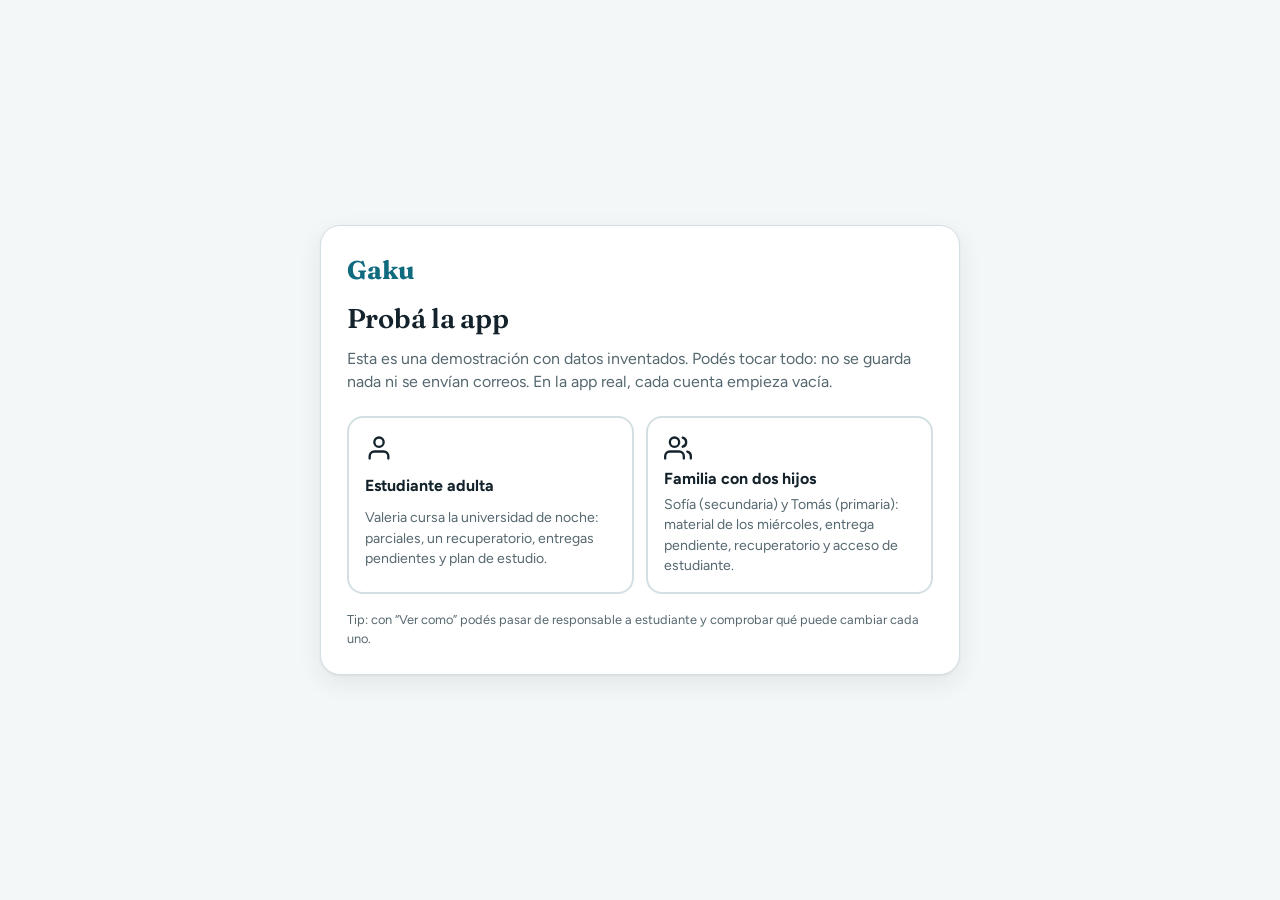
==== demo.html @ 67f635cc "Feat: sube app completa sin credenciales - Toda la app (PHP, JS, CSS, assets) - Backend con Mercado " ====
<!doctype html><html lang="es"><head><meta charset="utf-8"><meta name="viewport" content="width=device-width, initial-scale=1, viewport-fit=cover"><title>Gaku — demo</title><style>@font-face{font-family:Fraunces;font-style:normal;font-weight:100 900;font-display:swap;src:url([data-uri]) format('woff2')}@font-face{font-family:Figtree;font-style:normal;font-weight:300 900;font-display:swap;src:url([data-uri]) format('woff2')}
:root {
  --bg: #f4f7f8; --surface: #fff; --surface2: #eaf0f2; --ink: #14232b; --muted: #55676f; --line: #d3dfe3;
  --accent: #0f6b7d; --accent-ink: #fff; --accent-soft: #d8edf1; --accent2: #3f8f6b;
  --ok: #276f4d; --warn: #8f5500; --bad: #b0372b; --info: #28589f;
  --s0: #0f6b7d; --s1: #3f8f6b; --s2: #b9740f; --s3: #a04a8f; --s4: #4a6fc4; --s5: #c0503f; --s6: #6b8e23; --s7: #7a5c3e;
  --shadow: 0 1px 2px rgba(20, 35, 43, .06), 0 8px 24px rgba(20, 35, 43, .08);
  --r: 14px; --fs: 16px; color-scheme: light;
}
:root[data-pal=plum] { --bg: #faf6f9; --surface2: #f3eaf1; --ink: #2a1830; --muted: #6a5470; --line: #e5d6e2; --accent: #7b3f8f; --accent-soft: #eddcf2; --accent2: #c46f8d; }
:root[data-mode=dark] { --bg: #0e171c; --surface: #15232a; --surface2: #1c2d36; --ink: #e8f1f4; --muted: #9db1ba; --line: #29414c; --accent: #5cc0d2; --accent-ink: #06222a; --accent-soft: #17353d; --accent2: #6cc79a; --ok: #7fd3a8; --warn: #f2b55e; --bad: #ff9486; --info: #92b8f6; --s0: #4fbfd4; --s1: #6cc79a; --s2: #e3a23f; --s3: #d98ac8; --s4: #86a5ee; --s5: #ec8575; --s6: #a7c95a; --s7: #c4a07a; --shadow: 0 1px 2px rgba(0, 0, 0, .3), 0 8px 24px rgba(0, 0, 0, .3); color-scheme: dark; }
:root[data-mode=dark][data-pal=plum] { --bg: #1a1020; --surface: #251831; --surface2: #2f2040; --ink: #f4e9f7; --muted: #bba5c3; --line: #43305a; --accent: #d7a1ee; --accent-ink: #2a1033; --accent-soft: #3a2550; --accent2: #f0a3bd; }
:root[data-ts=s] { --fs: 14.5px; } :root[data-ts=l] { --fs: 18px; } :root[data-ts=xl] { --fs: 20px; }
@media (prefers-reduced-motion: reduce) { *, *::before, *::after { animation-duration: .001ms !important; transition-duration: .001ms !important; scroll-behavior: auto !important; } }

*, *::before, *::after { box-sizing: border-box; }
html { font-size: var(--fs); -webkit-text-size-adjust: 100%; }
body { margin: 0; background: var(--bg); color: var(--ink); font-family: Figtree, system-ui, -apple-system, 'Segoe UI', Roboto, sans-serif; line-height: 1.45; min-height: 100vh; }
body.noscroll { overflow: hidden; }
h1, h2, h3, h4 { font-family: Fraunces, Georgia, serif; font-weight: 600; margin: 0; line-height: 1.2; text-wrap: balance; letter-spacing: -.01em; }
h1 { font-size: 1.7rem; } h2 { font-size: 1.15rem; } h3 { font-size: 1.1rem; } h4 { font-size: .95rem; margin: .8rem 0 .3rem; }
p { margin: 0 0 .6rem; } a { color: var(--accent); }
button, input, select, textarea { font: inherit; color: inherit; }
button { cursor: pointer; }
:focus-visible { outline: 3px solid var(--accent); outline-offset: 2px; border-radius: 6px; }
.muted { color: var(--muted); } .small { font-size: .85rem; } .sp { flex: 1; } .center { justify-content: center; }
.skip { position: absolute; left: -999px; top: 0; background: var(--accent); color: var(--accent-ink); padding: .5rem 1rem; z-index: 100; } .skip:focus { left: 8px; top: 8px; }
code { background: var(--surface2); padding: .1em .4em; border-radius: 6px; }

/* botones */
.btn { display: inline-flex; align-items: center; justify-content: center; gap: .4rem; min-height: 40px; padding: .45rem .9rem; border-radius: 10px; border: 1px solid var(--line); background: var(--surface); text-decoration: none; color: var(--ink); font-weight: 600; font-size: .92rem; transition: background .15s, border-color .15s; }
.btn:hover { border-color: var(--accent); }
.btn.primary { background: var(--accent); color: var(--accent-ink); border-color: var(--accent); }
.btn.primary:hover { filter: brightness(1.08); }
.btn.danger { background: var(--bad); color: #fff; border-color: var(--bad); }
.btn.danger-o { color: var(--bad); border-color: color-mix(in srgb, var(--bad) 50%, var(--line)); }
.btn.ghost { border-color: transparent; background: transparent; color: var(--accent); }
.btn.block { width: 100%; } .btn.sm { min-height: 34px; padding: .25rem .65rem; font-size: .85rem; } .btn.lg { min-height: 52px; padding: .6rem 1.6rem; font-size: 1.05rem; }
.btn[disabled] { opacity: .5; cursor: not-allowed; }
.ib { display: inline-grid; place-items: center; width: 40px; height: 40px; border-radius: 10px; border: 0; background: transparent; color: var(--ink); } .ib:hover { background: var(--surface2); }
.ib.sm { width: 32px; height: 32px; } .ib.xs { width: 22px; height: 22px; border-radius: 6px; } .ib.on { color: var(--accent); background: var(--accent-soft); }
.btnrow { display: flex; gap: .5rem; align-items: center; margin-top: .8rem; flex-wrap: wrap; } .btnrow.wrap { flex-wrap: wrap; }
.chips { display: flex; flex-wrap: wrap; gap: .4rem; }
.chip { display: inline-flex; align-items: center; gap: .3rem; min-height: 34px; padding: .2rem .75rem; border-radius: 999px; border: 1px solid var(--line); background: var(--surface); font-size: .88rem; text-decoration: none; color: var(--ink); }
.chip.on { background: var(--accent-soft); border-color: var(--accent); color: var(--ink); font-weight: 600; }
.pill { display: inline-flex; align-items: center; gap: .25rem; padding: .08rem .55rem; border-radius: 999px; font-size: .76rem; font-weight: 600; background: var(--surface2); color: var(--ink); white-space: nowrap; }
.pill.ok { background: color-mix(in srgb, var(--ok) 15%, var(--surface)); color: var(--ok); } .pill.warn { background: color-mix(in srgb, var(--warn) 16%, var(--surface)); color: var(--warn); }
.pill.bad { background: color-mix(in srgb, var(--bad) 14%, var(--surface)); color: var(--bad); } .pill.info { background: color-mix(in srgb, var(--info) 14%, var(--surface)); color: var(--info); }
.stag { display: inline-flex; align-items: center; gap: .35rem; font-size: .8rem; color: var(--muted); } .stag i { width: 9px; height: 9px; border-radius: 3px; display: inline-block; }
.tag { font-size: .78rem; color: var(--muted); display: inline-flex; align-items: center; gap: .15rem; }
.warnbox { display: flex; gap: .4rem; align-items: flex-start; padding: .6rem .8rem; border-radius: 10px; background: color-mix(in srgb, var(--warn) 13%, var(--surface)); color: var(--ink); border: 1px solid color-mix(in srgb, var(--warn) 40%, var(--line)); font-size: .9rem; margin: .5rem 0; }
.okmsg { color: var(--ok); font-weight: 600; display: flex; gap: .3rem; align-items: center; } .err { color: var(--bad); font-weight: 600; }
.hint { font-size: .8rem; color: var(--muted); margin: .25rem 0 0; }

/* layout */
.app { min-height: 100vh; display: grid; grid-template-columns: 1fr; }
.col { min-width: 0; display: flex; flex-direction: column; }
.rail { display: none; }
.top { position: sticky; top: 0; z-index: 20; display: flex; align-items: center; gap: .4rem; padding: .5rem max(14px, env(safe-area-inset-right)) .5rem max(14px, env(safe-area-inset-left)); background: color-mix(in srgb, var(--bg) 92%, transparent); backdrop-filter: blur(8px); border-bottom: 1px solid var(--line); }
.brand { display: flex; align-items: center; gap: .55rem; font-family: Fraunces, serif; font-weight: 700; font-size: 1.05rem; }
.logo { display: none; }
.who { min-width: 0; } .whoname { font-weight: 600; color: var(--muted); }
.stu { display: flex; gap: .3rem; overflow-x: auto; } .stub { display: inline-flex; align-items: center; gap: .4rem; border: 1px solid var(--line); background: var(--surface); border-radius: 999px; padding: .15rem .7rem .15rem .2rem; min-height: 36px; } .stub.on { background: var(--accent-soft); border-color: var(--accent); font-weight: 700; }
.ini { display: inline-grid; place-items: center; width: 28px; height: 28px; border-radius: 50%; background: var(--accent); color: var(--accent-ink); font-size: .72rem; font-weight: 700; }
.avatar { width: 38px; height: 38px; border-radius: 50%; border: 0; background: var(--accent-soft); color: var(--accent); font-weight: 700; }
.savest { font-size: .78rem; color: var(--muted); white-space: nowrap; } .savest.ok::before { content: '✓ '; } .savest.bad { color: var(--bad); font-weight: 700; }
.view { flex: 1; padding: 1rem max(16px, env(safe-area-inset-right)) 120px max(16px, env(safe-area-inset-left)); width: 100%; max-width: 1180px; margin: 0 auto; outline: none; }
.bottom { position: fixed; left: 0; right: 0; bottom: 0; z-index: 30; display: grid; grid-template-columns: repeat(5, 1fr); background: var(--surface); border-top: 1px solid var(--line); padding-bottom: env(safe-area-inset-bottom, 0); }
.nl { display: flex; flex-direction: column; align-items: center; gap: 2px; padding: .5rem .2rem; text-decoration: none; color: var(--muted); font-size: .72rem; font-weight: 600; min-height: 56px; justify-content: center; }
.nl.on { color: var(--accent); } .nl.on svg { stroke-width: 2.6; }
.fab { position: fixed; right: max(16px, env(safe-area-inset-right)); bottom: calc(72px + env(safe-area-inset-bottom, 0)); z-index: 31; width: 56px; height: 56px; border-radius: 18px; border: 0; background: var(--accent); color: var(--accent-ink); box-shadow: var(--shadow); display: grid; place-items: center; }
.m-only { display: flex; }
@media (min-width: 760px) {
  .app { grid-template-columns: 220px 1fr; }
  .rail { display: flex; flex-direction: column; gap: 1rem; position: sticky; top: 0; height: 100vh; padding: 1rem .8rem; border-right: 1px solid var(--line); background: var(--surface); overflow-y: auto; }
  .rail nav { display: flex; flex-direction: column; gap: 2px; } .rail hr { border: 0; border-top: 1px solid var(--line); margin: .5rem 0; width: 100%; }
  .rail .nl { flex-direction: row; gap: .7rem; padding: .55rem .7rem; border-radius: 10px; font-size: .92rem; min-height: 42px; justify-content: flex-start; } .rail .nl.on { background: var(--accent-soft); }
  .rail-foot { margin-top: auto; }
  .bottom, .fab, .m-only { display: none; }
  .view { padding-bottom: 60px; }
}
.demo .rail { top: 38px; height: calc(100vh - 38px); }
.demobar { display: flex; align-items: center; gap: .6rem; flex-wrap: wrap; padding: .35rem 1rem; background: var(--warn); color: #fff; font-size: .82rem; position: sticky; top: 0; z-index: 40; grid-column: 1 / -1; }
:root[data-mode=dark] .demobar { color: #1a1200; }
.demobar .btn { min-height: 28px; padding: .1rem .6rem; color: var(--ink); } .demobar select { border-radius: 8px; padding: .1rem .3rem; background: var(--surface); color: var(--ink); border: 1px solid var(--line); }
@media (max-width: 520px) { .dtxt { display: none; } }
.demo .top { top: 38px; } @media (max-width: 520px) { .demo .top { top: 0; } .demobar { position: static; } }

/* páginas */
.page-h { display: flex; align-items: center; justify-content: space-between; gap: .6rem; margin-bottom: .8rem; flex-wrap: wrap; }
.kicker { font-size: .85rem; color: var(--muted); font-weight: 600; margin: 0 0 2px; }
.sec { margin: 1.4rem 0; } .sec-h { display: flex; align-items: center; justify-content: space-between; gap: .5rem; margin-bottom: .4rem; padding-bottom: .35rem; border-bottom: 1px solid var(--line); flex-wrap: wrap; }
.lnk { font-size: .85rem; font-weight: 600; }
.banner { display: flex; align-items: center; gap: .6rem; padding: .7rem .9rem; border-radius: 12px; background: var(--accent-soft); margin: .6rem 0; } .banner.help { background: color-mix(in srgb, var(--warn) 14%, var(--surface)); } .banner .btn { margin-left: auto; }
.empty { display: grid; justify-items: center; gap: .5rem; text-align: center; color: var(--muted); padding: 1.4rem 1rem; } .empty.big { padding: 4rem 1rem; }
.empty svg { opacity: .6; }
.next { display: flex; align-items: center; gap: .9rem; width: 100%; text-align: left; border: 1px solid var(--line); border-left: 6px solid var(--accent); background: var(--surface); padding: .9rem 1rem; border-radius: 14px; margin: .5rem 0 1rem; }
.next.bad { border-left-color: var(--bad); } .next.warn { border-left-color: var(--warn); } .next.ok, .next.calm { border-left-color: var(--ok); }
.ni { display: grid; place-items: center; width: 42px; height: 42px; border-radius: 12px; background: var(--surface2); flex: none; }
.nb { display: grid; gap: 1px; flex: 1; min-width: 0; } .nb small { color: var(--muted); font-weight: 600; font-size: .75rem; text-transform: uppercase; letter-spacing: .05em; } .nb strong { font-family: Fraunces, serif; font-size: 1.15rem; } .nb span { color: var(--muted); font-size: .9rem; }
.grp { margin: .3rem 0 .8rem; } .grp > small { display: block; font-size: .75rem; font-weight: 700; text-transform: uppercase; letter-spacing: .05em; color: var(--muted); margin: .4rem 0 .2rem; } .bad-t { color: var(--bad) !important; }

/* filas */
.row { display: flex; align-items: center; gap: .6rem; width: 100%; padding: .65rem .2rem; border: 0; border-bottom: 1px solid var(--line); background: transparent; text-align: left; text-decoration: none; color: var(--ink); min-height: 52px; }
button.row:hover, a.row:hover, .row:hover { background: color-mix(in srgb, var(--accent) 5%, transparent); }
.row.on { background: var(--accent-soft); }
.row-main { flex: 1; min-width: 0; display: grid; gap: 2px; background: none; border: 0; text-align: left; padding: 0; color: inherit; } button.row-main { cursor: pointer; } .row-main.link .rt { color: var(--accent); }
.rt { font-weight: 600; overflow-wrap: anywhere; } .row.done .rt { text-decoration: line-through; color: var(--muted); } .row.done .rt { text-decoration-thickness: 1px; }
.meta { display: flex; flex-wrap: wrap; align-items: center; gap: .2rem .6rem; font-size: .8rem; color: var(--muted); } .when { display: inline-flex; align-items: center; gap: .2rem; }
.snip { color: var(--muted); font-size: .85rem; overflow: hidden; text-overflow: ellipsis; white-space: nowrap; }
.tick { flex: none; width: 28px; height: 28px; border-radius: 50%; border: 2px solid var(--muted); background: transparent; display: grid; place-items: center; color: var(--accent-ink); } .tick.on { background: var(--ok); border-color: var(--ok); }
.ico { flex: none; width: 34px; height: 34px; border-radius: 10px; background: var(--surface2); display: grid; place-items: center; } .ico.ex { background: color-mix(in srgb, var(--warn) 18%, var(--surface)); color: var(--warn); }
.row.cls { padding-left: 0; } .row.cls.past { opacity: .6; } .row.cls.canc .rt { text-decoration: line-through; color: var(--muted); } .row.cls.now { background: color-mix(in srgb, var(--ok) 9%, var(--surface)); border-radius: 12px; }
.ctime { width: 4.3rem; flex: none; display: grid; text-align: right; line-height: 1.15; } .ctime b { font-variant-numeric: tabular-nums; } .ctime small { color: var(--muted); }
.cbar { width: 5px; align-self: stretch; border-radius: 4px; background: var(--c, var(--accent)); flex: none; min-height: 28px; } .cbar.big { height: 40px; width: 6px; }
.timeline { display: grid; } .allday { margin-bottom: .6rem; padding-bottom: .4rem; border-bottom: 1px dashed var(--line); } .allday > small { font-size: .75rem; font-weight: 700; text-transform: uppercase; color: var(--muted); letter-spacing: .05em; }
.nowline { display: flex; align-items: center; gap: .5rem; color: var(--bad); font-size: .78rem; font-weight: 700; margin: 2px 0; } .nowline::after { content: ''; flex: 1; height: 2px; background: var(--bad); border-radius: 2px; }
.chipline { display: flex; flex-wrap: wrap; gap: .3rem .9rem; }
.qn input, .filters input, .searchbar input { width: 100%; min-height: 44px; padding: .5rem .8rem; border-radius: 12px; border: 1px solid var(--line); background: var(--surface); }
.searchbar { display: flex; align-items: center; gap: .5rem; padding: 0 .8rem; border: 1px solid var(--line); border-radius: 12px; background: var(--surface); margin-bottom: 1rem; } .searchbar input { border: 0; background: transparent; }
.stack { display: grid; gap: .6rem; } .stack.sm { gap: .2rem; }

/* agenda */
.seg { display: inline-flex; border: 1px solid var(--line); border-radius: 10px; overflow: hidden; background: var(--surface); } .seg button { border: 0; background: transparent; padding: .4rem .8rem; min-height: 38px; font-weight: 600; font-size: .88rem; } .seg button.on { background: var(--accent); color: var(--accent-ink); }
.ag-nav { display: flex; align-items: center; gap: .3rem; margin-bottom: .8rem; } .ag-title { flex: 1; text-align: center; font-family: Fraunces, serif; font-size: 1.1rem; }
.weekgrid { display: grid; grid-template-columns: 1fr; gap: .8rem; } .daybox { border: 1px solid var(--line); border-radius: 14px; padding: .5rem .7rem .7rem; background: var(--surface); min-width: 0; } .daybox.today { border-color: var(--accent); box-shadow: 0 0 0 1px var(--accent); }
.dayh { display: flex; align-items: center; gap: .5rem; background: none; border: 0; padding: .2rem 0 .4rem; font-weight: 700; width: 100%; text-align: left; } .dayh span { font-family: Fraunces, serif; font-size: 1.2rem; }
.daybox .row { padding: .4rem 0; min-height: 44px; }
@media (min-width: 1000px) { .weekgrid { grid-template-columns: repeat(7, minmax(0, 1fr)); gap: .5rem; } .weekgrid .daybox { padding: .4rem; } .weekgrid .ctime { width: 2.6rem; font-size: .78rem; } .weekgrid .ctime small { display: none; } .weekgrid .meta .pill { display: none; } .weekgrid .tick { width: 22px; height: 22px; } .weekgrid .btn.sm, .weekgrid .row .btn { display: none; } .weekgrid .row { flex-wrap: wrap; } }
.mgrid { display: grid; grid-template-columns: repeat(7, 1fr); gap: 3px; } .mh { text-align: center; font-size: .75rem; font-weight: 700; color: var(--muted); padding: .2rem 0; }
.mc { aspect-ratio: 1 / .85; min-height: 46px; display: flex; flex-direction: column; align-items: center; justify-content: flex-start; gap: 3px; padding: 4px 2px; border-radius: 10px; border: 1px solid var(--line); background: var(--surface); } .mc.out { opacity: .45; } .mc.today { border-color: var(--accent); font-weight: 800; } .mc.sel { background: var(--accent-soft); box-shadow: 0 0 0 2px var(--accent); } .mc.off { background: repeating-linear-gradient(45deg, var(--surface), var(--surface) 6px, var(--surface2) 6px, var(--surface2) 12px); }
.dots { display: flex; gap: 3px; } .dots i, .legend i { min-width: 8px; height: 8px; border-radius: 50%; display: inline-grid; place-items: center; font-size: .55rem; font-style: normal; color: #fff; } .dots .t, .legend .t { background: var(--info); min-width: 12px; height: 12px; border-radius: 4px; } .dots .c, .legend .c { background: var(--accent); } .dots .e, .legend .e { background: var(--warn); min-width: 12px; height: 12px; border-radius: 4px; font-weight: 800; }
.legend { color: var(--muted); font-size: .78rem; display: flex; gap: .4rem; align-items: center; flex-wrap: wrap; margin-top: .5rem; }
.split { display: grid; gap: 1rem; } @media (min-width: 900px) { .split { grid-template-columns: minmax(320px, 1fr) minmax(300px, 1fr); align-items: start; } }

/* master / detalle */
.md { display: grid; gap: 1.2rem; } .md .detail { min-width: 0; } .md .master { min-width: 0; }
.has-detail .md .master { display: none; } .md .detail:empty { display: none; }
.v-materias:not(.has-detail) .md .detail, .v-apuntes:not(.has-detail) .md .detail { display: none; }
@media (min-width: 900px) { .md { grid-template-columns: 330px 1fr; align-items: start; } .has-detail .md .master, .v-materias:not(.has-detail) .md .detail, .v-apuntes:not(.has-detail) .md .detail { display: block; } .md .master { position: sticky; top: 70px; max-height: calc(100vh - 90px); overflow-y: auto; padding-right: .3rem; } .back { display: none !important; } }
.scard { display: flex; align-items: center; gap: .7rem; padding: .7rem .8rem; border: 1px solid var(--line); border-radius: 14px; margin-bottom: .5rem; text-decoration: none; color: var(--ink); background: var(--surface); } .scard.on { border-color: var(--accent); background: var(--accent-soft); }
.sc-b { display: grid; flex: 1; min-width: 0; } .sc-b small { color: var(--muted); }
.sd-h { display: flex; align-items: center; gap: .5rem; margin-bottom: .6rem; flex-wrap: wrap; }
.tabs { display: flex; gap: .2rem; overflow-x: auto; border-bottom: 1px solid var(--line); margin-bottom: 1rem; } .tabs a { padding: .55rem .8rem; text-decoration: none; color: var(--muted); font-weight: 600; border-bottom: 3px solid transparent; white-space: nowrap; } .tabs a.on { color: var(--accent); border-bottom-color: var(--accent); }
.facts { display: grid; grid-template-columns: repeat(auto-fit, minmax(160px, 1fr)); gap: .6rem; margin-bottom: 1rem; } .fact { padding: .6rem .8rem; border-radius: 12px; background: var(--surface); border: 1px solid var(--line); display: grid; } .fact small { color: var(--muted); font-size: .75rem; text-transform: uppercase; letter-spacing: .05em; font-weight: 700; } .fact strong { font-size: 1rem; }
.avg { display: flex; align-items: center; gap: .8rem; } .avg-n { font-family: Fraunces, serif; font-size: 2.4rem; font-weight: 700; }
.gbar { position: relative; height: 10px; border-radius: 6px; background: var(--surface2); margin: .5rem 0; } .gbar i { position: absolute; inset: 0 auto 0 0; border-radius: 6px; background: var(--ok); } .gbar i.bad { background: var(--bad); } .gbar b { position: absolute; top: -4px; bottom: -4px; width: 2px; background: var(--ink); }
.glist { list-style: none; padding: 0; margin: .4rem 0; } .glist li { display: flex; justify-content: space-between; gap: .8rem; padding: .35rem 0; border-bottom: 1px dashed var(--line); font-size: .9rem; } .glist small { color: var(--muted); }
.filters { display: grid; gap: .5rem; margin-bottom: .8rem; } .filters select { min-height: 42px; border-radius: 10px; border: 1px solid var(--line); background: var(--surface); padding: 0 .6rem; }

/* editor de apuntes */
.ne { display: grid; gap: .7rem; }
.title-in { flex: 1; min-width: 160px; font-family: Fraunces, serif; font-size: 1.4rem; font-weight: 600; border: 0; background: transparent; border-bottom: 2px solid transparent; padding: .2rem 0; } .title-in:focus { outline: 0; border-bottom-color: var(--accent); }
.privnote { font-size: .8rem; color: var(--muted); display: flex; align-items: center; gap: .3rem; margin: 0; }
.nmeta { display: grid; grid-template-columns: repeat(auto-fit, minmax(150px, 1fr)); gap: .5rem; } .nmeta label { font-size: .75rem; font-weight: 700; color: var(--muted); display: grid; gap: 2px; text-transform: uppercase; letter-spacing: .04em; } .nmeta select, .nmeta input { min-height: 38px; border: 1px solid var(--line); border-radius: 8px; background: var(--surface); padding: 0 .5rem; font-weight: 400; text-transform: none; letter-spacing: 0; }
.toolbar { display: flex; gap: .2rem; flex-wrap: wrap; padding: .3rem; border: 1px solid var(--line); border-radius: 10px; background: var(--surface); } .tbtn { min-width: 36px; height: 36px; border-radius: 8px; border: 0; background: transparent; font-weight: 700; } .tbtn:hover { background: var(--surface2); }
.editor { min-height: 280px; padding: 1rem; border: 1px solid var(--line); border-radius: 12px; background: var(--surface); line-height: 1.6; outline: none; } .editor:focus { border-color: var(--accent); box-shadow: 0 0 0 2px var(--accent-soft); } .editor h3 { margin: .6rem 0 .2rem; } .editor ul, .editor ol { padding-left: 1.4rem; margin: .3rem 0; }
.ck { position: relative; padding: .15rem 0 .15rem 2rem; min-height: 1.6rem; } .ck::before { content: ''; position: absolute; left: 0; top: .3rem; width: 1.15rem; height: 1.15rem; border: 2px solid var(--muted); border-radius: 5px; cursor: pointer; } .ck.done { color: var(--muted); text-decoration: line-through; } .ck.done::before { background: var(--ok); border-color: var(--ok); } .ck.done::after { content: '✓'; position: absolute; left: .18rem; top: .1rem; color: #fff; font-size: .85rem; font-weight: 800; }
.nacts { display: flex; gap: .4rem; flex-wrap: wrap; align-items: center; } .nacts small { font-weight: 700; color: var(--muted); }
.made { display: flex; gap: .4rem; flex-wrap: wrap; align-items: center; } .made small { font-weight: 700; color: var(--muted); }
.nfoot { display: grid; gap: .5rem; } .tags { display: flex; gap: .4rem; flex-wrap: wrap; align-items: center; } .tags input { border: 1px dashed var(--line); border-radius: 8px; padding: .2rem .5rem; background: transparent; width: 9rem; } .nl2 { display: flex; gap: .5rem; flex-wrap: wrap; align-items: center; } .nlinks { display: flex; gap: .4rem; flex-wrap: wrap; }

/* formularios */
.form { display: flex; flex-wrap: wrap; gap: .8rem; } .field { flex: 1 1 100%; min-width: 0; display: grid; gap: .25rem; align-content: start; } .field.half { flex: 1 1 calc(50% - .4rem); min-width: 140px; }
.field > label { font-weight: 600; font-size: .85rem; } .req { color: var(--bad); }
input[type=text], input[type=email], input[type=password], input[type=url], input[type=number], input[type=date], input[type=time], input[type=search], select, textarea { width: 100%; min-height: 42px; padding: .45rem .65rem; border: 1px solid var(--line); border-radius: 10px; background: var(--surface); } textarea { resize: vertical; min-height: 80px; }
input:focus, select:focus, textarea:focus { border-color: var(--accent); }
.dt { display: grid; grid-template-columns: 1.4fr 1fr; gap: .5rem; } .chk { display: flex; gap: .6rem; align-items: center; min-height: 40px; } .chk input { width: 20px; height: 20px; accent-color: var(--accent); } .chk.big { font-weight: 600; margin: .4rem 0; }
.le { display: grid; gap: .4rem; } .le-row { display: flex; gap: .4rem; align-items: center; } .le-row input[type=text], .le-row input[type=url] { flex: 1; min-width: 0; } .le-row input[type=checkbox] { width: 20px; height: 20px; accent-color: var(--accent); } .le-row select { width: auto; min-height: 36px; }
.swatches { display: flex; gap: .5rem; flex-wrap: wrap; } .sw { width: 36px; height: 36px; border-radius: 50%; border: 3px solid transparent; display: grid; place-items: center; color: #fff; } .sw.on { border-color: var(--ink); }
.inline { display: flex; gap: .5rem; }
.cfg { display: grid; gap: .8rem; } .row-inputs { display: grid; grid-template-columns: repeat(auto-fit, minmax(110px, 1fr)); gap: .6rem; } .lbl { display: grid; gap: 2px; font-size: .8rem; font-weight: 600; }

/* hoja / diálogo */
.overlay { position: fixed; inset: 0; z-index: 60; background: rgba(8, 16, 20, .55); display: flex; align-items: flex-end; justify-content: center; }
.sheet { width: 100%; max-width: 560px; max-height: 92vh; display: flex; flex-direction: column; background: var(--surface); border-radius: 20px 20px 0 0; box-shadow: var(--shadow); animation: up .2s ease-out; padding-bottom: env(safe-area-inset-bottom, 0); } .sheet.wide { max-width: 720px; }
@keyframes up { from { transform: translateY(24px); opacity: 0; } to { transform: none; opacity: 1; } }
.sheet-head { display: flex; align-items: center; justify-content: space-between; padding: .8rem 1rem .4rem 1.2rem; } .sheet-body { overflow-y: auto; padding: .4rem 1.2rem 1.2rem; display: grid; gap: .8rem; align-content: start; }
@media (min-width: 760px) { .overlay { align-items: center; } .sheet { border-radius: 20px; } }
.cf-msg { font-weight: 600; font-size: 1.05rem; }
.qa { display: grid; grid-template-columns: repeat(auto-fit, minmax(130px, 1fr)); gap: .6rem; } .qa-b { display: grid; justify-items: center; gap: .4rem; padding: 1rem .5rem; border: 1px solid var(--line); border-radius: 14px; background: var(--surface); font-weight: 600; } .qa-b:hover { border-color: var(--accent); background: var(--accent-soft); }
#toasts { position: fixed; z-index: 90; left: 50%; transform: translateX(-50%); bottom: calc(80px + env(safe-area-inset-bottom, 0)); display: grid; gap: .4rem; width: min(92vw, 420px); }
.toast { background: var(--ink); color: var(--bg); padding: .7rem 1rem; border-radius: 12px; font-weight: 600; box-shadow: var(--shadow); animation: up .2s; } .toast.bad { background: var(--bad); color: #fff; } .toast.out { opacity: 0; transition: opacity .4s; }
@media (min-width: 760px) { #toasts { bottom: 24px; } }

/* acceso y onboarding */
.auth { min-height: 100vh; display: grid; place-items: center; padding: 1.2rem; } .auth-card { width: 100%; max-width: 420px; background: var(--surface); border: 1px solid var(--line); border-radius: 20px; padding: 1.6rem; box-shadow: var(--shadow); display: grid; gap: .8rem; } .auth-card.wide { max-width: 640px; }
.brand-lg { display: flex; align-items: center; gap: .6rem; font-family: Fraunces, serif; font-weight: 700; font-size: 1.15rem; }
.links { display: flex; justify-content: space-between; gap: 1rem; flex-wrap: wrap; font-size: .9rem; margin: 0; }
.onb { min-height: 100vh; padding: 1rem; display: grid; place-items: start center; } .onb-card { width: 100%; max-width: 720px; background: var(--surface); border: 1px solid var(--line); border-radius: 20px; padding: 1.4rem; display: grid; gap: 1rem; box-shadow: var(--shadow); margin-top: 1rem; }
.onb-top { display: flex; justify-content: space-between; align-items: center; flex-wrap: wrap; gap: .4rem; } .onb-top p { margin: 0; }
.prog { display: grid; grid-template-columns: repeat(5, 1fr); gap: 6px; } .prog i { height: 6px; border-radius: 4px; background: var(--surface2); } .prog i.on { background: var(--accent); }
.onb-body { display: grid; gap: .9rem; }
.choice { display: grid; grid-template-columns: repeat(auto-fit, minmax(220px, 1fr)); gap: .8rem; } .ch { display: grid; gap: .3rem; justify-items: start; text-align: left; padding: 1rem; border-radius: 16px; border: 2px solid var(--line); background: var(--surface); } .ch span { color: var(--muted); font-size: .88rem; } .ch.on, .ch:hover { border-color: var(--accent); background: var(--accent-soft); }
.swatchrow { display: flex; gap: 4px; } .swatchrow i { width: 26px; height: 26px; border-radius: 8px; display: block; }
.pal-ocean .swatchrow i:nth-child(1) { background: #0f6b7d; } .pal-ocean .swatchrow i:nth-child(2) { background: #2a4f6e; } .pal-ocean .swatchrow i:nth-child(3) { background: #9fd1b5; }
.pal-plum .swatchrow i:nth-child(1) { background: #7b3f8f; } .pal-plum .swatchrow i:nth-child(2) { background: #b9a4e0; } .pal-plum .swatchrow i:nth-child(3) { background: #d98aa5; }
.card { border: 1px solid var(--line); border-radius: 14px; padding: .9rem; background: var(--surface); } .card.row { display: flex; justify-content: space-between; align-items: center; } .card-h { display: flex; justify-content: space-between; align-items: center; margin-bottom: .6rem; }
.menu { display: grid; gap: .5rem; } .mrow { display: flex; align-items: center; gap: .8rem; padding: .8rem; border: 1px solid var(--line); border-radius: 14px; text-decoration: none; color: var(--ink); background: var(--surface); } .mrow span:nth-child(2) { display: grid; flex: 1; } .mrow small { color: var(--muted); }
.bigcode { font-family: ui-monospace, monospace; font-size: 1.8rem; letter-spacing: .15em; text-align: center; font-weight: 700; margin: .5rem 0; }
.mailstat { margin-top: .8rem; } details summary { cursor: pointer; font-weight: 600; margin: .4rem 0; }

/* estudio */
.ex-prog { display: grid; gap: .3rem; padding: .6rem 0; border-bottom: 1px solid var(--line); } .pbar { height: 8px; background: var(--surface2); border-radius: 6px; overflow: hidden; } .pbar i { display: block; height: 100%; background: var(--accent); border-radius: 6px; transition: width .3s; }
.srow { display: flex; align-items: center; } .srow .row { flex: 1; }
.tips { margin: 0; padding-left: 1.2rem; display: grid; gap: .3rem; }
.big-clock { font-family: Fraunces, serif; font-size: 4.5rem; text-align: center; font-variant-numeric: tabular-nums; font-weight: 600; margin: .4rem 0; }
.quiz { display: grid; gap: .8rem; } .qtext { font-family: Fraunces, serif; font-size: 1.3rem; margin: 0; } .qans { padding: .8rem; background: var(--accent-soft); border-radius: 12px; }
.sheet .grp { margin: 0; }
@media print { .rail, .bottom, .fab, .top, .demobar { display: none !important; } }

.demobar label { display: inline-flex; align-items: center; gap: .4rem; margin: 0; }
@media (max-width: 520px) { .demobar { padding: .3rem .7rem; gap: .4rem; } .demobar label { font-size: 0; } .demobar label select { font-size: .8rem; max-width: 150px; } .top .brand span:last-child { display: none; } .stub .nm { max-width: 6.5rem; overflow: hidden; text-overflow: ellipsis; white-space: nowrap; } .stub:not(.on) .nm { display: none; } .stub:not(.on) { padding-right: .2rem; } }
.ne .sd-h .sp { display: none; } .title-in { flex: 3 1 240px; min-width: 0; width: auto; } .ne .sd-h { gap: .3rem; }
.ne .sd-h .savest { margin-left: auto; }
.banner svg, .next svg, .warnbox svg { flex: none; }


/* ===== marca: solo el nombre ===== */
.brand, .brand-lg { font-family: Fraunces, serif; font-weight: 700; letter-spacing: .01em; }
.brand-lg { font-size: 1.6rem; color: var(--accent); }
.brand { font-size: 1.25rem; color: var(--accent); }
.gk-banner { display: flex; align-items: center; gap: .6rem; flex-wrap: wrap; padding: .55rem .9rem; margin: 0 0 .9rem; border-radius: 12px; background: var(--accent-soft); border: 1px solid color-mix(in srgb, var(--accent) 35%, var(--line)); font-size: .92rem; }
.gk-banner.bad { background: color-mix(in srgb, var(--bad) 12%, var(--surface)); border-color: color-mix(in srgb, var(--bad) 45%, var(--line)); }
.gk-banner .sp { flex: 1; }
.lockcard .k { font: 700 1.1rem ui-monospace, Menlo, Consolas, monospace; letter-spacing: .05em; }
.lockcard .fine { font-size: .82rem; color: var(--muted); }
.embed .demobar { display: none; } .embed .demo .top { top: 0; }
</style></head><body><div id="root"></div><script>window.MRE_DEMO=true;
'use strict';
/* ===== Núcleo: utilidades, DOM, iconos, fechas, estado, API ===== */
const BRAND = window.MRE_BRAND || (() => { try { return JSON.parse(document.querySelector('meta[name=mre-brand]').content); } catch (e) { return { name: 'Gaku', short: 'Gaku' }; } })();
const DEMO = !!window.MRE_DEMO;
const LOCAL = !!window.GAKU_LOCAL;   // versión de un solo archivo (pago único)
const NOSRV = DEMO || LOCAL;        // sin servidor propio: sin correo, sin adjuntos, sin cuentas
const $ = (s, r = document) => r.querySelector(s);
/* append tolerante: aplana listas e ignora null/false */
(() => { const o = Element.prototype.append; Element.prototype.append = function (...a) { return o.apply(this, a.flat(Infinity).filter((x) => x != null && x !== false)); }; })();

function h(tag, a, ...kids) {
  const el = document.createElement(tag);
  if (a) for (const k in a) {
    const v = a[k];
    if (v == null || v === false) continue;
    if (k === 'class') el.className = v;
    else if (k.startsWith('on')) el.addEventListener(k.slice(2), v);
    else if (k === 'html') el.innerHTML = v;
    else if (k === 'value' || k === 'checked' || k === 'disabled' || k === 'selected') el[k] = v;
    else if (k === 'style' && typeof v === 'object') { for (const sk in v) sk.startsWith('--') ? el.style.setProperty(sk, v[sk]) : (el.style[sk] = v[sk]); }
    else if (v === true) el.setAttribute(k, '');
    else el.setAttribute(k, v);
  }
  add(el, kids);
  return el;
}
function add(el, kids) { for (const c of kids.flat(Infinity)) { if (c == null || c === false) continue; el.append(c.nodeType ? c : document.createTextNode(String(c))); } return el; }
const clear = (el) => { while (el.firstChild) el.removeChild(el.firstChild); return el; };
const esc = (s) => String(s ?? '').replace(/[&<>"']/g, (c) => ({ '&': '&amp;', '<': '&lt;', '>': '&gt;', '"': '&quot;', "'": '&#39;' }[c]));
const uid = () => { const a = 'abcdefghijklmnopqrstuvwxyz0123456789'; let s = ''; const r = crypto.getRandomValues(new Uint8Array(12)); for (const b of r) s += a[b % 36]; return s; };
const debounce = (fn, ms) => { let t; const f = (...a) => { clearTimeout(t); t = setTimeout(() => fn(...a), ms); }; f.flush = (...a) => { clearTimeout(t); fn(...a); }; f.cancel = () => clearTimeout(t); return f; };
const by = (f, dir = 1) => (a, b) => { const x = f(a), y = f(b); return x < y ? -dir : x > y ? dir : 0; };
const plural = (n, a, b) => n === 1 ? `${n} ${a}` : `${n} ${b}`;
const norm = (s) => String(s ?? '').normalize('NFD').replace(/[̀-ͯ]/g, '').toLowerCase();

/* ---------- iconos ---------- */
const IC = {
  home: 'M3 9l9-7 9 7v11a2 2 0 0 1-2 2H5a2 2 0 0 1-2-2z M9 22V12h6v10',
  calendar: 'M5 4h14a2 2 0 0 1 2 2v14a2 2 0 0 1-2 2H5a2 2 0 0 1-2-2V6a2 2 0 0 1 2-2z M16 2v4 M8 2v4 M3 10h18',
  book: 'M4 19.5A2.5 2.5 0 0 1 6.5 17H20 M6.5 2H20v20H6.5A2.5 2.5 0 0 1 4 19.5v-15A2.5 2.5 0 0 1 6.5 2z',
  note: 'M14 2H6a2 2 0 0 0-2 2v16a2 2 0 0 0 2 2h12a2 2 0 0 0 2-2V8z M14 2v6h6 M16 13H8 M16 17H8 M10 9H8',
  more: 'M3 6h18 M3 12h18 M3 18h18',
  plus: 'M12 5v14 M5 12h14',
  search: 'M11 19a8 8 0 1 0 0-16 8 8 0 0 0 0 16z M21 21l-4.35-4.35',
  check: 'M20 6L9 17l-5-5',
  x: 'M18 6L6 18 M6 6l12 12',
  clock: 'M12 22a10 10 0 1 0 0-20 10 10 0 0 0 0 20z M12 6v6l4 2',
  bag: 'M4 7h16a2 2 0 0 1 2 2v10a2 2 0 0 1-2 2H4a2 2 0 0 1-2-2V9a2 2 0 0 1 2-2z M16 21V5a2 2 0 0 0-2-2h-4a2 2 0 0 0-2 2v16',
  user: 'M20 21v-2a4 4 0 0 0-4-4H8a4 4 0 0 0-4 4v2 M12 11a4 4 0 1 0 0-8 4 4 0 0 0 0 8z',
  users: 'M17 21v-2a4 4 0 0 0-4-4H5a4 4 0 0 0-4 4v2 M9 11a4 4 0 1 0 0-8 4 4 0 0 0 0 8z M23 21v-2a4 4 0 0 0-3-3.87 M16 3.13a4 4 0 0 1 0 7.75',
  bell: 'M18 8A6 6 0 0 0 6 8c0 7-3 9-3 9h18s-3-2-3-9 M13.73 21a2 2 0 0 1-3.46 0',
  trash: 'M3 6h18 M19 6l-1 14a2 2 0 0 1-2 2H8a2 2 0 0 1-2-2L5 6 M10 11v6 M14 11v6 M9 6V4a1 1 0 0 1 1-1h4a1 1 0 0 1 1 1v2',
  edit: 'M12 20h9 M16.5 3.5a2.12 2.12 0 0 1 3 3L7 19l-4 1 1-4z',
  chevL: 'M15 18l-6-6 6-6', chevR: 'M9 18l6-6-6-6', chevD: 'M6 9l6 6 6-6',
  star: 'M12 2l3.09 6.26L22 9.27l-5 4.87 1.18 6.88L12 17.77l-6.18 3.25L7 14.14 2 9.27l6.91-1.01z',
  link: 'M10 13a5 5 0 0 0 7.54.54l3-3a5 5 0 0 0-7.07-7.07l-1.72 1.71 M14 11a5 5 0 0 0-7.54-.54l-3 3a5 5 0 0 0 7.07 7.07l1.71-1.71',
  clip: 'M21.44 11.05l-9.19 9.19a6 6 0 0 1-8.49-8.49l9.19-9.19a4 4 0 0 1 5.66 5.66l-9.2 9.19a2 2 0 0 1-2.83-2.83l8.49-8.48',
  alert: 'M10.29 3.86L1.82 18a2 2 0 0 0 1.71 3h16.94a2 2 0 0 0 1.71-3L13.71 3.86a2 2 0 0 0-3.42 0z M12 9v4 M12 17h.01',
  flag: 'M4 15s1-1 4-1 5 2 8 2 4-1 4-1V3s-1 1-4 1-5-2-8-2-4 1-4 1z M4 22v-7',
  play: 'M5 3l14 9-14 9z', pause: 'M6 4h4v16H6z M14 4h4v16h-4z',
  sun: 'M12 17a5 5 0 1 0 0-10 5 5 0 0 0 0 10z M12 1v2 M12 21v2 M4.22 4.22l1.42 1.42 M18.36 18.36l1.42 1.42 M1 12h2 M21 12h2 M4.22 19.78l1.42-1.42 M18.36 5.64l1.42-1.42',
  moon: 'M21 12.79A9 9 0 1 1 11.21 3 7 7 0 0 0 21 12.79z',
  sliders: 'M4 21v-7 M4 10V3 M12 21v-9 M12 8V3 M20 21v-5 M20 12V3 M1 14h6 M9 8h6 M17 16h6',
  download: 'M21 15v4a2 2 0 0 1-2 2H5a2 2 0 0 1-2-2v-4 M7 10l5 5 5-5 M12 15V3',
  upload: 'M21 15v4a2 2 0 0 1-2 2H5a2 2 0 0 1-2-2v-4 M17 8l-5-5-5 5 M12 3v12',
  help: 'M12 22a10 10 0 1 0 0-20 10 10 0 0 0 0 20z M9.09 9a3 3 0 0 1 5.83 1c0 2-3 3-3 3 M12 17h.01',
  mail: 'M4 4h16a2 2 0 0 1 2 2v12a2 2 0 0 1-2 2H4a2 2 0 0 1-2-2V6a2 2 0 0 1 2-2z M22 6l-10 7L2 6',
  list: 'M8 6h13 M8 12h13 M8 18h13 M3 6h.01 M3 12h.01 M3 18h.01',
  cap: 'M22 10L12 5 2 10l10 5 10-5z M6 12v5c3 3 9 3 12 0v-5',
  target: 'M12 22a10 10 0 1 0 0-20 10 10 0 0 0 0 20z M12 18a6 6 0 1 0 0-12 6 6 0 0 0 0 12z M12 14a2 2 0 1 0 0-4 2 2 0 0 0 0 4z',
  lock: 'M5 11h14a2 2 0 0 1 2 2v7a2 2 0 0 1-2 2H5a2 2 0 0 1-2-2v-7a2 2 0 0 1 2-2z M7 11V7a5 5 0 0 1 10 0v4',
  logout: 'M9 21H5a2 2 0 0 1-2-2V5a2 2 0 0 1 2-2h4 M16 17l5-5-5-5 M21 12H9',
  copy: 'M20 9h-9a2 2 0 0 0-2 2v9a2 2 0 0 0 2 2h9a2 2 0 0 0 2-2v-9a2 2 0 0 0-2-2z M5 15H4a2 2 0 0 1-2-2V4a2 2 0 0 1 2-2h9a2 2 0 0 1 2 2v1',
  repeat: 'M17 1l4 4-4 4 M3 11V9a4 4 0 0 1 4-4h14 M7 23l-4-4 4-4 M21 13v2a4 4 0 0 1-4 4H3',
  bold: 'M6 4h8a4 4 0 0 1 0 8H6z M6 12h9a4 4 0 0 1 0 8H6z',
  italic: 'M19 4h-9 M14 20H5 M15 4L9 20',
  box: 'M5 3h14a2 2 0 0 1 2 2v14a2 2 0 0 1-2 2H5a2 2 0 0 1-2-2V5a2 2 0 0 1 2-2z',
};
/* sin logo: la marca es solo el nombre */
function logoMark() { return null; }
function icon(name, size = 20, cls = '') {
  const s = document.createElementNS('http://www.w3.org/2000/svg', 'svg');
  s.setAttribute('viewBox', '0 0 24 24'); s.setAttribute('width', size); s.setAttribute('height', size);
  s.setAttribute('fill', 'none'); s.setAttribute('stroke', 'currentColor'); s.setAttribute('stroke-width', '2');
  s.setAttribute('stroke-linecap', 'round'); s.setAttribute('stroke-linejoin', 'round'); s.setAttribute('aria-hidden', 'true');
  if (cls) s.setAttribute('class', cls);
  for (const d of (IC[name] || '').split(' M')) { const p = document.createElementNS('http://www.w3.org/2000/svg', 'path'); p.setAttribute('d', (d.startsWith('M') ? '' : 'M') + d); s.append(p); }
  return s;
}

/* ---------- fechas (cadenas locales YYYY-MM-DD / HH:mm) ---------- */
const DOWN = ['domingo', 'lunes', 'martes', 'miércoles', 'jueves', 'viernes', 'sábado'];
const DOWS = ['Dom', 'Lun', 'Mar', 'Mié', 'Jue', 'Vie', 'Sáb'];
const DOWL = ['D', 'L', 'M', 'M', 'J', 'V', 'S'];
const MON = ['enero', 'febrero', 'marzo', 'abril', 'mayo', 'junio', 'julio', 'agosto', 'septiembre', 'octubre', 'noviembre', 'diciembre'];
const p2 = (n) => String(n).padStart(2, '0');
const D = {
  parse: (s) => { const [y, m, d] = s.slice(0, 10).split('-').map(Number); return new Date(y, m - 1, d, 12); },
  str: (d) => `${d.getFullYear()}-${p2(d.getMonth() + 1)}-${p2(d.getDate())}`,
  add: (s, n) => { const d = D.parse(s); d.setDate(d.getDate() + n); return D.str(d); },
  dow: (s) => D.parse(s).getDay(),
  diff: (a, b) => Math.round((D.parse(b) - D.parse(a)) / 864e5),
  weekStart: (s, ws) => D.add(s, -((D.dow(s) - ws + 7) % 7)),
  monthStart: (s) => s.slice(0, 8) + '01',
  addMonths: (s, n) => { const d = D.parse(s); d.setDate(1); d.setMonth(d.getMonth() + n); return D.str(d); },
  daysIn: (s) => { const d = D.parse(s); return new Date(d.getFullYear(), d.getMonth() + 1, 0).getDate(); },
  long: (s) => { const d = D.parse(s); return `${DOWN[d.getDay()]} ${d.getDate()} de ${MON[d.getMonth()]}`; },
  short: (s) => { const d = D.parse(s); return `${DOWS[d.getDay()]} ${d.getDate()}/${d.getMonth() + 1}`; },
  month: (s) => { const d = D.parse(s); return `${MON[d.getMonth()]} ${d.getFullYear()}`; },
  rel: (s, today) => { const n = D.diff(today, s); return n === 0 ? 'hoy' : n === 1 ? 'mañana' : n === -1 ? 'ayer' : n > 1 && n < 7 ? 'el ' + DOWN[D.dow(s)] : D.short(s); },
};
const cap1 = (s) => s.charAt(0).toUpperCase() + s.slice(1);
const mins = (t) => { const [a, b] = String(t || '0:0').split(':').map(Number); return a * 60 + (b || 0); };
const hm = (m) => `${p2(Math.floor(m / 60) % 24)}:${p2(m % 60)}`;
function fmtTime(t) {
  if (!t) return '';
  if (!S.me?.settings?.hour12) return t;
  const [a, b] = t.split(':').map(Number);
  return `${a % 12 || 12}:${p2(b)} ${a < 12 ? 'a. m.' : 'p. m.'}`;
}
function nowIn(tz) {
  try {
    const f = new Intl.DateTimeFormat('en-CA', { timeZone: tz, year: 'numeric', month: '2-digit', day: '2-digit', hour: '2-digit', minute: '2-digit', hourCycle: 'h23' });
    const o = {}; for (const p of f.formatToParts(new Date())) o[p.type] = p.value;
    return { date: `${o.year}-${o.month}-${o.day}`, time: `${o.hour}:${o.minute}` };
  } catch (e) { const d = new Date(); return { date: D.str(d), time: `${p2(d.getHours())}:${p2(d.getMinutes())}` }; }
}
function clock() { const st = curStudent(); return nowIn(S.me?.settings?.tz || st?.tz || Intl.DateTimeFormat().resolvedOptions().timeZone); }
const today = () => clock().date;

/* ---------- estado ---------- */
const S = {
  me: null, member: null, family: null, students: [], recs: new Map(), members: [], invites: [],
  since: 0, csrf: '', meta: null, ver: 0, sid: null, online: true, lastSync: 0,
};
const isGuardian = () => S.member?.role === 'guardian';
const isFamily = () => S.family?.mode === 'family';
const liveStudents = () => S.students.filter((s) => !s.deleted);
const activeStudents = () => liveStudents().filter((s) => !s.settings?.archived);
function curStudent() {
  const l = liveStudents();
  if (S.member?.role === 'student') return l.find((s) => s.id === S.member.student_id) || l[0];
  return l.find((s) => s.id === S.sid) || activeStudents()[0] || l[0];
}
function flat(r) { return { ...r.data, id: r.id, _type: r.type, _sid: r.student_id, _vis: r.visibility, _by: r.created_by, _upd: r.updated_at }; }
const META = ['id', '_type', '_sid', '_vis', '_by', '_upd'];
const stripMeta = (o) => { const x = { ...o }; for (const k of META) delete x[k]; return x; };
let _rc = { ver: -1, sid: null, map: {} };
function R(type, sid) {
  const st = sid === undefined ? curStudent() : { id: sid };
  const key = type + '|' + (st?.id || '');
  if (_rc.ver !== S.ver) _rc = { ver: S.ver, map: {} };
  if (_rc.map[key]) return _rc.map[key];
  const out = [];
  for (const r of S.recs.values()) if (r.type === type && !r.deleted && (r.student_id === null || r.student_id === st?.id)) out.push(flat(r));
  return (_rc.map[key] = out);
}
const get = (id) => { const r = S.recs.get(id); return r && !r.deleted ? flat(r) : null; };
const subjectOf = (id) => id ? get(id) : null;
const teacherOf = (id) => id ? get(id) : null;
const colorOf = (sub) => `var(--s${(sub?.color ?? 0) % 8})`;
const myUid = () => S.me?.id;
const canWrite = (type) => isGuardian() || ['task', 'material', 'note', 'quiz', 'question', 'help', 'bag', 'session', 'plan'].includes(type);
const canEditRec = (o) => isGuardian() || (o._by === myUid() && canWrite(o._type));

/* ---------- eventos de cambio ---------- */
const listeners = new Set();
function bump() { S.ver++; for (const f of listeners) f(); }

/* ---------- API ---------- */
class ApiError extends Error { constructor(m, status, code) { super(m); this.status = status; this.code = code; } }
const Remote = {
  async call(method, path, body, params) {
    const url = 'api.php?r=' + path + (params ? '&' + new URLSearchParams(params) : '');
    const opt = { method, headers: { 'X-CSRF': S.csrf }, credentials: 'same-origin' };
    if (body instanceof FormData) opt.body = body; else if (body !== undefined) { opt.headers['Content-Type'] = 'application/json'; opt.body = JSON.stringify(body); }
    let res;
    try { res = await fetch(url, opt); } catch (e) { S.online = false; throw new ApiError('Sin conexión con el servidor. Reintentamos solos.', 0, 'offline'); }
    S.online = true;
    let j = null; try { j = await res.json(); } catch (e) { }
    if (j && j.csrf) S.csrf = j.csrf;
    if (!res.ok) {
      if (res.status === 402 && j?.access) { S.access = j.access; setTimeout(updateChrome, 0); }
      if (j?.error === 'csrf' && !opt._retry) { await Remote.call('GET', 'meta'); return Remote.call(method, path, body, params); }
      throw new ApiError(j?.message || 'Error del servidor', res.status, j?.error);
    }
    return j;
  },
};
let Backend = Remote;
const api = (m, p, b, q) => Backend.call(m, p, b, q);

/* ---------- aplicar respuesta de sync ---------- */
function applySync(j) {
  if (j.user || j.member !== undefined) {
    if (j.user) S.me = j.user; S.member = j.member; S.family = j.family;
  }
  if (j.csrf) S.csrf = j.csrf;
  if (j.access !== undefined) S.access = j.access;
  if (j.students) S.students = j.students;
  if (j.members) S.members = j.members;
  if (j.invites) S.invites = j.invites;
  if (j.full) S.recs = new Map();
  for (const r of j.records || []) { if (r.deleted) S.recs.delete(r.id); else S.recs.set(r.id, r); }
  if (j.server_time) S.since = Math.max(S.since, ...(j.records || []).map((r) => r.updated_at), 0);
  if (j.full && !(j.records || []).length) S.since = Math.max(S.since, 1);
  S.lastSync = Date.now();
  bump();
}
async function syncNow(full) {
  const j = await api('GET', 'sync', undefined, full || !S.since ? undefined : { since: S.since });
  applySync(j);
  return j;
}

/* ---------- mutaciones optimistas ---------- */
const saving = { n: 0, err: null };
const saveListeners = new Set();
function saveState(delta, err) { saving.n += delta; if (err !== undefined) saving.err = err; for (const f of saveListeners) f(); }
async function mutate(opt, fn, rollback) {
  saveState(1);
  try { const r = await fn(); saveState(-1, null); return r; }
  catch (e) { rollback && rollback(); bump(); saveState(-1, e.message); toast(e.message || 'No se pudo guardar', 'bad'); throw e; }
}
/** Crea o modifica un registro. obj puede traer id (modifica) o no (crea). */
function put(type, obj, opts = {}) {
  const cur = obj.id ? S.recs.get(obj.id) : null;
  const sid = opts.sid !== undefined ? opts.sid : (cur ? cur.student_id : (opts.family ? null : curStudent()?.id ?? null));
  const data = stripMeta(obj);
  if (cur) {
    const old = cur.data; const patch = {};
    for (const k of new Set([...Object.keys(old), ...Object.keys(data)])) if (JSON.stringify(old[k]) !== JSON.stringify(data[k])) patch[k] = data[k] === undefined ? null : data[k];
    if (!Object.keys(patch).length && !opts.vis) return Promise.resolve(obj);
    const prev = cur; const next = { ...cur, data: { ...old, ...data }, updated_at: Date.now() };
    if (opts.vis) next.visibility = opts.vis;
    S.recs.set(cur.id, next); bump();
    return mutate(opts, async () => {
      const r = await api('PATCH', 'records/' + cur.id, { data: patch, ...(opts.vis ? { visibility: opts.vis } : {}) });
      S.recs.set(cur.id, r.record); S.since = Math.max(S.since, r.record.updated_at); bump(); return flat(r.record);
    }, () => S.recs.set(prev.id, prev));
  }
  const id = uid();
  const rec = { id, type, student_id: sid, data, visibility: opts.vis || 'family', created_by: myUid(), updated_by: myUid(), created_at: Date.now(), updated_at: Date.now(), deleted: false };
  S.recs.set(id, rec); bump();
  return mutate(opts, async () => {
    const r = await api('POST', 'records', { id, type, student_id: sid, data, visibility: opts.vis || 'family' });
    S.recs.set(id, r.record); S.since = Math.max(S.since, r.record.updated_at); bump(); return flat(r.record);
  }, () => S.recs.delete(id));
}
function del(id) {
  const prev = S.recs.get(id); if (!prev) return Promise.resolve();
  S.recs.delete(id); bump();
  return mutate({}, async () => { await api('DELETE', 'records/' + id); }, () => S.recs.set(id, prev));
}
async function delMany(ids) { for (const id of ids) await del(id); }

/* ---------- toasts, diálogos, hojas ---------- */
function toast(msg, kind = '') {
  let box = $('#toasts'); if (!box) { box = h('div', { id: 'toasts', role: 'status', 'aria-live': 'polite' }); document.body.append(box); }
  const t = h('div', { class: 'toast ' + kind }, msg); box.append(t);
  setTimeout(() => t.classList.add('out'), 3600); setTimeout(() => t.remove(), 4000);
}
let sheetStack = [];
function sheet(title, build, opts = {}) {
  const prevFocus = document.activeElement;
  const body = h('div', { class: 'sheet-body' });
  const close = () => { ov.remove(); sheetStack = sheetStack.filter((x) => x !== ov); document.body.classList.toggle('noscroll', sheetStack.length > 0); if (opts.onClose) opts.onClose(); if (!sheetStack.length && typeof refresh === 'function') refresh(); prevFocus && prevFocus.focus && prevFocus.focus(); };
  const ov = h('div', { class: 'overlay', onmousedown: (e) => { if (e.target === ov) close(); } },
    h('div', { class: 'sheet' + (opts.wide ? ' wide' : ''), role: 'dialog', 'aria-modal': 'true', 'aria-label': title },
      h('div', { class: 'sheet-head' }, h('h2', null, title), h('button', { class: 'ib', 'aria-label': 'Cerrar', onclick: close }, icon('x'))), body));
  ov.addEventListener('keydown', (e) => {
    if (e.key === 'Escape') { e.stopPropagation(); close(); }
    if (e.key === 'Tab') {
      const f = [...ov.querySelectorAll('button,[href],input,select,textarea,[tabindex]:not([tabindex="-1"]),[contenteditable=true]')].filter((x) => !x.disabled && x.offsetParent !== null);
      if (!f.length) return; const first = f[0], last = f[f.length - 1];
      if (e.shiftKey && document.activeElement === first) { e.preventDefault(); last.focus(); } else if (!e.shiftKey && document.activeElement === last) { e.preventDefault(); first.focus(); }
    }
  });
  document.body.append(ov); sheetStack.push(ov); document.body.classList.add('noscroll');
  add(body, build(close));
  setTimeout(() => { const f = body.querySelector('input:not([type=hidden]),select,textarea,button.primary'); f && f.focus(); }, 30);
  return close;
}
const sheetOpen = () => sheetStack.length > 0;
function confirmDlg(msg, okLabel = 'Confirmar', danger = false, detail = '') {
  return new Promise((res) => {
    let done = false;
    const close = sheet('Confirmar', (cl) => [
      h('p', { class: 'cf-msg' }, msg), detail && h('p', { class: 'muted' }, detail),
      h('div', { class: 'btnrow' }, h('button', { class: 'btn', onclick: () => { done = true; cl(); res(false); } }, 'Cancelar'),
        h('button', { class: 'btn ' + (danger ? 'danger' : 'primary'), onclick: () => { done = true; cl(); res(true); } }, okLabel)),
    ], { onClose: () => { if (!done) res(false); } });
  });
}

/* ---------- formularios dirigidos por esquema ---------- */
/** field: {k,label,type,options,required,hint,placeholder,min,max,rows,show:(v)=>bool} */
function buildForm(fields, value, onChange) {
  const v = { ...value };
  const wrap = h('div', { class: 'form' });
  const els = {};
  const paint = () => {
    clear(wrap);
    for (const f of fields) {
      if (f.show && !f.show(v)) continue;
      const id = 'f_' + f.k;
      let inp;
      const ch = (val) => { v[f.k] = val; onChange && onChange(v, f.k); if (f.reactive) paint(); };
      switch (f.type) {
        case 'textarea': inp = h('textarea', { id, rows: f.rows || 3, placeholder: f.placeholder || '', value: v[f.k] ?? '', oninput: (e) => { v[f.k] = e.target.value; } }); break;
        case 'select': inp = h('select', { id, onchange: (e) => ch(e.target.value) }, (typeof f.options === 'function' ? f.options(v) : f.options).map((o) => { const [val, lab] = Array.isArray(o) ? o : [o, o]; return h('option', { value: val, selected: String(v[f.k] ?? '') === String(val) }, lab); })); break;
        case 'checkbox': inp = h('label', { class: 'chk', for: id }, h('input', { type: 'checkbox', id, checked: !!v[f.k], onchange: (e) => ch(e.target.checked) }), h('span', null, f.text || f.label)); break;
        case 'number': inp = h('input', { id, type: 'number', inputmode: 'decimal', step: f.step || 'any', min: f.min, max: f.max, value: v[f.k] ?? '', placeholder: f.placeholder || '', oninput: (e) => { v[f.k] = e.target.value === '' ? null : Number(e.target.value); } }); break;
        case 'date': inp = h('input', { id, type: 'date', value: v[f.k] ?? '', oninput: (e) => ch(e.target.value) }); break;
        case 'time': inp = h('input', { id, type: 'time', value: v[f.k] ?? '', oninput: (e) => ch(e.target.value) }); break;
        case 'datetime': {
          const [dd, tt] = String(v[f.k] || '').split('T');
          const upd = () => { const d = $('#' + id + '_d', wrap).value, t = $('#' + id + '_t', wrap).value; v[f.k] = d ? (t ? d + 'T' + t : d) : ''; };
          inp = h('div', { class: 'dt' }, h('input', { id: id + '_d', type: 'date', value: dd || '', 'aria-label': f.label + ' (fecha)', oninput: upd }), h('input', { id: id + '_t', type: 'time', value: tt || '', 'aria-label': f.label + ' (hora)', oninput: upd }));
          break;
        }
        case 'chips': inp = h('div', { class: 'chips', role: 'group', 'aria-label': f.label }, f.options.map((o) => { const [val, lab] = Array.isArray(o) ? o : [o, o]; const on = f.multi ? (v[f.k] || []).includes(val) : v[f.k] === val; return h('button', { type: 'button', class: 'chip' + (on ? ' on' : ''), 'aria-pressed': on, onclick: () => { if (f.multi) { const a = new Set(v[f.k] || []); a.has(val) ? a.delete(val) : a.add(val); ch([...a]); } else ch(val); paint(); } }, on && icon('check', 14), lab); })); break;
        case 'color': inp = h('div', { class: 'swatches', role: 'radiogroup', 'aria-label': 'Color' }, [0, 1, 2, 3, 4, 5, 6, 7].map((i) => h('button', { type: 'button', role: 'radio', 'aria-checked': (v[f.k] ?? 0) === i, 'aria-label': 'Color ' + (i + 1), class: 'sw' + ((v[f.k] ?? 0) === i ? ' on' : ''), style: { background: `var(--s${i})` }, onclick: () => { ch(i); paint(); } }, (v[f.k] ?? 0) === i && icon('check', 14)))); break;
        case 'custom': inp = f.render(v, paint); break;
        default: inp = h('input', { id, type: f.type || 'text', value: v[f.k] ?? '', placeholder: f.placeholder || '', autocomplete: f.autocomplete || 'off', maxlength: f.max || 200, oninput: (e) => { v[f.k] = e.target.value; onChange && onChange(v, f.k); } });
      }
      els[f.k] = inp;
      wrap.append(h('div', { class: 'field' + (f.half ? ' half' : '') }, f.type !== 'checkbox' && h('label', { for: id }, f.label, f.required && h('span', { class: 'req', 'aria-hidden': 'true' }, ' *')), inp, f.hint && h('p', { class: 'hint' }, f.hint)));
    }
  };
  paint();
  return {
    el: wrap, v,
    validate() { for (const f of fields) { if (f.show && !f.show(v)) continue; if (f.required && (v[f.k] == null || String(v[f.k]).trim() === '')) { const e = els[f.k]; e && e.focus && e.focus(); toast(`Completá: ${f.label}`, 'bad'); return false; } } return true; },
  };
}
/** Hoja de edición estándar con guardar/eliminar. */
function editSheet(title, fields, value, { onSave, onDelete, extra, saveLabel = 'Guardar', wide } = {}) {
  return sheet(title, (close) => {
    const form = buildForm(fields, value);
    let busy = false;
    return [form.el, extra && extra(form, close), h('div', { class: 'btnrow' },
      onDelete && h('button', { class: 'btn danger-o', onclick: async () => { if (await confirmDlg('¿Eliminar este elemento?', 'Eliminar', true, 'Esta acción no se puede deshacer.')) { close(); onDelete(); } } }, icon('trash', 16), 'Eliminar'),
      h('span', { class: 'sp' }),
      h('button', { class: 'btn', onclick: close }, 'Cancelar'),
      h('button', { class: 'btn primary', onclick: async () => { if (busy || !form.validate()) return; busy = true; try { const r = await onSave(form.v, close); if (r !== false) close(); } catch (e) { busy = false; } } }, saveLabel))];
  }, { wide });
}

/* ---------- componentes chicos ---------- */
const ib = (name, label, fn, cls = '') => h('button', { class: 'ib ' + cls, 'aria-label': label, title: label, onclick: fn }, icon(name));
function empty(msg, label, fn, ic = 'check') { return h('div', { class: 'empty' }, icon(ic, 28), h('p', null, msg), label && h('button', { class: 'btn', onclick: fn }, icon('plus', 16), label)); }
const pill = (txt, cls = '', ic) => h('span', { class: 'pill ' + cls }, ic && icon(ic, 12), txt);
function subjTag(sub) { return sub ? h('span', { class: 'stag' }, h('i', { style: { background: colorOf(sub) } }), sub.name) : null; }
function copyText(txt) { return (navigator.clipboard?.writeText(txt) || Promise.reject()).then(() => toast('Copiado'), () => { prompt1(txt); }); }
function prompt1(txt) { sheet('Copiá este texto', () => [h('textarea', { rows: 3, readonly: true, onfocus: (e) => e.target.select() }, txt)]); }
function download(name, text, mime = 'application/json') {
  const a = h('a', { href: URL.createObjectURL(new Blob([text], { type: mime })), download: name }); document.body.append(a); a.click(); a.remove();
}

'use strict';
/* ===== Lógica: clases (recurrencia, excepciones, solapes), notas, promedios, planificador ===== */
const DONE_TASK = ['terminada', 'entregada', 'revisada'];
const TASK_ST = ['pendiente', 'en proceso', 'terminada', 'entregada', 'revisada'];
const MAT_ST = ['conseguir', 'tenemos', 'mochila', 'llevado'];
const MAT_LABEL = { conseguir: 'Hay que conseguirlo', tenemos: 'Lo tenemos', mochila: 'En la mochila', llevado: 'Llevado' };
const isDoneTask = (t) => DONE_TASK.includes(t.status);
const isReadyMat = (m) => m.status === 'mochila' || m.status === 'llevado';
const PRI = { alta: 0, media: 1, baja: 2 };
const taskDueDate = (t) => (t.due || '').slice(0, 10);
const taskDueTime = (t) => (t.due || '').length > 10 ? t.due.slice(11, 16) : '';

/* ---------- períodos / no-lectivos ---------- */
function offPeriod(date) {
  for (const p of R('period')) if (!p.archived && (p.kind === 'vacaciones' || p.kind === 'feriado') && p.from && date >= p.from && date <= (p.to || p.from)) return p;
  return null;
}
function termOf(date) { return R('period').find((p) => p.kind === 'periodo' && p.from <= date && date <= (p.to || p.from)) || null; }

/* ---------- clases ---------- */
function slotRuns(sl, date) {
  if (D.dow(date) !== Number(sl.dow)) return false;
  if (sl.from && date < sl.from) return false;
  if (sl.to && date > sl.to) return false;
  if (sl.recur === 'biweekly') {
    const a = sl.from || '2000-01-03';
    const w = Math.floor(D.diff(a, date) / 7);
    if (((w % 2) + 2) % 2 !== 0) return false;
  }
  return true;
}
/** Ocurrencias de clase de una fecha (incluye canceladas marcadas). */
function classesOn(date, sid) {
  const sl = R('slot', sid), ex = R('exception', sid);
  const off = offPeriod(date);
  const out = [];
  for (const s of sl) {
    if (!slotRuns(s, date)) continue;
    const o = { slot: s, sub: subjectOf(s.subjectId), start: s.start, end: s.end, room: s.room || '', date, cancelled: false, moved: false, note: '' };
    const e = ex.find((x) => x.slotId === s.id && x.date === date);
    if (e) { if (e.kind === 'cancel') { o.cancelled = true; o.note = e.note || ''; } else { o.moved = true; o.start = e.start || o.start; o.end = e.end || o.end; o.room = e.room ?? o.room; o.note = e.note || ''; } o.exc = e; }
    if (off) o.cancelled = true, o.off = off;
    out.push(o);
  }
  // clases sueltas por excepción 'add'
  for (const e of ex) if (e.kind === 'add' && e.date === date) out.push({ slot: null, sub: subjectOf(e.subjectId), start: e.start, end: e.end, room: e.room || '', date, cancelled: false, moved: false, extra: true, exc: e, note: e.note || '' });
  return out.sort(by((o) => o.start));
}
const classesActive = (date, sid) => classesOn(date, sid).filter((c) => !c.cancelled);
const overlapT = (a1, a2, b1, b2) => mins(a1) < mins(b2) && mins(b1) < mins(a2);
/** Busca choques de horario con otras clases del estudiante (hasta 20 semanas). */
function findOverlaps(draft, ignoreId, sid) {
  const out = [];
  if (!draft.start || !draft.end || draft.dow == null || draft.dow === '') return out;
  if (mins(draft.end) <= mins(draft.start)) return out;
  const from = draft.from || today();
  const limit = draft.to && draft.to < D.add(from, 7 * 20) ? draft.to : D.add(from, 7 * 20);
  let d = from; while (D.dow(d) !== Number(draft.dow)) d = D.add(d, 1);
  const me = { ...draft, id: '__draft', from: draft.from || '2000-01-03' };
  if (draft.recur === 'biweekly' && !draft.from) me.from = d;
  for (; d <= limit; d = D.add(d, 7)) {
    if (!slotRuns(me, d)) continue;
    for (const o of classesOn(d, sid)) {
      if (o.cancelled || (o.slot && o.slot.id === ignoreId)) continue;
      if (overlapT(draft.start, draft.end, o.start, o.end)) { out.push({ date: d, other: o }); break; }
    }
    if (out.length >= 3) break;
  }
  return out;
}
/** Aplica un cambio sobre una ocurrencia: scope = 'this' | 'following' | 'all'. changes=null → eliminar. */
async function applySlotScope(sl, date, scope, changes) {
  const sid = sl._sid;
  const exs = R('exception', sid).filter((x) => x.slotId === sl.id);
  if (scope === 'all') {
    if (changes === null) { await del(sl.id); await delMany(exs.map((x) => x.id)); return; }
    await put('slot', { ...sl, ...changes }, { sid }); return;
  }
  if (scope === 'following') {
    const atStart = !sl.from || date <= sl.from;
    if (atStart) return applySlotScope(sl, date, 'all', changes);
    const oldTo = sl.to || '';
    await put('slot', { ...sl, to: D.add(date, -1) }, { sid });
    if (changes !== null) {
      const ns = { ...stripMeta(sl), ...changes, from: date, to: oldTo };
      delete ns.id;
      const created = await put('slot', ns, { sid });
      for (const x of exs.filter((x) => x.date >= date)) await put('exception', { ...x, slotId: created.id }, { sid });
    } else await delMany(exs.filter((x) => x.date >= date).map((x) => x.id));
    return;
  }
  // solo esta
  const prev = exs.find((x) => x.date === date);
  const e = changes === null ? { slotId: sl.id, date, kind: 'cancel' } : { slotId: sl.id, date, kind: 'move', start: changes.start ?? sl.start, end: changes.end ?? sl.end, room: changes.room ?? sl.room ?? '', note: changes.note || '' };
  await put('exception', prev ? { ...prev, ...e } : e, { sid });
}

/* ---------- agenda: eventos del día ---------- */
function dayItems(date, sid) {
  const items = [];
  for (const c of classesOn(date, sid)) items.push({ kind: 'class', time: c.start, c, date });
  for (const t of R('task', sid)) if (taskDueDate(t) === date) items.push({ kind: 'task', time: taskDueTime(t), t, date });
  for (const e of R('exam', sid)) if (e.date === date) items.push({ kind: 'exam', time: e.time || '', e, date });
  for (const m of R('material', sid)) if (m.needDate === date) items.push({ kind: 'material', time: '', m, date });
  for (const v of R('event', sid)) if (v.date === date) items.push({ kind: 'event', time: v.time || '', v, date });
  for (const s of R('session', sid)) if (s.date === date) items.push({ kind: 'session', time: s.start, s, date });
  return items.sort(by((x) => x.time || '99:99'));
}

/* ---------- materiales ---------- */
/** Materiales recurrentes (ej. "todos los miércoles") se evalúan por fecha. */
function materialsFor(date, sid) {
  const out = [];
  for (const m of R('material', sid)) {
    if (m.recur === 'weekly') { if (Number(m.dow) === D.dow(date)) out.push({ m, date, recurring: true, status: (m.log || []).find((l) => l.date === date)?.s || 'conseguir' }); }
    else if (m.needDate === date) out.push({ m, date, recurring: false, status: m.status });
  }
  return out;
}
async function setMaterialStatus(m, date, s) {
  const log = (m.log || []).filter((l) => l.date !== date);
  if (m.recur === 'weekly') { log.push({ date, s, at: Date.now() }); return put('material', { ...m, log: log.slice(-60) }); }
  return put('material', { ...m, status: s, log: [...(m.log || []).slice(-20), { date, s, at: Date.now() }] });
}

/* ---------- apuntes: saneado de HTML ---------- */
const OK_TAGS = new Set(['B', 'STRONG', 'I', 'EM', 'U', 'UL', 'OL', 'LI', 'H3', 'H4', 'P', 'DIV', 'BR', 'SPAN', 'A', 'MARK']);
const OK_CLASS = new Set(['ck', 'done']);
function sanitize(html) {
  const doc = new DOMParser().parseFromString('<body>' + (html || '') + '</body>', 'text/html');
  const walk = (node) => {
    for (const c of [...node.childNodes]) {
      if (c.nodeType === 3) continue;
      if (c.nodeType !== 1) { c.remove(); continue; }
      if (!OK_TAGS.has(c.tagName)) {
        if (['SCRIPT', 'STYLE', 'IFRAME', 'OBJECT', 'EMBED', 'SVG', 'MATH', 'TEMPLATE'].includes(c.tagName.toUpperCase())) { c.remove(); continue; }
        walk(c); c.replaceWith(...c.childNodes); continue;
      }
      for (const a of [...c.attributes]) {
        if (a.name === 'class') { const k = a.value.split(/\s+/).filter((x) => OK_CLASS.has(x)).join(' '); k ? c.setAttribute('class', k) : c.removeAttribute('class'); }
        else if (a.name === 'href' && c.tagName === 'A' && /^https?:\/\//i.test(a.value)) { c.setAttribute('rel', 'noopener noreferrer'); c.setAttribute('target', '_blank'); }
        else c.removeAttribute(a.name);
      }
      if (c.tagName === 'A' && !c.getAttribute('href')) { walk(c); c.replaceWith(...c.childNodes); continue; }
      walk(c);
    }
  };
  walk(doc.body);
  return doc.body.innerHTML;
}
const htmlText = (html) => { const d = new DOMParser().parseFromString('<body>' + (html || '').replace(/<\/(li|p|div|h[1-6])>|<br\s*\/?>/gi, ' ') + '</body>', 'text/html'); return (d.body.textContent || '').replace(/\s+/g, ' ').trim(); };

/* ---------- notas y promedios ---------- */
const scale = () => ({ min: 0, max: 10, pass: 6, decimals: 1, ...(S.family?.settings?.scale || {}) });
const fmtGrade = (g) => g == null || g === '' ? '—' : Number(g).toLocaleString('es-AR', { minimumFractionDigits: 0, maximumFractionDigits: scale().decimals });
function examGradeEff(e, sub) {
  // Si tiene recuperatorios vinculados con nota, aplica la política de la materia.
  const recs = R('exam').filter((x) => x.kind === 'recup' && x.parentId === e.id && x.grade != null);
  if (e.grade == null && !recs.length) return null;
  const best = recs.length ? recs.sort(by((x) => x.date)).slice(-1)[0] : null;
  if (!best) return { g: e.grade, note: '' };
  if (e.grade == null) return { g: best.grade, note: 'recuperatorio' };
  const pol = sub?.recup || 'replace';
  if (pol === 'avg') return { g: (Number(e.grade) + Number(best.grade)) / 2, note: 'promedio con recuperatorio' };
  if (pol === 'max') return { g: Math.max(e.grade, best.grade), note: 'la mejor de las dos' };
  return { g: best.grade, note: 'reemplazada por recuperatorio' };
}
function subjectAverage(subjectId, termId) {
  const sub = subjectOf(subjectId); const items = [];
  const term = termId ? get(termId) : null;
  const inTerm = (d) => !term || (d && d >= term.from && d <= (term.to || term.from));
  for (const e of R('exam')) {
    if (e.subjectId !== subjectId || e.kind === 'recup' || !inTerm(e.date)) continue;
    const eg = examGradeEff(e, sub); if (!eg) continue;
    items.push({ label: e.title, g: Number(eg.g), w: Number(e.weight || 1), note: eg.note, id: e.id });
  }
  for (const t of R('task')) if (t.subjectId === subjectId && t.grade != null && t.grade !== '' && inTerm(taskDueDate(t))) items.push({ label: t.title, g: Number(t.grade), w: Number(t.weight || 1), note: '', id: t.id });
  if (!items.length) return null;
  const sw = items.reduce((a, b) => a + b.w, 0);
  const avg = items.reduce((a, b) => a + b.g * b.w, 0) / (sw || 1);
  const sc = scale();
  const expl = items.length === 1 ? `Una sola nota: ${fmtGrade(items[0].g)}.` : `Promedio ponderado = (${items.map((i) => `${fmtGrade(i.g)}×${i.w}`).join(' + ')}) ÷ ${sw} = ${fmtGrade(avg)}`;
  return { avg, items, expl, pass: avg >= sc.pass, sc };
}

/* ---------- planificador de estudio (reglas, sin IA externa) ---------- */
const planCfg = () => {
  const p = R('plan')[0];
  return { days: [1, 2, 3, 4, 5], from: '17:00', to: '20:00', sessionMin: 40, breakMin: 10, ...(p || {}), _rec: p || null };
};
function freeBlocks(date, cfg, busy) {
  if (!cfg.days.includes(D.dow(date))) return [];
  if (offPeriod(date)) return [];
  let free = [[mins(cfg.from), mins(cfg.to)]];
  const cut = (a, b) => { const n = []; for (const [x, y] of free) { if (b <= x || a >= y) n.push([x, y]); else { if (a > x) n.push([x, a]); if (b < y) n.push([b, y]); } } free = n; };
  for (const c of classesActive(date)) cut(mins(c.start) - 15, mins(c.end) + 15);
  for (const b of busy) if (b.date === date) cut(mins(b.start), mins(b.end) + cfg.breakMin);
  const out = [];
  for (const [x, y] of free) { let t = x; while (t + cfg.sessionMin <= y) { out.push({ date, start: hm(t), end: hm(t + cfg.sessionMin) }); t += cfg.sessionMin + cfg.breakMin; } }
  return out;
}
/** Genera sesiones para todos los exámenes próximos. No toca sesiones hechas ni manuales. */
function buildPlan(opts = {}) {
  const cfg = planCfg(); const t0 = today();
  const exams = R('exam').filter((e) => e.date >= t0 && !e.skipPlan).sort(by((e) => e.date));
  const keep = R('session').filter((s) => s.done || !s.auto || s.date < t0);
  const busy = keep.map((s) => ({ date: s.date, start: s.start, end: s.end }));
  const out = []; const warns = [];
  for (const e of exams) {
    const last = D.add(e.date, -1); const startFrom = D.diff(t0, last) > 14 ? D.add(last, -13) : t0;
    const topics = (e.topics || []).filter((x) => !x.done);
    const need = [];
    if (!(e.topics || []).length) { need.push({ topic: e.title || 'Estudiar', w: 2 }); need.push({ topic: 'Repaso', w: 1 }); }
    else { for (const tp of topics) for (let i = 0; i < Math.max(1, Math.min(3, Number(tp.diff) || 1)); i++) need.push({ topic: tp.t, w: 1 }); if (topics.length) need.push({ topic: 'Repaso general', w: 1 }, { topic: 'Autoevaluación', w: 1 }); }
    const doneN = keep.filter((s) => s.examId === e.id && s.done).length;
    if (!need.length) continue;
    const slots = [];
    for (let d = startFrom; d <= last; d = D.add(d, 1)) for (const b of freeBlocks(d, cfg, [...busy, ...out])) slots.push(b);
    const cap = slots.length; const n = need.length;
    // distribuir parejo: tomar n slots repartidos; los últimos dos quedan para repaso
    let pick = [];
    if (cap >= n) { for (let i = 0; i < n; i++) pick.push(slots[Math.floor(i * cap / n)]); } else pick = slots.slice();
    if (cap < n) { const miss = (n - cap) * cfg.sessionMin; warns.push({ examId: e.id, title: e.title, missingMin: miss, sessions: n - cap }); }
    // ordenar: temas por dificultad primero
    pick.forEach((s, i) => { const nd = need[i]; if (nd) out.push({ examId: e.id, topic: nd.topic, date: s.date, start: s.start, end: s.end, auto: true, done: false, subjectId: e.subjectId }); });
    if (cap < n) { for (let i = cap; i < n; i++) { /* quedan sin lugar */ } }
    if (doneN) { /* sesiones hechas se mantienen */ }
  }
  return { sessions: out, warns, cfg };
}
async function applyPlan() {
  const { sessions, warns } = buildPlan();
  const t0 = today();
  const old = R('session').filter((s) => s.auto && !s.done && s.date >= t0);
  const missed = R('session').filter((s) => s.auto && !s.done && s.date < t0);
  await delMany([...old, ...missed].map((s) => s.id));
  for (const s of sessions) await put('session', s);
  return { count: sessions.length, warns, missed: missed.length };
}
function examProgress(e) {
  const ss = R('session').filter((s) => s.examId === e.id);
  const done = ss.filter((s) => s.done).length;
  const tp = e.topics || []; const tdone = tp.filter((x) => x.done).length;
  const parts = []; if (ss.length) parts.push(done / ss.length); if (tp.length) parts.push(tdone / tp.length);
  return { sessions: ss.length, done, topics: tp.length, tdone, pct: parts.length ? Math.round(100 * parts.reduce((a, b) => a + b, 0) / parts.length) : 0 };
}

/* ---------- Hoy: próxima acción y alertas ---------- */
function nextAction(sid) {
  const c = clock(); const t0 = c.date;
  const tasks = R('task', sid).filter((t) => !isDoneTask(t) && taskDueDate(t));
  const od = tasks.filter((t) => taskDueDate(t) < t0).sort(by((t) => t.due));
  if (od.length) return { tone: 'bad', ic: 'alert', title: od[0].title, why: `Estaba para ${D.rel(taskDueDate(od[0]), t0)}. Pasó la fecha, conviene resolverla primero.`, rec: od[0] };
  const ex = R('exam', sid).filter((e) => e.date >= t0 && D.diff(t0, e.date) <= 3).sort(by((e) => e.date + (e.time || '')));
  if (ex.length) { const p = examProgress(ex[0]); return { tone: 'warn', ic: 'flag', title: `${ex[0].kind === 'recup' ? 'Recuperatorio' : 'Examen'}: ${ex[0].title}`, why: `${cap1(D.rel(ex[0].date, t0))}${ex[0].time ? ' a las ' + fmtTime(ex[0].time) : ''}. Progreso de estudio: ${p.pct}%.`, rec: ex[0] }; }
  const soon = tasks.filter((t) => D.diff(t0, taskDueDate(t)) <= 1).sort(by((t) => (PRI[t.priority] ?? 1) * 1e6 + (t.due.length)));
  if (soon.length) return { tone: 'warn', ic: 'clock', title: soon[0].title, why: `Para ${D.rel(taskDueDate(soon[0]), t0)}${taskDueTime(soon[0]) ? ' a las ' + fmtTime(taskDueTime(soon[0])) : ''}.`, rec: soon[0] };
  const tm = D.add(t0, 1);
  const mat = materialsFor(tm, sid).filter((x) => !isReadyMat({ status: x.status }));
  if (mat.length) return { tone: 'warn', ic: 'bag', title: `Preparar: ${mat[0].m.name}`, why: `Se necesita mañana y todavía figura como “${MAT_LABEL[mat[0].status].toLowerCase()}”.`, rec: mat[0].m };
  const sess = R('session', sid).filter((s) => s.date === t0 && !s.done).sort(by((s) => s.start));
  if (sess.length) return { tone: 'ok', ic: 'target', title: `Estudiar: ${sess[0].topic}`, why: `Sesión planificada a las ${fmtTime(sess[0].start)}.`, rec: sess[0] };
  return null;
}
function prepTomorrow(sid) {
  const t0 = today(); const tm = D.add(t0, 1);
  return {
    date: tm, off: offPeriod(tm),
    classes: classesActive(tm, sid),
    mats: materialsFor(tm, sid),
    tasks: R('task', sid).filter((t) => !isDoneTask(t) && taskDueDate(t) === tm),
    exams: R('exam', sid).filter((e) => e.date === tm || (D.diff(tm, e.date) > 0 && D.diff(tm, e.date) <= 3)),
  };
}

/* ---------- búsqueda global ---------- */
function searchAll(q) {
  const n = norm(q).trim(); if (!n) return [];
  const out = [];
  for (const r of S.recs.values()) {
    if (r.deleted) continue;
    const st = curStudent(); if (r.student_id && st && r.student_id !== st.id) continue;
    const d = r.data; let hay = '', title = '';
    switch (r.type) {
      case 'subject': title = d.name; hay = [d.name, d.room, d.notes].join(' '); break;
      case 'teacher': title = d.name; hay = [d.name, d.email, d.notes].join(' '); break;
      case 'task': case 'exam': case 'event': title = d.title; hay = [d.title, d.notes, (d.steps || []).map((s) => s.t).join(' '), (d.topics || []).map((s) => s.t).join(' ')].join(' '); break;
      case 'note': title = d.title || 'Sin título'; hay = [d.title, htmlText(d.html), (d.tags || []).join(' ')].join(' '); break;
      case 'material': title = d.name; hay = [d.name, d.note].join(' '); break;
      case 'question': title = d.text; hay = d.text; break;
      default: continue;
    }
    if (norm(hay + ' ' + title).includes(n)) out.push({ rec: flat(r), type: r.type, title: title || '(sin título)' });
  }
  return out.slice(0, 60);
}

'use strict';
/* ===== Formularios de cada tipo de registro ===== */
const subjOpts = (none = 'Sin materia') => [['', none], ...R('subject').sort(by((s) => norm(s.name))).map((s) => [s.id, s.name])];
const teacherOpts = () => [['', 'Sin docente'], ...R('teacher', null).concat(R('teacher')).filter((t, i, a) => a.findIndex((x) => x.id === t.id) === i).sort(by((t) => norm(t.name))).map((t) => [t.id, t.name])];
const KINDS = ['tarea', 'trabajo práctico', 'lectura', 'práctica', 'proyecto', 'otro'];
const needsDelivery = (k) => !['lectura', 'práctica'].includes(k);

/* editor de listas simples (pasos, temas, enlaces) */
function listEditor(v, key, { ph = 'Escribir…', toggle = false, extra }) {
  v[key] = (v[key] || []).map((x) => ({ ...x }));
  const box = h('div', { class: 'le' });
  const paint = () => {
    clear(box);
    v[key].forEach((it, i) => {
      box.append(h('div', { class: 'le-row' },
        toggle && h('input', { type: 'checkbox', checked: !!it.done, 'aria-label': 'Hecho', onchange: (e) => { it.done = e.target.checked; } }),
        h('input', { type: 'text', value: it.t || '', placeholder: ph, 'aria-label': ph, oninput: (e) => { it.t = e.target.value; } }),
        extra && extra(it, i, paint),
        h('button', { type: 'button', class: 'ib sm', 'aria-label': 'Quitar', onclick: () => { v[key].splice(i, 1); paint(); } }, icon('x', 16))));
    });
    box.append(h('button', { type: 'button', class: 'btn sm', onclick: () => { v[key].push(toggle ? { t: '', done: false } : { t: '' }); paint(); const ins = box.querySelectorAll('input[type=text]'); ins[ins.length - 1]?.focus(); } }, icon('plus', 14), 'Agregar'));
  };
  paint();
  return box;
}
function cleanList(a) { return (a || []).filter((x) => (x.t || '').trim()).map((x) => ({ ...x, t: x.t.trim() })); }

/* archivos adjuntos (solo con servidor) */
function filesEditor(v) {
  v.files = (v.files || []).slice();
  const box = h('div', { class: 'files' });
  const paint = () => {
    clear(box);
    for (const f of v.files) box.append(h('div', { class: 'le-row' }, icon('clip', 16), h('a', { href: 'api.php?r=files/' + f.id, target: '_blank', rel: 'noopener' }, f.name), h('button', { type: 'button', class: 'ib sm', 'aria-label': 'Quitar archivo', onclick: () => { v.files = v.files.filter((x) => x !== f); paint(); } }, icon('x', 16))));
    if (NOSRV) { box.append(h('p', { class: 'hint' }, LOCAL ? 'Adjuntar archivos está en la versión con suscripción.' : 'Adjuntar archivos funciona en la app instalada (aquí, en la demo, no se guardan archivos).')); return; }
    const inp = h('input', { type: 'file', hidden: true, accept: 'image/*,.pdf,.txt,.docx,.xlsx,.pptx', onchange: async (e) => {
      const file = e.target.files[0]; if (!file) return;
      if (file.size > 5 * 1024 * 1024) { toast('El archivo supera los 5 MB', 'bad'); return; }
      const fd = new FormData(); fd.append('file', file); const st = curStudent(); if (st) fd.append('student_id', st.id);
      try { const r = await api('POST', 'files', fd); v.files.push({ id: r.file.id, name: r.file.name }); paint(); } catch (er) { toast(er.message, 'bad'); }
    } });
    box.append(inp, h('button', { type: 'button', class: 'btn sm', onclick: () => inp.click() }, icon('clip', 14), 'Adjuntar archivo'), h('span', { class: 'hint' }, ' Hasta 5 MB: imágenes, PDF, texto, Word, Excel, PowerPoint.'));
  };
  paint();
  return box;
}

/* ---------- tarea ---------- */
function openTask(t, defaults = {}) {
  if (t && !canEditRec(t)) return viewTask(t);
  const v0 = t ? { ...t } : { kind: 'tarea', priority: 'media', status: 'pendiente', deliver: true, steps: [], links: [], files: [], due: defaults.due || '', subjectId: defaults.subjectId || '', title: defaults.title || '', notes: defaults.notes || '', ...defaults.extra };
  const fields = [
    { k: 'title', label: 'Título', required: true, max: 120, placeholder: 'Ej.: Ejercicios 4 a 8 de la página 52' },
    { k: 'subjectId', label: 'Materia', type: 'select', options: () => subjOpts(), half: true },
    { k: 'kind', label: 'Tipo', type: 'select', options: KINDS, half: true, reactive: true },
    { k: 'due', label: 'Para cuándo', type: 'datetime', hint: 'Si no ponés hora, queda para todo el día.' },
    { k: 'priority', label: 'Prioridad', type: 'select', options: ['alta', 'media', 'baja'], half: true },
    { k: 'estimateMin', label: 'Tiempo estimado (min)', type: 'number', min: 0, half: true },
    { k: 'deliver', type: 'checkbox', label: '', text: 'Hay que entregarla (terminar y entregar son pasos distintos)' },
    { k: 'status', label: 'Estado', type: 'select', options: TASK_ST, reactive: true },
    { k: 'steps', label: 'Pasos', type: 'custom', render: (v) => listEditor(v, 'steps', { ph: 'Paso…', toggle: true }) },
    { k: 'links', label: 'Enlaces', type: 'custom', render: (v) => listEditor(v, 'links', { ph: 'Título', extra: (it) => h('input', { type: 'url', value: it.url || '', placeholder: 'https://…', 'aria-label': 'Dirección', oninput: (e) => { it.url = e.target.value; } }) }) },
    { k: 'files', label: 'Archivos', type: 'custom', render: (v) => filesEditor(v) },
    { k: 'notes', label: 'Notas', type: 'textarea' },
    { k: 'grade', label: 'Nota obtenida', type: 'number', half: true, show: (v) => DONE_TASK.includes(v.status) },
    { k: 'weight', label: 'Peso en el promedio', type: 'number', min: 0, half: true, show: (v) => DONE_TASK.includes(v.status) && v.grade != null },
  ];
  return editSheet(t ? 'Tarea' : 'Nueva tarea', fields, v0, {
    wide: true,
    onSave: async (v) => {
      const o = { ...v, steps: cleanList(v.steps), links: cleanList(v.links).filter((l) => l.url), title: v.title.trim() };
      if (v.kind && !needsDelivery(v.kind) && !t) o.deliver = false;
      if (DONE_TASK.includes(o.status) && !o.doneAt) o.doneAt = Date.now();
      const r = await put('task', o);
      if (o.due && !t) toast('Tarea guardada');
      return r;
    },
    onDelete: t && (() => del(t.id).then(() => toast('Tarea eliminada'))),
  });
}
function viewTask(t) {
  return sheet('Tarea', (close) => {
    const sub = subjectOf(t.subjectId);
    const steps = (t.steps || []).map((s) => ({ ...s }));
    const box = h('div', { class: 'stack' });
    const paintSteps = () => { clear(sl); steps.forEach((s) => sl.append(h('label', { class: 'chk' }, h('input', { type: 'checkbox', checked: !!s.done, onchange: (e) => { s.done = e.target.checked; put('task', { ...t, steps }); } }), h('span', null, s.t)))); };
    const sl = h('div', { class: 'stack sm' }); paintSteps();
    add(box, [h('h3', null, t.title), h('div', { class: 'meta' }, subjTag(sub), t.due && pill(`Para ${D.short(taskDueDate(t))}${taskDueTime(t) ? ' ' + fmtTime(taskDueTime(t)) : ''}`, '', 'clock'), t.priority && pill('Prioridad ' + t.priority)),
      t.notes && h('p', null, t.notes), steps.length ? [h('h4', null, 'Pasos'), sl] : null,
      (t.links || []).length ? [h('h4', null, 'Enlaces'), ...t.links.map((l) => h('a', { href: l.url, target: '_blank', rel: 'noopener noreferrer' }, l.t || l.url))] : null,
      (t.files || []).length ? [h('h4', null, 'Archivos'), ...t.files.map((f) => h('a', { href: 'api.php?r=files/' + f.id, target: '_blank', rel: 'noopener' }, f.name))] : null,
      h('div', { class: 'field' }, h('label', { for: 'vt_st' }, 'Tu avance'), h('select', { id: 'vt_st', onchange: (e) => { put('task', { ...t, steps, status: e.target.value }); toast('Estado actualizado'); } }, TASK_ST.map((s) => h('option', { value: s, selected: s === t.status }, cap1(s))))),
      h('div', { class: 'btnrow' }, h('button', { class: 'btn', onclick: () => { close(); openHelp(t); } }, icon('help', 16), 'Pedir ayuda'), h('span', { class: 'sp' }), h('button', { class: 'btn primary', onclick: close }, 'Listo'))]);
    return [box];
  });
}
function openHelp(t) {
  return editSheet('Pedir ayuda', [{ k: 'text', label: 'Qué te cuesta', type: 'textarea', required: true, placeholder: 'Ej.: No entiendo el ejercicio 6' }], { text: '', taskId: t?.id || '', subjectId: t?.subjectId || '' }, { saveLabel: 'Enviar', onSave: async (v) => { await put('help', { ...v, resolved: false }); toast('Pedido enviado a tu familia'); } });
}

/* ---------- examen / recuperatorio ---------- */
function openExam(e, defaults = {}) {
  if (e && !canEditRec(e)) return viewExam(e);
  const v0 = e ? { ...e } : { kind: 'exam', title: '', subjectId: defaults.subjectId || '', date: defaults.date || '', time: '', topics: [], weight: 1, ...defaults.extra };
  const fields = [
    { k: 'kind', label: 'Qué es', type: 'select', options: [['exam', 'Examen'], ['recup', 'Recuperatorio']], reactive: true },
    { k: 'title', label: 'Título', required: true, placeholder: 'Ej.: Parcial 1 — Funciones' },
    { k: 'subjectId', label: 'Materia', type: 'select', options: () => subjOpts(), reactive: true },
    { k: 'parentId', label: 'Examen que recupera', type: 'select', show: (v) => v.kind === 'recup', options: (v) => [['', 'Elegir…'], ...R('exam').filter((x) => x.kind !== 'recup' && x.id !== v.id && (!v.subjectId || x.subjectId === v.subjectId)).map((x) => [x.id, `${x.title} (${D.short(x.date || '2000-01-01')})`])] },
    { k: 'date', label: 'Fecha', type: 'date', required: true, half: true }, { k: 'time', label: 'Hora', type: 'time', half: true },
    { k: 'room', label: 'Aula / lugar', half: true }, { k: 'weight', label: 'Peso en el promedio', type: 'number', min: 0, half: true, hint: 'Ej.: 1 = normal, 2 = vale el doble.' },
    { k: 'topics', label: 'Temas a estudiar', type: 'custom', render: (v) => listEditor(v, 'topics', { ph: 'Tema…', toggle: true, extra: (it) => h('select', { 'aria-label': 'Dificultad', title: 'Dificultad', onchange: (ev) => { it.diff = Number(ev.target.value); } }, [[1, 'Fácil'], [2, 'Media'], [3, 'Difícil']].map(([n, l]) => h('option', { value: n, selected: (it.diff || 2) === n }, l))) }) },
    { k: 'grade', label: `Nota obtenida (${scale().min}–${scale().max})`, type: 'number', half: true }, { k: 'notes', label: 'Notas', type: 'textarea' },
  ];
  return editSheet(e ? (e.kind === 'recup' ? 'Recuperatorio' : 'Examen') : 'Nuevo examen', fields, v0, {
    wide: true,
    onSave: async (v) => {
      const o = { ...v, topics: cleanList(v.topics).map((x) => ({ ...x, diff: x.diff || 2 })), title: v.title.trim() };
      if (o.kind === 'recup' && !o.parentId) { toast('Elegí qué examen recupera', 'bad'); return false; }
      if (o.grade != null && (o.grade < scale().min || o.grade > scale().max)) { toast(`La nota debe estar entre ${scale().min} y ${scale().max}`, 'bad'); return false; }
      const r = await put('exam', o);
      if (!e) { toast('Guardado. Podés armar el plan de estudio en “Estudio”.'); }
      return r;
    },
    onDelete: e && (() => del(e.id).then(async () => { await delMany(R('session').filter((s) => s.examId === e.id).map((s) => s.id)); toast('Examen eliminado'); })),
  });
}
function viewExam(e) {
  return sheet(e.kind === 'recup' ? 'Recuperatorio' : 'Examen', (close) => {
    const topics = (e.topics || []).map((x) => ({ ...x }));
    const p = examProgress(e);
    return [h('h3', null, e.title), h('div', { class: 'meta' }, subjTag(subjectOf(e.subjectId)), pill(`${D.long(e.date)}${e.time ? ' · ' + fmtTime(e.time) : ''}`, '', 'calendar'), e.room && pill(e.room)),
      topics.length ? [h('h4', null, 'Temas'), ...topics.map((x) => h('label', { class: 'chk' }, h('input', { type: 'checkbox', checked: !!x.done, onchange: (ev) => { x.done = ev.target.checked; put('exam', { ...e, topics }); } }), h('span', null, x.t)))] : null,
      h('p', { class: 'muted' }, `Progreso de estudio: ${p.pct}%`), h('div', { class: 'btnrow' }, h('span', { class: 'sp' }), h('button', { class: 'btn primary', onclick: close }, 'Listo'))];
  });
}

/* ---------- materia y docente ---------- */
function openSubject(s) {
  const v0 = s ? { ...s } : { name: '', color: R('subject').length % 8, recup: 'replace', teacherId: '', room: '', newTeacher: '' };
  const fields = [
    { k: 'name', label: 'Nombre de la materia', required: true, max: 60, placeholder: 'Ej.: Matemática' },
    { k: 'color', label: 'Color', type: 'color' },
    { k: 'teacherId', label: 'Docente', type: 'select', options: () => teacherOpts() },
    { k: 'newTeacher', label: 'O agregar un docente nuevo', placeholder: 'Nombre y apellido', hint: 'Si lo completás, se crea y queda asignado.' },
    { k: 'room', label: 'Aula habitual', half: true },
    { k: 'recup', label: 'Si hay recuperatorio, la nota final es…', type: 'select', options: [['replace', 'La del recuperatorio'], ['max', 'La más alta'], ['avg', 'El promedio de ambas']], half: true },
    { k: 'notes', label: 'Notas de la materia', type: 'textarea' },
  ];
  return editSheet(s ? 'Materia' : 'Nueva materia', fields, v0, {
    onSave: async (v) => {
      const o = { ...v, name: v.name.trim() }; delete o.newTeacher;
      if (v.newTeacher && v.newTeacher.trim()) { const t = await put('teacher', { name: v.newTeacher.trim() }, { sid: null }); o.teacherId = t.id; }
      const r = await put('subject', o); if (!s) toast('Materia creada'); return r;
    },
    onDelete: s && (async () => {
      const kids = [...R('slot'), ...R('exception')].filter((x) => x.subjectId === s.id || R('slot').find((sl) => sl.id === x.slotId && sl.subjectId === s.id));
      await delMany(kids.map((k) => k.id)); await del(s.id); toast('Materia eliminada');
      for (const r of [...R('task'), ...R('exam'), ...R('note'), ...R('material')].filter((x) => x.subjectId === s.id)) await put(r._type, { ...r, subjectId: '' });
      if (location.hash.startsWith('#/materias/')) go('materias');
    }),
  });
}
function openTeacher(t) {
  return editSheet(t ? 'Docente' : 'Nuevo docente', [{ k: 'name', label: 'Nombre', required: true }, { k: 'email', label: 'Correo', type: 'email' }, { k: 'notes', label: 'Notas', type: 'textarea' }], t ? { ...t } : { name: '' }, {
    onSave: (v) => put('teacher', v, { sid: null }), onDelete: t && (() => del(t.id)),
  });
}

/* ---------- clases (horarios) ---------- */
function openSlot(sl, defaults = {}) {
  const v0 = sl ? { ...sl } : { subjectId: defaults.subjectId || '', dow: defaults.dow ?? 1, start: defaults.start || '08:00', end: defaults.end || '09:00', room: '', recur: 'weekly', from: defaults.from || '', to: '' };
  const fields = [
    { k: 'subjectId', label: 'Materia', type: 'select', required: true, options: () => subjOpts('Elegir…') },
    { k: 'dow', label: 'Día', type: 'chips', options: [1, 2, 3, 4, 5, 6, 0].map((d) => [d, DOWS[d]]) },
    { k: 'start', label: 'Desde', type: 'time', required: true, half: true }, { k: 'end', label: 'Hasta', type: 'time', required: true, half: true },
    { k: 'room', label: 'Aula', half: true }, { k: 'recur', label: 'Se repite', type: 'select', options: [['weekly', 'Todas las semanas'], ['biweekly', 'Semana por medio']], half: true },
    { k: 'from', label: 'Empieza el', type: 'date', half: true, hint: 'Vacío = desde siempre.' }, { k: 'to', label: 'Termina el', type: 'date', half: true },
  ];
  return editSheet(sl ? 'Clase semanal' : 'Nueva clase semanal', fields, v0, {
    extra: (form) => { const warn = h('div', { class: 'warnbox', hidden: true, role: 'alert' }); form.el.addEventListener('input', () => check()); form.el.addEventListener('click', () => setTimeout(check, 0)); const check = () => { const o = findOverlaps(form.v, sl?.id, sl?._sid); warn.hidden = !o.length; clear(warn); if (o.length) add(warn, [icon('alert', 16), ` Se superpone con ${o[0].other.sub?.name || 'otra clase'} (${fmtTime(o[0].other.start)}–${fmtTime(o[0].other.end)}) el ${D.short(o[0].date)}.`]); }; setTimeout(check, 50); return warn; },
    onSave: async (v) => {
      if (mins(v.end) <= mins(v.start)) { toast('La hora de fin tiene que ser después del inicio', 'bad'); return false; }
      if (v.to && v.from && v.to < v.from) { toast('La fecha final no puede ser anterior a la inicial', 'bad'); return false; }
      const o = findOverlaps(v, sl?.id, sl?._sid);
      if (o.length && !(await confirmDlg(`Se superpone con ${o[0].other.sub?.name || 'otra clase'} el ${D.short(o[0].date)}. ¿Guardar igual?`, 'Guardar igual'))) return false;
      await put('slot', { ...v, dow: Number(v.dow) }); toast('Clase guardada');
    },
    onDelete: sl && (async () => { await del(sl.id); await delMany(R('exception').filter((x) => x.slotId === sl.id).map((x) => x.id)); }),
  });
}
/** Ocurrencia de una clase en una fecha: ver, mover, cancelar, con alcance. */
function openClass(oc) {
  return sheet(oc.sub?.name || 'Clase', (close) => {
    const sl = oc.slot; const date = oc.date;
    const st = { scope: 'this' };
    const scopeSel = () => sl ? h('div', { class: 'field' }, h('label', null, 'Aplicar a'), h('div', { class: 'chips', role: 'radiogroup' }, [['this', 'Solo esta clase'], ['following', 'Esta y las siguientes'], ['all', 'Todas']].map(([k, l]) => h('button', { type: 'button', class: 'chip' + (st.scope === k ? ' on' : ''), role: 'radio', 'aria-checked': st.scope === k, onclick: (e) => { st.scope = k; [...e.target.parentNode.children].forEach((c) => { const on = c === e.target; c.classList.toggle('on', on); c.setAttribute('aria-checked', on); }); } }, l)))) : null;
    const f = buildForm([{ k: 'start', label: 'Desde', type: 'time', half: true }, { k: 'end', label: 'Hasta', type: 'time', half: true }, { k: 'room', label: 'Aula', half: true }, { k: 'note', label: 'Aviso (opcional)', half: true, placeholder: 'Ej.: Viene suplente' }], { start: oc.start, end: oc.end, room: oc.room, note: oc.note });
    const canEdit = isGuardian();
    return [h('div', { class: 'meta' }, pill(D.long(date), '', 'calendar'), oc.cancelled && pill(oc.off ? oc.off.name : 'Cancelada', 'bad', 'x'), oc.moved && pill('Modificada', 'warn', 'edit'), oc.note && pill(oc.note)),
      canEdit && oc.slot ? [scopeSel(), f.el, h('div', { class: 'btnrow wrap' },
        h('button', { class: 'btn primary', onclick: async () => {
          if (mins(f.v.end) <= mins(f.v.start)) { toast('La hora de fin tiene que ser después del inicio', 'bad'); return; }
          if (st.scope === 'this') { const ov = classesActive(date).filter((c) => c !== oc && c.slot?.id !== sl.id && overlapT(f.v.start, f.v.end, c.start, c.end)); if (ov.length && !(await confirmDlg(`Se superpone con ${ov[0].sub?.name || 'otra clase'}. ¿Guardar igual?`, 'Guardar igual'))) return; }
          close(); await applySlotScope(sl, date, st.scope, { start: f.v.start, end: f.v.end, room: f.v.room, note: f.v.note }); toast('Clase actualizada');
        } }, 'Guardar cambios'),
        oc.cancelled && oc.exc ? h('button', { class: 'btn', onclick: async () => { close(); await del(oc.exc.id); toast('Clase restaurada'); } }, 'Restaurar clase') : h('button', { class: 'btn danger-o', onclick: async () => { close(); await applySlotScope(sl, date, st.scope, null); toast(st.scope === 'this' ? 'Clase cancelada solo ese día' : 'Clase eliminada'); } }, icon('x', 16), st.scope === 'this' ? 'Cancelar esta clase' : 'Eliminar'),
        h('button', { class: 'btn', onclick: () => { close(); openSlot(sl); } }, 'Editar la serie…'))] : h('p', { class: 'muted' }, `${fmtTime(oc.start)}–${fmtTime(oc.end)}${oc.room ? ' · ' + oc.room : ''}`),
      !oc.slot && oc.exc && canEdit ? h('button', { class: 'btn danger-o', onclick: async () => { close(); await del(oc.exc.id); } }, 'Quitar clase extra') : null,
      h('div', { class: 'btnrow wrap' }, oc.sub && h('button', { class: 'btn', onclick: () => { close(); go('materias/' + oc.sub.id); } }, icon('book', 16), 'Ir a la materia'),
        h('button', { class: 'btn', onclick: () => { close(); openNote(null, { subjectId: oc.sub?.id || '', date, slotId: sl?.id || '', title: `${oc.sub?.name || 'Clase'} — ${D.short(date)}` }); } }, icon('note', 16), 'Apunte de esta clase'))];
  });
}
function openExtraClass(date) {
  return editSheet('Clase extra o recuperada', [{ k: 'subjectId', label: 'Materia', type: 'select', required: true, options: () => subjOpts('Elegir…') }, { k: 'date', label: 'Fecha', type: 'date', required: true }, { k: 'start', label: 'Desde', type: 'time', required: true, half: true }, { k: 'end', label: 'Hasta', type: 'time', required: true, half: true }, { k: 'room', label: 'Aula' }], { date: date || today(), start: '08:00', end: '09:00', subjectId: '' }, { onSave: async (v) => { if (mins(v.end) <= mins(v.start)) { toast('La hora de fin tiene que ser después del inicio', 'bad'); return false; } await put('exception', { ...v, kind: 'add', slotId: '' }); } });
}

/* ---------- materiales ---------- */
function openMaterial(m, defaults = {}) {
  const v0 = m ? { ...m } : { name: defaults.name || '', subjectId: defaults.subjectId || '', recur: 'none', needDate: defaults.needDate || '', dow: 3, status: 'conseguir', note: '' };
  const fields = [
    { k: 'name', label: 'Qué hay que llevar', required: true, placeholder: 'Ej.: Compás y escuadra' },
    { k: 'subjectId', label: 'Materia', type: 'select', options: () => subjOpts(), half: true },
    { k: 'recur', label: 'Cuándo', type: 'select', options: [['none', 'Una vez'], ['weekly', 'Todas las semanas']], half: true, reactive: true },
    { k: 'needDate', label: 'Para el día', type: 'date', show: (v) => v.recur !== 'weekly', required: true },
    { k: 'dow', label: 'Día de la semana', type: 'select', show: (v) => v.recur === 'weekly', options: [1, 2, 3, 4, 5, 6, 0].map((d) => [d, cap1(DOWN[d])]) },
    { k: 'status', label: 'Estado', type: 'select', options: MAT_ST.map((s) => [s, MAT_LABEL[s]]), show: (v) => v.recur !== 'weekly' },
    { k: 'note', label: 'Nota', placeholder: 'Ej.: Comprar en la librería' },
  ];
  return editSheet(m ? 'Material' : 'Nuevo material', fields, v0, {
    onSave: async (v) => { const o = { ...v, dow: Number(v.dow) }; if (o.recur === 'weekly') o.needDate = ''; await put('material', o); }, onDelete: m && (() => del(m.id)),
  });
}

/* ---------- evento, período, pregunta ---------- */
function openEvent(e, defaults = {}) {
  return editSheet(e ? 'Evento' : 'Nuevo evento', [{ k: 'title', label: 'Título', required: true, placeholder: 'Ej.: Acto escolar, entrega de boletín' }, { k: 'date', label: 'Fecha', type: 'date', required: true, half: true }, { k: 'time', label: 'Hora', type: 'time', half: true }, { k: 'note', label: 'Nota', type: 'textarea' }], e ? { ...e } : { title: '', date: defaults.date || today(), time: '', ...defaults.extra }, { onSave: (v) => put('event', v), onDelete: e && (() => del(e.id)) });
}
const PERIOD_KINDS = [['periodo', 'Período (trimestre, cuatrimestre…)'], ['vacaciones', 'Vacaciones / receso'], ['feriado', 'Feriado / sin clases'], ['inscripcion', 'Inscripción / matrícula'], ['otro', 'Otra fecha importante']];
function openPeriod(p) {
  return editSheet(p ? 'Período' : 'Nuevo período', [{ k: 'name', label: 'Nombre', required: true, placeholder: 'Ej.: 1.er trimestre' }, { k: 'kind', label: 'Tipo', type: 'select', options: PERIOD_KINDS }, { k: 'from', label: 'Desde', type: 'date', required: true, half: true }, { k: 'to', label: 'Hasta', type: 'date', half: true, hint: 'Vacío = un solo día.' }, { k: 'archived', type: 'checkbox', label: '', text: 'Archivado (ya terminó, lo guardo para consultar)' }], p ? { ...p } : { name: '', kind: 'periodo', from: '', to: '' }, {
    onSave: async (v) => { if (v.to && v.to < v.from) { toast('La fecha final no puede ser anterior a la inicial', 'bad'); return false; } await put('period', v); }, onDelete: p && (() => del(p.id)),
  });
}
function openQuestion(q, defaults = {}) {
  return editSheet(q ? 'Pregunta' : 'Pregunta para el docente', [{ k: 'text', label: 'Pregunta', type: 'textarea', required: true }, { k: 'subjectId', label: 'Materia', type: 'select', options: () => subjOpts() }, { k: 'done', type: 'checkbox', label: '', text: 'Ya la pregunté / respondida' }], q ? { ...q } : { text: defaults.text || '', subjectId: defaults.subjectId || '', noteId: defaults.noteId || '', done: false }, { onSave: (v) => put('question', v), onDelete: q && (() => del(q.id)) });
}

/* ---------- agregar rápido (con contexto) ---------- */
function quickAdd(ctx = {}) {
  const c = { subjectId: ctx.subjectId || '', date: ctx.date || '' };
  const items = [
    ['Tarea', 'check', () => openTask(null, { subjectId: c.subjectId, due: c.date }), true],
    ['Examen', 'flag', () => openExam(null, { subjectId: c.subjectId, date: c.date }), isGuardian()],
    ['Apunte', 'note', () => openNote(null, { subjectId: c.subjectId, date: c.date }), true],
    ['Material', 'bag', () => openMaterial(null, { subjectId: c.subjectId, needDate: c.date }), true],
    ['Clase semanal', 'repeat', () => openSlot(null, { subjectId: c.subjectId }), isGuardian()],
    ['Clase extra', 'plus', () => openExtraClass(c.date), isGuardian()],
    ['Evento', 'calendar', () => openEvent(null, { date: c.date }), isGuardian()],
    ['Materia', 'book', () => openSubject(null), isGuardian()],
    ['Pregunta al docente', 'help', () => openQuestion(null, { subjectId: c.subjectId }), true],
  ].filter((x) => x[3]);
  const ctxLabel = c.subjectId ? subjectOf(c.subjectId)?.name : c.date ? D.long(c.date) : '';
  sheet('Agregar', (close) => [ctxLabel && h('p', { class: 'muted' }, 'Se agrega con: ', h('strong', null, ctxLabel)), h('div', { class: 'qa' }, items.map(([l, ic, fn]) => h('button', { class: 'qa-b', onclick: () => { close(); fn(); } }, icon(ic, 22), l)))]);
}

'use strict';
/* ===== Preferencias visuales, acceso y configuración inicial ===== */
const PALETTES = [['ocean', 'Océano', 'Azul petróleo y verde suave'], ['plum', 'Ciruela', 'Ciruela, lavanda y rosa empolvado']];
const hostMode = () => { const t = document.documentElement.getAttribute('data-theme'); return t === 'dark' || t === 'light' ? t : null; };
function applyPrefs() {
  const s = S.me?.settings || lsGet('prefs') || {};
  const r = document.documentElement;
  r.dataset.pal = s.theme || 'ocean';
  const m = s.mode || 'auto';
  r.dataset.mode = m === 'auto' ? (hostMode() || (matchMedia('(prefers-color-scheme: dark)').matches ? 'dark' : 'light')) : m;
  r.dataset.ts = s.textSize || 'm';
  const meta = $('meta[name=theme-color]'); if (meta) meta.content = r.dataset.mode === 'dark' ? '#0e171c' : '#f4f7f8';
}
matchMedia('(prefers-color-scheme: dark)').addEventListener?.('change', () => applyPrefs());
function lsGet(k) { try { return JSON.parse(localStorage.getItem('mre_' + k)); } catch (e) { return null; } }
function lsSet(k, v) { try { localStorage.setItem('mre_' + k, JSON.stringify(v)); } catch (e) { } }
async function saveSettings(patch) {
  const j = await api('PUT', 'settings', patch);
  S.me = j.user; applyPrefs(); lsSet('prefs', { theme: S.me.settings.theme, mode: S.me.settings.mode, textSize: S.me.settings.textSize }); bump(); return j;
}

/* ---------- pantallas de acceso ---------- */
function authShell(title, ...kids) {
  return h('main', { class: 'auth', id: 'main' }, h('div', { class: 'auth-card' },
    h('div', { class: 'brand-lg' }, logoMark(22+4), h('span', null, BRAND.name)),
    h('h1', null, title), ...kids));
}
function errBox() { return h('p', { class: 'err', role: 'alert', hidden: true }); }
function showErr(box, m) { box.textContent = m; box.hidden = false; }
function viewLogin() {
  const err = errBox(); const email = h('input', { type: 'email', id: 'em', autocomplete: 'email', required: true }); const pw = h('input', { type: 'password', id: 'pw', autocomplete: 'current-password', required: true });
  const submit = async (e) => { e.preventDefault(); err.hidden = true; try { const j = await api('POST', 'auth/login', { email: email.value, password: pw.value }); S.me = j.user; applyPrefs(); await afterAuth(); } catch (x) { showErr(err, x.message); } };
  return authShell('Entrar', h('form', { class: 'form', onsubmit: submit },
    h('div', { class: 'field' }, h('label', { for: 'em' }, 'Correo'), email), h('div', { class: 'field' }, h('label', { for: 'pw' }, 'Contraseña'), pw), err,
    h('button', { class: 'btn primary block' }, 'Entrar')),
    h('p', { class: 'links' }, h('a', { href: '#/olvide' }, 'Olvidé mi contraseña'), S.meta?.open_registration !== false && h('a', { href: '#/registro' }, 'Crear una cuenta')));
}
function viewRegister(invite = '') {
  const err = errBox(); const f = {};
  const mk = (k, label, type, extra) => { f[k] = h('input', { type, id: 'r_' + k, required: true, ...extra }); return h('div', { class: 'field' }, h('label', { for: 'r_' + k }, label), f[k]); };
  const submit = async (e) => { e.preventDefault(); err.hidden = true; try { const j = await api('POST', 'auth/register', { name: f.name.value, email: f.email.value, password: f.password.value, invite: invite || (f.invite?.value || '') }); S.me = j.user; applyPrefs(); await afterAuth(); } catch (x) { showErr(err, x.message); } };
  return authShell(invite ? 'Unirte a una familia' : 'Crear cuenta', invite && h('p', { class: 'muted' }, 'Tenés una invitación. Creá tu cuenta para entrar.'), h('form', { class: 'form', onsubmit: submit },
    mk('name', 'Tu nombre', 'text', { autocomplete: 'name', maxlength: 80 }), mk('email', 'Correo', 'email', { autocomplete: 'email' }), mk('password', 'Contraseña (mínimo 8 caracteres)', 'password', { autocomplete: 'new-password', minlength: 8 }),
    err, h('button', { class: 'btn primary block' }, 'Crear cuenta')), h('p', { class: 'links' }, h('a', { href: '#/entrar' }, 'Ya tengo cuenta')));
}
function viewForgot() {
  const err = errBox(); const email = h('input', { type: 'email', id: 'fe', required: true }); const ok = h('p', { class: 'okmsg', hidden: true, role: 'status' });
  return authShell('Recuperar contraseña', h('form', { class: 'form', onsubmit: async (e) => { e.preventDefault(); err.hidden = true; try { const j = await api('POST', 'auth/forgot', { email: email.value }); ok.hidden = false; ok.textContent = j.mail_configured ? 'Si el correo tiene una cuenta, te enviamos un enlace. Vence en 1 hora.' : 'Este servidor todavía no tiene el correo configurado: pedile a quien administra la app que lo configure o que restablezca tu acceso.'; } catch (x) { showErr(err, x.message); } } },
    h('div', { class: 'field' }, h('label', { for: 'fe' }, 'Correo de tu cuenta'), email), err, ok, h('button', { class: 'btn primary block' }, 'Enviar enlace')), h('p', { class: 'links' }, h('a', { href: '#/entrar' }, 'Volver')));
}
function viewReset(token) {
  const err = errBox(); const pw = h('input', { type: 'password', id: 'rp', minlength: 8, required: true, autocomplete: 'new-password' });
  return authShell('Nueva contraseña', h('form', { class: 'form', onsubmit: async (e) => { e.preventDefault(); err.hidden = true; try { await api('POST', 'auth/reset', { token, password: pw.value }); toast('Contraseña cambiada. Ya podés entrar.'); go('entrar'); } catch (x) { showErr(err, x.message); } } },
    h('div', { class: 'field' }, h('label', { for: 'rp' }, 'Contraseña nueva'), pw), err, h('button', { class: 'btn primary block' }, 'Guardar')));
}
function viewVerify(token) {
  const box = h('p', { role: 'status' }, 'Verificando…');
  api('POST', 'auth/verify', { token }).then(() => { box.textContent = '¡Listo! Tu correo quedó confirmado.'; }, (e) => { box.textContent = e.message; });
  return authShell('Confirmar correo', box, h('p', { class: 'links' }, h('a', { href: '#/' }, 'Continuar')));
}
function viewJoin(code) {
  if (S.me && !S.member) {
    const err = errBox();
    return authShell('Unirte a una familia', h('p', null, 'Vas a entrar con el código ', h('strong', null, code), '.'), err, h('button', { class: 'btn primary block', onclick: async () => { try { const j = await api('POST', 'invites/accept', { code }); S.me = j.user; await syncNow(true); toast('¡Listo! Ya estás dentro.'); go('hoy'); } catch (x) { showErr(err, x.message); } } }, 'Aceptar invitación'));
  }
  if (S.me && S.member) return authShell('Ya tenés una familia', h('p', null, 'Esta cuenta ya pertenece a una. Para usar la invitación, entrá con otra cuenta o creá una nueva.'), h('a', { class: 'btn block', href: '#/hoy' }, 'Volver'));
  return viewRegister(code);
}
async function afterAuth() {
  const j = await syncNow(true).catch((e) => { if (e.code === 'no_family') return null; throw e; });
  if (!j) { const me = await api('GET', 'auth/me'); S.me = me.user; S.member = null; S.family = null; }
  applyPrefs(); startPolling(); go(S.member ? 'hoy' : 'bienvenida');
}

/* ---------- configuración inicial (5 pasos) ---------- */
function viewOnboarding() {
  const st = { step: 0, mode: 'self', students: [{ name: S.me?.name || '', level: '', institution: '', grade: '', division: '', shift: '', tz: S.meta?.default_tz || Intl.DateTimeFormat().resolvedOptions().timeZone }], periods: [], prefs: { theme: 'ocean', mode: 'auto', textSize: 'm', hour12: false, weekStart: 1 }, notif: { email: false, leadMin: 1440, daily: true, weekly: false, digestHour: '07:00', quiet: { enabled: false, from: '22:00', to: '07:00' }, cats: { tasks: true, exams: true, materials: true, events: true } } };
  const root = h('main', { class: 'onb', id: 'main' });
  const steps = ['Cómo lo vas a usar', 'Estudiantes', 'Calendario', 'Apariencia', 'Avisos'];
  const paint = () => {
    clear(root);
    const card = h('div', { class: 'onb-card' });
    card.append(h('div', { class: 'onb-top' }, h('div', { class: 'brand-lg' }, logoMark(22+4), h('span', null, BRAND.name)), h('p', { class: 'muted' }, `Paso ${st.step + 1} de 5 · ${steps[st.step]}`)),
      h('div', { class: 'prog', role: 'progressbar', 'aria-valuemin': 1, 'aria-valuemax': 5, 'aria-valuenow': st.step + 1 }, steps.map((_, i) => h('i', { class: i <= st.step ? 'on' : '' }))));
    const body = h('div', { class: 'onb-body' });
    if (st.step === 0) {
      add(body, [h('h1', null, '¿Para quién es?'), h('div', { class: 'choice' }, [['self', 'user', 'Para mí', 'Organizo mi propio estudio.'], ['family', 'users', 'Para mi familia', (LOCAL ? 'Acompaño a uno o más estudiantes desde este dispositivo.' : 'Acompaño a uno o más estudiantes. Después podés darles acceso propio.')]].map(([k, ic, t, d]) => h('button', { class: 'ch' + (st.mode === k ? ' on' : ''), 'aria-pressed': st.mode === k, onclick: () => { st.mode = k; if (k === 'self') st.students = st.students.slice(0, 1); paint(); } }, icon(ic, 26), h('strong', null, t), h('span', null, d))))]);
    } else if (st.step === 1) {
      add(body, [h('h1', null, st.mode === 'self' ? 'Tus datos de estudio' : 'Datos de cada estudiante'), h('p', { class: 'muted' }, 'Solo el nombre es obligatorio. Lo demás ayuda a mostrar mejor la agenda.')]);
      st.students.forEach((s, i) => {
        const f = buildForm([{ k: 'name', label: 'Nombre o apodo', required: true, half: true, max: 60 }, { k: 'level', label: 'Nivel', type: 'select', half: true, options: [['', '—'], 'Primaria', 'Secundaria', 'Terciario', 'Universidad', 'Curso / idioma', 'Otro'] }, { k: 'institution', label: 'Institución', half: true }, { k: 'grade', label: 'Curso o año', half: true }, { k: 'division', label: 'División / comisión', half: true }, { k: 'shift', label: 'Turno', type: 'select', half: true, options: [['', '—'], 'Mañana', 'Tarde', 'Noche', 'Doble'] }, { k: 'tz', label: 'Zona horaria', type: 'select', options: tzOptions() }], s, () => { });
        st.students[i] = f.v;
        body.append(h('div', { class: 'card' }, st.mode === 'family' && h('div', { class: 'card-h' }, h('strong', null, `Estudiante ${i + 1}`), st.students.length > 1 && h('button', { class: 'ib sm', 'aria-label': 'Quitar', onclick: () => { st.students.splice(i, 1); paint(); } }, icon('x', 16))), f.el));
      });
      if (st.mode === 'family' && st.students.length < 6) body.append(h('button', { class: 'btn', onclick: () => { st.students.push({ name: '', tz: st.students[0].tz }); paint(); } }, icon('plus', 16), 'Agregar otro estudiante'));
    } else if (st.step === 2) {
      add(body, [h('h1', null, 'Calendario académico'), h('p', { class: 'muted' }, 'Cargá períodos, vacaciones, feriados o fechas de inscripción. Podés saltear este paso y hacerlo después en Más → Calendario académico. Al terminar un período lo podés archivar sin perder lo que estudiaste.')]);
      st.periods.forEach((p, i) => body.append(h('div', { class: 'card row' }, h('div', null, h('strong', null, p.name), h('div', { class: 'muted' }, `${PERIOD_KINDS.find((k) => k[0] === p.kind)?.[1].split(' (')[0]} · ${D.short(p.from)}${p.to ? ' → ' + D.short(p.to) : ''}`)), h('button', { class: 'ib sm', 'aria-label': 'Quitar', onclick: () => { st.periods.splice(i, 1); paint(); } }, icon('x', 16)))));
      const np = { name: '', kind: 'periodo', from: '', to: '' };
      const f = buildForm([{ k: 'name', label: 'Nombre', placeholder: 'Ej.: 1.er trimestre', half: true }, { k: 'kind', label: 'Tipo', type: 'select', options: PERIOD_KINDS, half: true }, { k: 'from', label: 'Desde', type: 'date', half: true }, { k: 'to', label: 'Hasta', type: 'date', half: true }], np);
      body.append(h('div', { class: 'card' }, f.el, h('button', { class: 'btn', onclick: () => { if (!f.v.name.trim() || !f.v.from) { toast('Poné nombre y fecha de inicio', 'bad'); return; } if (f.v.to && f.v.to < f.v.from) { toast('La fecha final no puede ser anterior a la inicial', 'bad'); return; } st.periods.push({ ...f.v, name: f.v.name.trim() }); paint(); } }, icon('plus', 16), 'Agregar al calendario')));
    } else if (st.step === 3) {
      add(body, [h('h1', null, 'Apariencia'), h('p', { class: 'muted' }, 'Elegí la que te resulte más cómoda. La podés cambiar cuando quieras.'),
        h('div', { class: 'choice' }, PALETTES.map(([k, n, d]) => h('button', { class: 'ch pal pal-' + k + (st.prefs.theme === k ? ' on' : ''), 'aria-pressed': st.prefs.theme === k, onclick: () => { st.prefs.theme = k; document.documentElement.dataset.pal = k; paint(); } }, h('span', { class: 'swatchrow' }, h('i'), h('i'), h('i')), h('strong', null, n), h('span', null, d)))),
        h('div', { class: 'field' }, h('label', null, 'Claro u oscuro'), h('div', { class: 'chips' }, [['auto', 'Según mi dispositivo'], ['light', 'Claro'], ['dark', 'Oscuro']].map(([k, l]) => h('button', { class: 'chip' + (st.prefs.mode === k ? ' on' : ''), 'aria-pressed': st.prefs.mode === k, onclick: () => { st.prefs.mode = k; S.me = S.me || {}; applyTmp(st.prefs); paint(); } }, l)))),
        h('div', { class: 'field' }, h('label', null, 'Tamaño del texto'), h('div', { class: 'chips' }, [['s', 'Chico'], ['m', 'Normal'], ['l', 'Grande'], ['xl', 'Muy grande']].map(([k, l]) => h('button', { class: 'chip' + (st.prefs.textSize === k ? ' on' : ''), 'aria-pressed': st.prefs.textSize === k, onclick: () => { st.prefs.textSize = k; applyTmp(st.prefs); paint(); } }, l)))),
        h('div', { class: 'field' }, h('label', null, 'Formato de hora'), h('div', { class: 'chips' }, [[false, '24 horas (18:30)'], [true, '12 horas (6:30 p. m.)']].map(([k, l]) => h('button', { class: 'chip' + (st.prefs.hour12 === k ? ' on' : ''), 'aria-pressed': st.prefs.hour12 === k, onclick: () => { st.prefs.hour12 = k; paint(); } }, l)))),
        h('div', { class: 'field' }, h('label', null, 'La semana empieza el'), h('div', { class: 'chips' }, [[1, 'Lunes'], [0, 'Domingo'], [6, 'Sábado']].map(([k, l]) => h('button', { class: 'chip' + (st.prefs.weekStart === k ? ' on' : ''), 'aria-pressed': st.prefs.weekStart === k, onclick: () => { st.prefs.weekStart = k; paint(); } }, l))))]);
    } else if (LOCAL) {
      add(body, [h('h1', null, 'Avisos'), h('p', { class: 'muted' }, 'La versión de un archivo no envía correos. Si más adelante querés avisos y sincronización entre tus aparatos, podés pasar a la suscripción desde Ajustes.')]);
    } else {
      add(body, [h('h1', null, 'Avisos'), h('p', { class: 'muted' }, 'Los avisos por correo se mandan desde el servidor, aunque no tengas la app abierta.'),
        !S.meta?.mail_configured && h('div', { class: 'warnbox' }, icon('mail', 16), ' Correo pendiente de configurar en el servidor. Podés dejar tus preferencias guardadas; los avisos se enviarán cuando se configure.'),
        h('label', { class: 'chk big' }, h('input', { type: 'checkbox', checked: st.notif.email, onchange: (e) => { st.notif.email = e.target.checked; paint(); } }), h('span', null, 'Quiero avisos por correo')),
        st.notif.email && buildNotifForm(st.notif).el]);
    }
    card.append(body, h('div', { class: 'btnrow' }, st.step > 0 && h('button', { class: 'btn', onclick: () => { st.step--; paint(); } }, 'Atrás'), h('span', { class: 'sp' }),
      st.step === 2 && h('button', { class: 'btn ghost', onclick: () => { st.step++; paint(); } }, 'Saltear'),
      h('button', { class: 'btn primary', onclick: async () => {
        if (st.step === 1 && st.students.some((s) => !(s.name || '').trim())) { toast('Falta el nombre de un estudiante', 'bad'); return; }
        if (st.step < 4) { st.step++; paint(); window.scrollTo(0, 0); return; }
        try {
          const j = await api('POST', 'family/setup', { mode: st.mode, students: st.students.map((s) => ({ ...s, name: s.name.trim() })) });
          S.me = j.user; await syncNow(true); S.sid = j.first_student;
          const tz = st.students[0].tz;
          await saveSettings({ ...st.prefs, tz, notif: { ...st.notif, students: [] } });
          for (const p of st.periods) await put('period', p, { sid: null });
          toast('¡Todo listo!'); go('hoy'); startPolling();
        } catch (x) { toast(x.message, 'bad'); }
      } }, st.step === 4 ? 'Empezar' : 'Siguiente')));
    root.append(card);
  };
  paint();
  return root;
}
function applyTmp(p) { const r = document.documentElement; r.dataset.mode = p.mode === 'auto' ? (hostMode() || (matchMedia('(prefers-color-scheme: dark)').matches ? 'dark' : 'light')) : p.mode; r.dataset.ts = p.textSize; }
function tzOptions(cur) {
  let list = []; try { list = Intl.supportedValuesOf('timeZone'); } catch (e) { list = ['America/Argentina/Buenos_Aires', 'America/Santiago', 'America/Montevideo', 'America/Bogota', 'America/Lima', 'America/Mexico_City', 'America/New_York', 'Europe/Madrid', 'UTC']; }
  if (cur && !list.includes(cur)) list = [cur, ...list];
  return list.map((z) => [z, z.replace(/_/g, ' ')]);
}
/** Formulario de avisos (se usa en onboarding y Ajustes). */
function buildNotifForm(n) {
  n.quiet = n.quiet || { enabled: false, from: '22:00', to: '07:00' }; n.cats = n.cats || { tasks: true, exams: true, materials: true, events: true };
  return buildForm([
    { k: 'leadMin', label: 'Avisarme antes de cada fecha', type: 'select', options: [[0, 'A la hora'], [60, '1 hora antes'], [180, '3 horas antes'], [720, '12 horas antes'], [1440, '1 día antes'], [2880, '2 días antes'], [10080, '1 semana antes']] },
    { k: 'daily', type: 'checkbox', label: '', text: 'Resumen diario con las clases y lo que vence' }, { k: 'weekly', type: 'checkbox', label: '', text: 'Resumen semanal (el primer día de la semana)' },
    { k: 'digestHour', label: 'Hora de los resúmenes', type: 'time', half: true },
    { k: 'qe', type: 'checkbox', label: '', text: 'No molestar en un horario', reactive: true }, { k: 'qf', label: 'No enviar desde', type: 'time', half: true, show: (v) => v.qe }, { k: 'qt', label: 'hasta', type: 'time', half: true, show: (v) => v.qe },
    { k: 'cats', label: 'Qué avisar', type: 'chips', multi: true, options: [['tasks', 'Tareas'], ['exams', 'Exámenes'], ['materials', 'Materiales'], ['events', 'Eventos']] },
  ], { ...n, leadMin: n.leadMin, qe: n.quiet.enabled, qf: n.quiet.from, qt: n.quiet.to, cats: Object.keys(n.cats).filter((k) => n.cats[k]) }, (v) => {
    n.leadMin = Number(v.leadMin); n.daily = v.daily; n.weekly = v.weekly; n.digestHour = v.digestHour; n.quiet = { enabled: v.qe, from: v.qf, to: v.qt, days: [0, 1, 2, 3, 4, 5, 6] };
    n.cats = { tasks: v.cats.includes('tasks'), exams: v.cats.includes('exams'), materials: v.cats.includes('materials'), events: v.cats.includes('events') };
  });
}

'use strict';
/* ===== Estructura, rutas, Hoy y Agenda ===== */
const NAV = [['hoy', 'Hoy', 'home'], ['agenda', 'Agenda', 'calendar'], ['materias', 'Materias', 'book'], ['apuntes', 'Apuntes', 'note'], ['mas', 'Más', 'more']];
const MORE = [['estudio', 'Plan de estudio', 'target'], ['materiales', 'Qué llevar', 'bag'], ['notas', 'Notas y promedios', 'cap'], ['calendario', 'Calendario académico', 'calendar'], ['familia', 'Familia y accesos', 'users'], ['ajustes', 'Ajustes', 'sliders']];
let cur = { name: '', args: [] };
const go = (p) => { if (location.hash === '#/' + p) route(); else location.hash = '#/' + p; };

const AUTH_ROUTES = new Set(['entrar', 'registro', 'olvide', 'restablecer', 'verificar', 'unirse', 'demo']);
const VIEWS = {};
let viewEl = null;

function route() {
  const parts = (location.hash.replace(/^#\/?/, '') || '').split('/').filter(Boolean).map(decodeURIComponent);
  let name = parts[0] || '';
  const args = parts.slice(1);
  const main = $('#root');
  // guardas
  if (DEMO && !S.me) { name = 'demo'; }
  else if (!S.me) { if (!AUTH_ROUTES.has(name) || name === 'demo') name = 'entrar'; }
  else if (!S.member) { if (name !== 'unirse' && name !== 'verificar') name = 'bienvenida'; }
  else if (!name || AUTH_ROUTES.has(name) && name !== 'verificar' || name === 'bienvenida') name = 'hoy';
  cur = { name, args };
  document.title = (VIEW_TITLE[name] ? VIEW_TITLE[name] + ' · ' : '') + BRAND.name;
  clear(main);
  if (!S.me || !S.member) {
    main.className = '';
    const f = { entrar: viewLogin, registro: () => viewRegister(), olvide: viewForgot, restablecer: () => viewReset(args[0] || ''), verificar: () => viewVerify(args[0] || ''), unirse: () => viewJoin(args[0] || ''), bienvenida: viewOnboarding, demo: viewDemoChooser }[name] || viewLogin;
    main.append(DEMO && S.me ? demoBar() : null, f());
    return;
  }
  main.append(shell());
  renderView();
  window.scrollTo(0, 0);
}
const VIEW_TITLE = { hoy: 'Hoy', agenda: 'Agenda', materias: 'Materias', apuntes: 'Apuntes', mas: 'Más', estudio: 'Plan de estudio', materiales: 'Qué llevar', notas: 'Notas y promedios', calendario: 'Calendario académico', familia: 'Familia', ajustes: 'Ajustes', buscar: 'Buscar' };

function renderView() {
  const box = $('#view'); if (!box) return;
  const sc = window.scrollY;
  const f = VIEWS[cur.name] || VIEWS.hoy;
  const node = f(...cur.args);
  clear(box); box.append(node);
  box.className = 'view v-' + cur.name + (cur.args.length ? ' has-detail' : '');
  window.scrollTo(0, sc);
  $$nav();
}
function $$nav() {
  const act = ['hoy', 'agenda', 'materias', 'apuntes'].includes(cur.name) ? cur.name : 'mas';
  document.querySelectorAll('[data-nav]').forEach((a) => { const on = a.dataset.nav === act || a.dataset.nav === cur.name; a.classList.toggle('on', on); on ? a.setAttribute('aria-current', 'page') : a.removeAttribute('aria-current'); });
}
let refreshQueued = false;
function refresh() {
  if (!S.me || !S.member || refreshQueued) return;
  refreshQueued = true;
  requestAnimationFrame(() => {
    refreshQueued = false;
    if (sheetOpen() || window.NOTE_EDITING) { updateChrome(); return; }
    renderView(); updateChrome();
  });
}
listeners.add(refresh);

function initials(n) { return (n || '?').trim().split(/\s+/).filter((x) => /^\p{L}/u.test(x)).slice(0, 2).map((x) => x[0]).join('').toUpperCase() || '?'; }
function shell() {
  const gu = isGuardian();
  const wrap = h('div', { class: 'app' + (DEMO ? ' demo' : '') });
  if (DEMO) wrap.append(demoBar());
  const navLink = (id, label, ic, cls = '') => h('a', { href: '#/' + id, 'data-nav': id, class: 'nl ' + cls }, icon(ic, 22), h('span', null, label));
  wrap.append(h('a', { class: 'skip', href: '#view' }, 'Saltar al contenido'));
  wrap.append(h('aside', { class: 'rail', 'aria-label': 'Principal' }, h('div', { class: 'brand' }, logoMark(20+4), h('span', null, BRAND.name)),
    h('nav', { 'aria-label': 'Secciones' }, NAV.slice(0, 4).map(([i, l, ic]) => navLink(i, l, ic)), h('hr'), MORE.filter(([i]) => gu || !['familia'].includes(i) || true).map(([i, l, ic]) => navLink(i, l, ic))),
    h('div', { class: 'rail-foot' }, h('button', { class: 'btn primary block', onclick: () => quickAdd(ctxNow()) }, icon('plus', 18), 'Agregar'))));
  const top = h('header', { class: 'top' },
    h('div', { class: 'brand m-only' }, logoMark(18+4), h('span', null, BRAND.short)),
    h('div', { class: 'who', id: 'who' }), h('span', { class: 'sp' }),
    h('span', { class: 'savest', id: 'savest', 'aria-live': 'polite' }),
    ib('search', 'Buscar', () => go('buscar')), h('button', { class: 'avatar', 'aria-label': 'Mi cuenta', onclick: accountMenu }, initials(S.me.name)));
  wrap.append(h('div', { class: 'col' }, top, h('div', { id: 'accbar' }), localBanner(), h('main', { id: 'view', class: 'view', tabindex: '-1' })));
  wrap.append(h('nav', { class: 'bottom', 'aria-label': 'Principal' }, NAV.map(([i, l, ic]) => navLink(i, l, ic))));
  wrap.append(h('button', { class: 'fab', 'aria-label': 'Agregar', onclick: () => quickAdd(ctxNow()) }, icon('plus', 26)));
  setTimeout(updateChrome, 0);
  return wrap;
}
function ctxNow() {
  if (cur.name === 'materias' && cur.args[0]) return { subjectId: cur.args[0] };
  if (cur.name === 'agenda' && agendaState.sel) return { date: agendaState.sel };
  return {};
}
function accessBar() {
  const box = $('#accbar'); if (!box) return; clear(box);
  const a = S.access; if (!a || NOSRV) return;
  const days = a.until ? Math.ceil((a.until - Date.now() / 1000) / 86400) : null;
  const link = (t) => a.owner && a.plan_url ? h('a', { class: 'btn sm primary', href: a.plan_url, target: '_blank', rel: 'noopener' }, t) : null;
  if (a.state === 'readonly') box.append(h('div', { class: 'gk-banner bad', role: 'status' }, icon('lock', 16), h('span', null, a.owner ? 'Tu suscripción no está al día. Podés ver y descargar tus datos, pero no guardar cambios.' : 'La suscripción del responsable de la cuenta no está al día. Podés ver tus datos, pero no guardar cambios.'), h('span', { class: 'sp' }), link('Renovar suscripción')));
  else if (a.state === 'active' && (a.kind === 'trial' || a.kind === 'manual') && days !== null && days <= 5 && a.owner) box.append(h('div', { class: 'gk-banner', role: 'status' }, icon('clock', 16), h('span', null, days <= 0 ? 'Tu período de prueba termina hoy.' : `Tu período de prueba termina en ${plural(days, 'día', 'días')}.`), h('span', { class: 'sp' }), link('Suscribirme')));
}
function updateChrome() {
  accessBar();
  const who = $('#who'); if (who) {
    clear(who);
    const act = activeStudents();
    if (isGuardian() && act.length > 1) {
      const st = curStudent();
      who.append(h('div', { class: 'stu', role: 'group', 'aria-label': 'Estudiante' }, act.map((s) => h('button', { class: 'stub' + (s.id === st.id ? ' on' : ''), 'aria-pressed': s.id === st.id, onclick: () => { S.sid = s.id; lsSet('sid', s.id); bump(); } }, h('span', { class: 'ini' }, initials(s.name)), h('span', { class: 'nm' }, s.name)))));
    } else if (curStudent()) who.append(h('span', { class: 'whoname' }, curStudent().name));
  }
  const ss = $('#savest'); if (ss) {
    ss.textContent = ''; ss.className = 'savest';
    if (!S.online && !LOCAL) { ss.textContent = 'Sin conexión'; ss.classList.add('bad'); }
    else if (saving.n > 0) { ss.textContent = 'Guardando…'; }
    else if (saving.err) { ss.textContent = 'No se guardó'; ss.classList.add('bad'); }
    else if (S.lastSync) { ss.textContent = 'Guardado'; ss.classList.add('ok'); }
  }
}
saveListeners.add(updateChrome);
function accountMenu() {
  sheet('Mi cuenta', (close) => [h('p', null, h('strong', null, S.me.name), h('br'), h('span', { class: 'muted' }, S.me.email || '(cuenta de demostración)')), S.me.email && !S.me.verified && !DEMO && h('p', { class: 'warnbox' }, icon('mail', 16), ' Tu correo todavía no está confirmado. ', h('a', { href: '#/ajustes', onclick: close }, 'Ir a Ajustes')),
    h('div', { class: 'stack' }, h('a', { class: 'btn block', href: '#/ajustes', onclick: close }, icon('sliders', 16), 'Ajustes'), isGuardian() && h('a', { class: 'btn block', href: '#/familia', onclick: close }, icon('users', 16), 'Familia y accesos'),
      h('button', { class: 'btn block', onclick: async () => { close(); await doLogout(); } }, icon('logout', 16), DEMO ? 'Salir de la demo' : LOCAL ? 'Bloquear Gaku' : 'Cerrar sesión'))]);
}
async function doLogout() {
  if (LOCAL) { location.reload(); return; }
  stopPolling();
  try { const j = await api('POST', 'auth/logout'); if (j?.csrf) S.csrf = j.csrf; } catch (e) { }
  S.me = S.member = S.family = null; S.recs = new Map(); S.students = []; S.since = 0; S.sid = null; bump();
  applyPrefs(); go(DEMO ? 'demo' : 'entrar');
}

/* ---------- filas reutilizables ---------- */
function statusPill(t) {
  const t0 = today();
  if (t.status === 'terminada' && t.deliver !== false && needsDelivery(t.kind || 'tarea')) return pill('Terminada · falta entregar', 'warn', 'clock');
  if (!isDoneTask(t) && taskDueDate(t) && taskDueDate(t) < t0) return pill('Atrasada', 'bad', 'alert');
  const map = { pendiente: ['', null], 'en proceso': ['info', 'play'], terminada: ['ok', 'check'], entregada: ['ok', 'check'], revisada: ['ok', 'check'] };
  const [c, i] = map[t.status] || ['', null];
  return pill(cap1(t.status || 'pendiente'), c, i);
}
function taskRow(t, opts = {}) {
  const sub = subjectOf(t.subjectId); const t0 = today(); const done = isDoneTask(t);
  const steps = t.steps || []; const sd = steps.filter((s) => s.done).length;
  const next = !done ? 'terminada' : 'pendiente';
  return h('div', { class: 'row task' + (done ? ' done' : '') },
    h('button', { class: 'tick' + (done ? ' on' : ''), 'aria-label': (done ? 'Marcar pendiente: ' : 'Marcar terminada: ') + t.title, 'aria-pressed': done, onclick: (e) => { e.stopPropagation(); put('task', { ...t, status: next, doneAt: next === 'terminada' ? Date.now() : null }); } }, done && icon('check', 14)),
    h('button', { class: 'row-main', onclick: () => openTask(t) },
      h('span', { class: 'rt' }, t.title),
      h('span', { class: 'meta' }, !opts.noSubject && subjTag(sub), t.due && h('span', { class: 'when' }, icon('clock', 12), ' ', opts.noDate ? fmtTime(taskDueTime(t)) || 'Todo el día' : `${cap1(D.rel(taskDueDate(t), t0))}${taskDueTime(t) ? ' ' + fmtTime(taskDueTime(t)) : ''}`),
        t.priority === 'alta' && pill('Alta', 'bad', 'flag'), t.estimateMin ? h('span', { class: 'when' }, `~${t.estimateMin} min`) : null, steps.length ? h('span', { class: 'when' }, `${sd}/${steps.length} pasos`) : null, statusPill(t))));
}
function examRow(e, opts = {}) {
  const sub = subjectOf(e.subjectId); const t0 = today(); const p = examProgress(e); const n = D.diff(t0, e.date);
  return h('button', { class: 'row exam', onclick: () => openExam(e) }, h('span', { class: 'ico ex' }, icon('flag', 16)),
    h('span', { class: 'row-main' }, h('span', { class: 'rt' }, `${e.kind === 'recup' ? 'Recuperatorio' : 'Examen'}: ${e.title}`),
      h('span', { class: 'meta' }, !opts.noSubject && subjTag(sub), h('span', { class: 'when' }, icon('calendar', 12), ` ${cap1(D.rel(e.date, t0))}${e.time ? ' ' + fmtTime(e.time) : ''}`), n >= 0 && n <= 14 ? pill(n === 0 ? 'Hoy' : `Faltan ${n} d`, n <= 3 ? 'warn' : '') : null, (p.sessions || p.topics) ? h('span', { class: 'when' }, `Estudio ${p.pct}%`) : null, e.grade != null ? pill('Nota ' + fmtGrade(e.grade), 'ok') : null)));
}
function classRow(oc, now) {
  const isNow = now && !oc.cancelled && oc.date === now.date && now.time >= oc.start && now.time < oc.end;
  const past = now && oc.date === now.date && now.time >= oc.end;
  return h('button', { class: 'row cls' + (isNow ? ' now' : '') + (past ? ' past' : '') + (oc.cancelled ? ' canc' : ''), onclick: () => openClass(oc), style: { '--c': colorOf(oc.sub) } },
    h('span', { class: 'ctime' }, h('b', null, fmtTime(oc.start)), h('small', null, fmtTime(oc.end))),
    h('span', { class: 'cbar' }),
    h('span', { class: 'row-main' }, h('span', { class: 'rt' }, oc.sub?.name || 'Clase'),
      h('span', { class: 'meta' }, oc.room && h('span', { class: 'when' }, icon('target', 12), ' ', oc.room), isNow && pill('Ahora', 'ok', 'play'), oc.cancelled && pill(oc.off ? oc.off.name : 'Cancelada', 'bad', 'x'), oc.moved && pill('Cambió', 'warn', 'edit'), oc.extra && pill('Extra', 'info'), oc.note && h('span', { class: 'when' }, oc.note))));
}
function matRow(x, opts = {}) {
  const { m, date, status } = x; const sub = subjectOf(m.subjectId);
  const ready = status === 'mochila' || status === 'llevado';
  const nextS = status === 'conseguir' ? 'tenemos' : status === 'tenemos' ? 'mochila' : status === 'mochila' ? 'llevado' : 'conseguir';
  return h('div', { class: 'row mat' + (ready ? ' done' : '') },
    h('button', { class: 'tick' + (ready ? ' on' : ''), 'aria-label': `${m.name}: ${MAT_LABEL[status]}. Cambiar estado`, onclick: () => setMaterialStatus(m, date, ready && status === 'mochila' ? 'tenemos' : ready ? 'conseguir' : status === 'conseguir' ? 'tenemos' : 'mochila') }, ready && icon('check', 14)),
    h('button', { class: 'row-main', onclick: () => openMaterial(m) }, h('span', { class: 'rt' }, m.name), h('span', { class: 'meta' }, !opts.noSubject && subjTag(sub), pill(MAT_LABEL[status], status === 'conseguir' ? 'warn' : 'ok', status === 'conseguir' ? 'alert' : 'check'), x.recurring && h('span', { class: 'when' }, icon('repeat', 12), ' Todas las semanas'), m.note && h('span', { class: 'when' }, m.note))),
    h('button', { class: 'btn sm', onclick: () => setMaterialStatus(m, date, nextS) }, ({ conseguir: 'Ya lo tenemos', tenemos: 'A la mochila', mochila: 'Llevado', llevado: 'Reiniciar' })[status]));
}
function sessionRow(s) {
  const sub = subjectOf(s.subjectId);
  return h('div', { class: 'row sess' + (s.done ? ' done' : '') },
    h('button', { class: 'tick' + (s.done ? ' on' : ''), 'aria-label': (s.done ? 'Desmarcar sesión: ' : 'Marcar sesión hecha: ') + s.topic, 'aria-pressed': !!s.done, onclick: () => put('session', { ...s, done: !s.done }) }, s.done && icon('check', 14)),
    h('button', { class: 'row-main', onclick: () => startFocus(s) }, h('span', { class: 'rt' }, `Estudiar: ${s.topic}`), h('span', { class: 'meta' }, subjTag(sub), h('span', { class: 'when' }, icon('clock', 12), ` ${fmtTime(s.start)}–${fmtTime(s.end)}`), !s.done && pill('Iniciar enfoque', '', 'play'))));
}
function eventRow(v) { return h('button', { class: 'row', onclick: () => openEvent(v) }, h('span', { class: 'ico' }, icon('calendar', 16)), h('span', { class: 'row-main' }, h('span', { class: 'rt' }, v.title), h('span', { class: 'meta' }, h('span', { class: 'when' }, `${D.short(v.date)}${v.time ? ' ' + fmtTime(v.time) : ''}`), v.note && h('span', { class: 'when' }, v.note)))); }
function itemRow(it, opts = {}) {
  switch (it.kind) { case 'class': return classRow(it.c, opts.now); case 'task': return taskRow(it.t, { noDate: true, ...opts }); case 'exam': return examRow(it.e, opts); case 'material': return matRow({ m: it.m, date: it.date, status: it.m.status, recurring: false }, opts); case 'session': return sessionRow(it.s); default: return eventRow(it.v); }
}
function section(title, kids, right, cls = '') { return h('section', { class: 'sec ' + cls }, h('div', { class: 'sec-h' }, h('h2', null, title), right), kids); }

/* ---------- HOY ---------- */
VIEWS.hoy = function () {
  const st = curStudent(); const now = clock(); const t0 = now.date;
  const root = h('div', { class: 'hoy' });
  const off = offPeriod(t0);
  root.append(h('div', { class: 'page-h' }, h('div', null, h('p', { class: 'kicker' }, cap1(D.long(t0))), h('h1', null, isFamily() && isGuardian() ? `Hoy · ${st.name}` : 'Hoy')), termOf(t0) && pill(termOf(t0).name, 'info')));
  if (off) root.append(h('div', { class: 'banner' }, icon('sun', 18), h('span', null, `Hoy no hay clases: ${off.name}.`)));
  const na = nextAction(st.id);
  if (na) root.append(h('button', { class: 'next ' + na.tone, onclick: () => nextOpen(na.rec) }, h('span', { class: 'ni' }, icon(na.ic, 22)), h('span', { class: 'nb' }, h('small', null, 'Lo próximo que conviene hacer'), h('strong', null, na.title), h('span', null, na.why)), icon('chevR', 18)));
  else root.append(h('div', { class: 'next calm' }, h('span', { class: 'ni' }, icon('check', 22)), h('span', { class: 'nb' }, h('small', null, 'Lo próximo que conviene hacer'), h('strong', null, 'Nada urgente por ahora'), h('span', null, 'Aprovechá para adelantar o repasar algo.'))));
  if (isGuardian()) {
    const helps = R('help').filter((x) => !x.resolved);
    for (const hp of helps) root.append(h('div', { class: 'banner help' }, icon('help', 18), h('span', null, h('strong', null, S.members.find((m) => m.user_id === hp._by)?.name || 'Pidió ayuda'), ': ', hp.text, hp.subjectId && [' · ', subjectOf(hp.subjectId)?.name]), h('button', { class: 'btn sm', onclick: () => put('help', { ...hp, resolved: true }) }, 'Resuelto')));
  }
  // línea del día
  const items = dayItems(t0, st.id).filter((i) => i.kind !== 'material');
  const timed = items.filter((i) => i.time || i.kind === 'class'); const allday = items.filter((i) => !i.time && i.kind !== 'class');
  const tl = h('div', { class: 'timeline' });
  if (allday.length) tl.append(h('div', { class: 'allday' }, h('small', null, 'Para hoy'), allday.map((i) => itemRow(i, { now }))));
  let nowDrawn = false;
  for (const i of timed) {
    if (!nowDrawn && i.time > now.time && timed.some((x) => x.time <= now.time)) { tl.append(h('div', { class: 'nowline', 'aria-label': 'Ahora ' + fmtTime(now.time) }, h('span', null, fmtTime(now.time)))); nowDrawn = true; }
    tl.append(itemRow(i, { now }));
  }
  root.append(section('Tu día', items.length ? tl : empty(off ? 'Día libre. Disfrutalo.' : 'No hay nada cargado para hoy.', isGuardian() ? 'Cargar horario' : null, () => go('materias'), 'sun'), null, 'day'));
  // próximos
  const soon = []; const tasks = R('task', st.id).filter((t) => !isDoneTask(t) && taskDueDate(t) > t0 && D.diff(t0, taskDueDate(t)) <= 10);
  tasks.forEach((t) => soon.push({ d: taskDueDate(t) + (taskDueTime(t) || '99'), el: () => taskRow(t) }));
  R('exam', st.id).filter((e) => e.date > t0 && D.diff(t0, e.date) <= 21).forEach((e) => soon.push({ d: e.date + (e.time || '99'), el: () => examRow(e) }));
  const late = R('task', st.id).filter((t) => !isDoneTask(t) && taskDueDate(t) && taskDueDate(t) < t0);
  const delivery = R('task', st.id).filter((t) => t.status === 'terminada' && t.deliver !== false && needsDelivery(t.kind || 'tarea'));
  const sub = [];
  if (late.length) sub.push(h('div', { class: 'grp' }, h('small', { class: 'bad-t' }, 'Atrasadas'), late.map((t) => taskRow(t))));
  if (delivery.length) sub.push(h('div', { class: 'grp' }, h('small', null, 'Terminadas, falta entregar'), delivery.map((t) => taskRow(t))));
  soon.sort(by((x) => x.d));
  if (soon.length) sub.push(h('div', { class: 'grp' }, h('small', null, 'Próximos días'), soon.slice(0, 8).map((x) => x.el())));
  root.append(section('Para entregar y rendir', sub.length ? sub : h('p', { class: 'muted' }, 'Sin entregas ni exámenes cerca.'), h('a', { href: '#/agenda', class: 'lnk' }, 'Ver agenda')));
  root.append(prepSection(st));
  root.append(quickNotes(st));
  return root;
};
function nextOpen(rec) {
  if (rec._type === 'task') openTask(rec); else if (rec._type === 'exam') openExam(rec); else if (rec._type === 'material') openMaterial(rec); else if (rec._type === 'session') startFocus(rec);
}
function prepSection(st) {
  const p = prepTomorrow(st.id); const hasAny = p.classes.length || p.mats.length || p.tasks.length || p.exams.length;
  const body = h('div', { class: 'prep-b' });
  if (p.off) body.append(h('p', { class: 'muted' }, `Mañana no hay clases: ${p.off.name}.`));
  if (p.classes.length) body.append(h('div', { class: 'grp' }, h('small', null, `Mañana, ${D.long(p.date)}: ${plural(p.classes.length, 'clase', 'clases')}`), h('p', { class: 'chipline' }, p.classes.map((c) => h('span', { class: 'stag' }, h('i', { style: { background: colorOf(c.sub) } }), `${fmtTime(c.start)} ${c.sub?.name || 'Clase'}`)))));
  if (p.mats.length) body.append(h('div', { class: 'grp' }, h('small', null, 'Qué llevar'), p.mats.map((x) => matRow(x, { noSubject: false }))));
  if (p.tasks.length) body.append(h('div', { class: 'grp' }, h('small', null, 'Para entregar mañana'), p.tasks.map((t) => taskRow(t))));
  if (p.exams.length) body.append(h('div', { class: 'grp' }, h('small', null, 'Exámenes cerca'), p.exams.map((e) => examRow(e))));
  const ready = p.mats.length > 0 && p.mats.every((x) => isReadyMat({ status: x.status }));
  return section('Preparar para mañana', hasAny ? body : h('p', { class: 'muted' }, 'Todo en orden para mañana.'), [ready && pill('Mochila lista', 'ok', 'check'), h('button', { class: 'btn sm', onclick: () => openMaterial(null, { needDate: p.date }) }, icon('plus', 14), 'Material')], 'prep');
}
function quickNotes(st) {
  const inp = h('input', { type: 'text', 'aria-label': 'Nota rápida', placeholder: 'Nota rápida: escribí y Enter…', maxlength: 300, onkeydown: async (e) => { if (e.key === 'Enter' && inp.value.trim()) { const txt = inp.value.trim(); inp.value = ''; await put('note', { title: txt.slice(0, 60), html: '<p>' + esc(txt) + '</p>', quick: true, tags: [] }, { vis: isGuardian() ? 'family' : 'private' }); toast('Nota guardada'); } } });
  const last = R('note', st.id).filter((n) => n.quick).sort(by((n) => n._upd, -1)).slice(0, 3);
  return section('Notas rápidas', [h('div', { class: 'qn' }, inp), last.map((n) => h('button', { class: 'row', onclick: () => go('apuntes/' + n.id) }, h('span', { class: 'ico' }, icon('note', 16)), h('span', { class: 'row-main' }, h('span', { class: 'rt' }, n.title))))]);
}

/* ---------- AGENDA ---------- */
const agendaState = { mode: 'week', sel: null, anchor: null };
VIEWS.agenda = function () {
  const A = agendaState; const t0 = today(); const ws = S.me.settings.weekStart ?? 1; const st = curStudent();
  if (!A.sel) A.sel = t0; if (!A.anchor) A.anchor = t0;
  const mv = (n) => { A.anchor = A.mode === 'month' ? D.addMonths(A.anchor, n) : D.add(A.anchor, n * (A.mode === 'day' ? 1 : A.mode === 'week' ? 7 : 14)); if (A.mode === 'day') A.sel = A.anchor; refresh(); };
  const root = h('div', { class: 'agenda' });
  const title = A.mode === 'month' ? cap1(D.month(A.anchor)) : A.mode === 'day' ? cap1(D.long(A.anchor)) : A.mode === 'week' ? `${D.short(D.weekStart(A.anchor, ws))} – ${D.short(D.add(D.weekStart(A.anchor, ws), 6))}` : 'Próximos 14 días';
  root.append(h('div', { class: 'page-h' }, h('h1', null, 'Agenda'), h('div', { class: 'seg', role: 'group', 'aria-label': 'Vista' }, [['day', 'Día'], ['week', 'Semana'], ['month', 'Mes'], ['list', 'Lista']].map(([k, l]) => h('button', { class: A.mode === k ? 'on' : '', 'aria-pressed': A.mode === k, onclick: () => { A.mode = k; if (k === 'day') A.anchor = A.sel; refresh(); } }, l)))));
  root.append(h('div', { class: 'ag-nav' }, ib('chevL', 'Anterior', () => mv(-1)), h('strong', { class: 'ag-title', 'aria-live': 'polite' }, title), ib('chevR', 'Siguiente', () => mv(1)), h('button', { class: 'btn sm', onclick: () => { A.anchor = A.sel = t0; refresh(); } }, 'Hoy')));
  const dayBlock = (d, compact) => {
    const off = offPeriod(d); const items = dayItems(d, st.id);
    return h('div', { class: 'daybox' + (d === t0 ? ' today' : '') + (d === A.sel ? ' sel' : '') },
      h('button', { class: 'dayh', onclick: () => { A.sel = d; if (A.mode !== 'week' && A.mode !== 'list') A.anchor = d; refresh(); } }, h('b', null, compact ? DOWS[D.dow(d)] : cap1(D.long(d))), compact && h('span', null, D.parse(d).getDate()), off && pill(off.name, 'info')),
      items.length ? items.map((i) => itemRow(i, { now: d === t0 ? clock() : null, noSubject: false })) : h('p', { class: 'muted small' }, off ? 'Sin clases' : 'Nada cargado'),
      h('button', { class: 'btn ghost sm', onclick: () => quickAdd({ date: d }) }, icon('plus', 14), 'Agregar'));
  };
  if (A.mode === 'day') root.append(dayBlock(A.anchor, false));
  else if (A.mode === 'week') { const w = D.weekStart(A.anchor, ws); root.append(h('div', { class: 'weekgrid' }, [0, 1, 2, 3, 4, 5, 6].map((i) => dayBlock(D.add(w, i), true)))); }
  else if (A.mode === 'month') {
    const first = D.monthStart(A.anchor); const gs = D.weekStart(first, ws); const nd = D.daysIn(first);
    const cells = Math.ceil(((D.diff(gs, first)) + nd) / 7) * 7;
    const grid = h('div', { class: 'mgrid', role: 'grid', 'aria-label': D.month(A.anchor) });
    for (let i = 0; i < 7; i++) grid.append(h('div', { class: 'mh', role: 'columnheader' }, DOWS[(ws + i) % 7]));
    for (let i = 0; i < cells; i++) {
      const d = D.add(gs, i); const inM = d.slice(0, 7) === first.slice(0, 7); const its = dayItems(d, st.id); const off = offPeriod(d);
      const nT = its.filter((x) => x.kind === 'task').length, nE = its.filter((x) => x.kind === 'exam').length, nC = its.filter((x) => x.kind === 'class').length;
      grid.append(h('button', { class: 'mc' + (inM ? '' : ' out') + (d === t0 ? ' today' : '') + (d === A.sel ? ' sel' : '') + (off ? ' off' : ''), role: 'gridcell', 'aria-label': `${D.long(d)}: ${nC} clases, ${nT} tareas, ${nE} exámenes`, onclick: () => { A.sel = d; refresh(); } },
        h('b', null, D.parse(d).getDate()), h('span', { class: 'dots' }, nC > 0 && h('i', { class: 'c' }), nT > 0 && h('i', { class: 't' }, nT > 1 ? nT : ''), nE > 0 && h('i', { class: 'e' }, '!'))));
    }
    root.append(h('div', { class: 'split' }, h('div', null, grid, h('p', { class: 'legend' }, h('i', { class: 'c' }), ' clases ', h('i', { class: 't' }), ' tareas ', h('i', { class: 'e' }, '!'), ' exámenes')), h('div', { class: 'daypanel' }, dayBlock(A.sel, false))));
  } else {
    const list = h('div', { class: 'listv' }); let n = 0;
    for (let i = 0; i < 30; i++) { const d = D.add(A.anchor, i); const its = dayItems(d, st.id).filter((x) => x.kind !== 'class'); if (!its.length) continue; n++; list.append(h('div', { class: 'grp' }, h('small', null, cap1(D.long(d)) + (d === t0 ? ' · hoy' : '')), its.map((x) => itemRow(x)))); }
    root.append(n ? list : empty('No hay tareas, exámenes ni eventos en los próximos 30 días.', 'Agregar', () => quickAdd({})));
  }
  return root;
};

'use strict';
/* ===== Materias, docentes, calendario académico, notas y materiales ===== */
function nextClassOf(subjectId, sid) {
  const c = clock();
  for (let i = 0; i < 21; i++) { const d = D.add(c.date, i); const oc = classesActive(d, sid).find((o) => o.sub?.id === subjectId && (i > 0 || o.end > c.time)); if (oc) return oc; }
  return null;
}
const SUB_TABS = [['resumen', 'Resumen'], ['clases', 'Clases'], ['tareas', 'Tareas'], ['examenes', 'Exámenes'], ['apuntes', 'Apuntes'], ['material', 'Material'], ['notas', 'Notas']];

VIEWS.materias = function (id, tab = 'resumen') {
  const subs = R('subject').sort(by((s) => norm(s.name)));
  const sel = id ? get(id) : null;
  const list = h('div', { class: 'master' }, h('div', { class: 'page-h' }, h('h1', null, 'Materias'), isGuardian() && h('button', { class: 'btn primary sm', onclick: () => openSubject(null) }, icon('plus', 16), 'Nueva')));
  if (!subs.length) list.append(empty(isGuardian() ? 'Todavía no hay materias. Empezá creando la primera.' : 'Tu familia todavía no cargó materias.', isGuardian() ? 'Crear materia' : null, () => openSubject(null), 'book'));
  for (const s of subs) {
    const nc = nextClassOf(s.id, s._sid ?? curStudent().id); const t = teacherOf(s.teacherId);
    const pend = R('task').filter((x) => x.subjectId === s.id && !isDoneTask(x)).length;
    list.append(h('a', { class: 'scard' + (sel && sel.id === s.id ? ' on' : ''), href: '#/materias/' + s.id, style: { '--c': colorOf(s) } }, h('span', { class: 'cbar' }),
      h('span', { class: 'sc-b' }, h('strong', null, s.name), h('small', null, t ? t.name : 'Sin docente asignado'), h('small', null, nc ? `Próxima: ${cap1(D.rel(nc.date, today()))} ${fmtTime(nc.start)}` : 'Sin clases próximas')), pend > 0 && pill(plural(pend, 'tarea', 'tareas'), 'info')));
  }
  list.append(teachersBlock());
  const detail = h('div', { class: 'detail' });
  if (sel) detail.append(subjectDetail(sel, tab)); else detail.append(h('div', { class: 'empty big' }, icon('book', 32), h('p', null, 'Elegí una materia para ver sus clases, tareas, exámenes y apuntes.')));
  return h('div', { class: 'md' }, list, detail);
};
function teachersBlock() {
  const ts = R('teacher').sort(by((t) => norm(t.name)));
  return section('Docentes', ts.length ? ts.map((t) => h('button', { class: 'row', onclick: () => isGuardian() ? openTeacher(t) : null }, h('span', { class: 'ico' }, icon('user', 16)), h('span', { class: 'row-main' }, h('span', { class: 'rt' }, t.name), h('span', { class: 'meta' }, R('subject').filter((s) => s.teacherId === t.id).map((s) => subjTag(s)), t.email && h('span', { class: 'when' }, t.email))))) : h('p', { class: 'muted' }, 'Sin docentes cargados.'), isGuardian() && h('button', { class: 'btn sm', onclick: () => openTeacher(null) }, icon('plus', 14), 'Docente'));
}
function subjectDetail(s, tab) {
  const wrap = h('div', { class: 'sd', style: { '--c': colorOf(s) } });
  wrap.append(h('div', { class: 'sd-h' }, h('a', { class: 'ib back', href: '#/materias', 'aria-label': 'Volver a materias' }, icon('chevL')), h('span', { class: 'cbar big' }), h('div', null, h('h1', null, s.name), h('p', { class: 'muted' }, teacherOf(s.teacherId)?.name || 'Sin docente')), h('span', { class: 'sp' }), isGuardian() && ib('edit', 'Editar materia', () => openSubject(s)), h('button', { class: 'btn primary sm', onclick: () => quickAdd({ subjectId: s.id }) }, icon('plus', 16), 'Agregar')));
  wrap.append(h('div', { class: 'tabs', role: 'tablist' }, SUB_TABS.map(([k, l]) => h('a', { href: `#/materias/${s.id}/${k}`, role: 'tab', 'aria-selected': tab === k, class: tab === k ? 'on' : '' }, l))));
  const body = h('div', { class: 'tab-b', role: 'tabpanel' });
  const sid = curStudent().id;
  if (tab === 'resumen') {
    const nc = nextClassOf(s.id, sid); const tasks = R('task').filter((t) => t.subjectId === s.id && !isDoneTask(t)).sort(by((t) => t.due || '9')); const ex = R('exam').filter((e) => e.subjectId === s.id && e.date >= today()).sort(by((e) => e.date)); const avg = subjectAverage(s.id);
    body.append(h('div', { class: 'facts' }, fact('Próxima clase', nc ? `${cap1(D.rel(nc.date, today()))} · ${fmtTime(nc.start)}${nc.room ? ' · ' + nc.room : ''}` : 'Sin clases próximas'), fact('Aula habitual', s.room || '—'), fact('Promedio', avg ? `${fmtGrade(avg.avg)} · ${avg.pass ? 'Aprobando' : 'Por debajo del mínimo'}` : 'Sin notas todavía'), fact('Pendientes', plural(tasks.length, 'tarea', 'tareas'))));
    body.append(section('Tareas pendientes', tasks.length ? tasks.slice(0, 5).map((t) => taskRow(t, { noSubject: true })) : h('p', { class: 'muted' }, 'Sin tareas pendientes.')));
    body.append(section('Próximos exámenes', ex.length ? ex.map((e) => examRow(e, { noSubject: true })) : h('p', { class: 'muted' }, 'Sin exámenes próximos.')));
    if (s.notes) body.append(section('Notas de la materia', h('p', null, s.notes)));
  } else if (tab === 'clases') {
    const sl = R('slot').filter((x) => x.subjectId === s.id).sort(by((x) => ((x.dow + 6) % 7) * 2400 + mins(x.start)));
    body.append(section('Horario semanal', sl.length ? sl.map((x) => h('button', { class: 'row', onclick: () => isGuardian() && openSlot(x) }, h('span', { class: 'ctime' }, h('b', null, DOWS[x.dow]), h('small', null, fmtTime(x.start))), h('span', { class: 'cbar' }), h('span', { class: 'row-main' }, h('span', { class: 'rt' }, `${fmtTime(x.start)} – ${fmtTime(x.end)}`), h('span', { class: 'meta' }, x.room && h('span', { class: 'when' }, x.room), x.recur === 'biweekly' && pill('Semana por medio', 'info', 'repeat'), x.from && h('span', { class: 'when' }, 'desde ' + D.short(x.from)), x.to && h('span', { class: 'when' }, 'hasta ' + D.short(x.to)))))) : h('p', { class: 'muted' }, 'Sin horario cargado.'), isGuardian() && h('button', { class: 'btn sm', onclick: () => openSlot(null, { subjectId: s.id }) }, icon('plus', 14), 'Clase')));
    const ids = new Set(sl.map((x) => x.id)); const chg = R('exception').filter((e) => (ids.has(e.slotId) || e.subjectId === s.id) && e.date >= today()).sort(by((e) => e.date));
    if (chg.length) body.append(section('Cambios próximos', chg.map((e) => h('div', { class: 'row' }, h('span', { class: 'ico' }, icon(e.kind === 'cancel' ? 'x' : 'edit', 16)), h('span', { class: 'row-main' }, h('span', { class: 'rt' }, `${D.long(e.date)} · ${e.kind === 'cancel' ? 'Clase cancelada' : e.kind === 'add' ? 'Clase extra' : 'Clase modificada'}`), h('span', { class: 'meta' }, e.kind !== 'cancel' && h('span', { class: 'when' }, `${fmtTime(e.start)}–${fmtTime(e.end)} ${e.room || ''}`), e.note && h('span', { class: 'when' }, e.note)))), isGuardian() && ib('x', 'Quitar este cambio', () => del(e.id)))));
  } else if (tab === 'tareas') {
    const all = R('task').filter((t) => t.subjectId === s.id).sort(by((t) => (isDoneTask(t) ? '1' : '0') + (t.due || '9')));
    body.append(all.length ? all.map((t) => taskRow(t, { noSubject: true })) : empty('Sin tareas en esta materia.', 'Nueva tarea', () => openTask(null, { subjectId: s.id })));
  } else if (tab === 'examenes') {
    const ex = R('exam').filter((e) => e.subjectId === s.id).sort(by((e) => e.date, -1));
    body.append(ex.length ? ex.map((e) => examRow(e, { noSubject: true })) : empty('Sin exámenes cargados.', isGuardian() ? 'Nuevo examen' : null, () => openExam(null, { subjectId: s.id }), 'flag'));
  } else if (tab === 'apuntes') {
    const ns = R('note').filter((n) => n.subjectId === s.id).sort(by((n) => n._upd, -1));
    body.append(ns.length ? ns.map(noteRow) : empty('Sin apuntes en esta materia.', 'Nuevo apunte', () => openNote(null, { subjectId: s.id }), 'note'));
  } else if (tab === 'material') {
    const ms = R('material').filter((m) => m.subjectId === s.id);
    body.append(ms.length ? ms.map((m) => { const date = m.recur === 'weekly' ? nextDow(Number(m.dow)) : m.needDate; return matRow({ m, date, status: m.recur === 'weekly' ? ((m.log || []).find((l) => l.date === date)?.s || 'conseguir') : m.status, recurring: m.recur === 'weekly' }, { noSubject: true }); }) : empty('Sin materiales para esta materia.', 'Agregar material', () => openMaterial(null, { subjectId: s.id }), 'bag'));
  } else if (tab === 'notas') body.append(gradesFor(s));
  wrap.append(body);
  return wrap;
}
const nextDow = (dow) => { let d = today(); while (D.dow(d) !== dow) d = D.add(d, 1); return d; };
function fact(l, v) { return h('div', { class: 'fact' }, h('small', null, l), h('strong', null, v)); }
function gradesFor(s, termId) {
  const a = subjectAverage(s.id, termId); const sc = scale();
  if (!a) return empty('Todavía no hay notas cargadas. Cargalas en cada examen o tarea.', null, null, 'cap');
  const pct = Math.max(0, Math.min(100, ((a.avg - sc.min) / (sc.max - sc.min)) * 100)); const pp = ((sc.pass - sc.min) / (sc.max - sc.min)) * 100;
  return h('div', { class: 'grades' },
    h('div', { class: 'avg' }, h('span', { class: 'avg-n' }, fmtGrade(a.avg)), h('span', null, a.pass ? pill('Aprobando', 'ok', 'check') : pill('Por debajo del mínimo (' + fmtGrade(sc.pass) + ')', 'bad', 'alert'))),
    h('div', { class: 'gbar', role: 'img', 'aria-label': `Promedio ${fmtGrade(a.avg)} de ${sc.max}; mínimo para aprobar ${fmtGrade(sc.pass)}` }, h('i', { style: { width: pct + '%' }, class: a.pass ? 'ok' : 'bad' }), h('b', { style: { left: pp + '%' }, title: 'Mínimo' })),
    h('p', { class: 'muted' }, a.expl), h('ul', { class: 'glist' }, a.items.map((i) => h('li', null, h('span', null, i.label, i.note && h('small', null, ' · ' + i.note)), h('span', null, `${fmtGrade(i.g)}  (peso ${i.w})`)))));
}

/* ---------- Calendario académico ---------- */
VIEWS.calendario = function () {
  const ps = R('period', null).sort(by((p) => p.from)); const t0 = today();
  const grp = { 'Vigentes y próximos': ps.filter((p) => !p.archived && (p.to || p.from) >= t0), 'Ya pasaron': ps.filter((p) => !p.archived && (p.to || p.from) < t0), Archivados: ps.filter((p) => p.archived) };
  const root = h('div', { class: 'page' }, h('div', { class: 'page-h' }, h('h1', null, 'Calendario académico'), isGuardian() && h('button', { class: 'btn primary sm', onclick: () => openPeriod(null) }, icon('plus', 16), 'Agregar')));
  root.append(h('p', { class: 'muted' }, 'Períodos, vacaciones, feriados e inscripciones. Los días de vacaciones y feriados no muestran clases en la agenda. Al terminar un período podés archivarlo y sus notas se conservan.'));
  for (const [k, arr] of Object.entries(grp)) if (arr.length) root.append(section(k, arr.map((p) => h('button', { class: 'row', onclick: () => isGuardian() && openPeriod(p) }, h('span', { class: 'ico' }, icon(p.kind === 'vacaciones' ? 'sun' : p.kind === 'periodo' ? 'calendar' : 'flag', 16)), h('span', { class: 'row-main' }, h('span', { class: 'rt' }, p.name), h('span', { class: 'meta' }, pill(PERIOD_KINDS.find((x) => x[0] === p.kind)?.[1].split(' (')[0] || p.kind), h('span', { class: 'when' }, `${D.short(p.from)}${p.to ? ' → ' + D.short(p.to) : ''}`))), isGuardian() && !p.archived && h('span', { class: 'btn sm', role: 'button', tabindex: 0, onclick: (e) => { e.stopPropagation(); put('period', { ...p, archived: true }, { sid: null }); toast('Archivado'); } }, 'Archivar')))));
  if (!ps.length) root.append(empty('Todavía no cargaste períodos ni vacaciones.', isGuardian() ? 'Agregar el primero' : null, () => openPeriod(null), 'calendar'));
  return root;
};

/* ---------- Notas y promedios ---------- */
VIEWS.notas = function () {
  const subs = R('subject').sort(by((s) => norm(s.name))); const terms = R('period', null).filter((p) => p.kind === 'periodo');
  const st = { term: '' };
  const box = h('div');
  const paint = () => {
    clear(box);
    const avgs = subs.map((s) => ({ s, a: subjectAverage(s.id, st.term) })).filter((x) => x.a);
    if (avgs.length) { const g = avgs.reduce((a, b) => a + b.a.avg, 0) / avgs.length; box.append(h('div', { class: 'facts' }, fact('Promedio general', fmtGrade(g)), fact('Materias con nota', `${avgs.length} de ${subs.length}`), fact('Por debajo del mínimo', String(avgs.filter((x) => !x.a.pass).length)))); }
    for (const s of subs) box.append(section(s.name, gradesFor(s, st.term), h('a', { href: '#/materias/' + s.id + '/notas', class: 'lnk' }, 'Abrir'), 'g'));
    if (!subs.length) box.append(empty('Cuando haya materias y notas, acá vas a ver los promedios explicados.', null, null, 'cap'));
  };
  paint();
  const sc = scale();
  return h('div', { class: 'page' }, h('div', { class: 'page-h' }, h('h1', null, 'Notas y promedios'), terms.length > 0 && h('select', { 'aria-label': 'Período', onchange: (e) => { st.term = e.target.value; paint(); } }, [['', 'Todo el año'], ...terms.map((t) => [t.id, t.name])].map(([v, l]) => h('option', { value: v }, l)))),
    h('p', { class: 'muted' }, `Escala: ${fmtGrade(sc.min)} a ${fmtGrade(sc.max)} · aprueba desde ${fmtGrade(sc.pass)}. ${isGuardian() ? 'Se puede cambiar en Ajustes.' : ''}`), box);
};

/* ---------- Qué llevar ---------- */
VIEWS.materiales = function () {
  const st = curStudent(); const t0 = today(); const root = h('div', { class: 'page' });
  root.append(h('div', { class: 'page-h' }, h('h1', null, 'Qué llevar'), h('button', { class: 'btn primary sm', onclick: () => openMaterial(null) }, icon('plus', 16), 'Material')));
  root.append(h('p', { class: 'muted' }, 'Cada cosa pasa por: hay que conseguirla → la tenemos → en la mochila → llevada. Los recordatorios por correo dejan de avisar cuando ya está lista.'));
  let any = false;
  for (let i = 0; i < 8; i++) {
    const d = D.add(t0, i); const ms = materialsFor(d, st.id); if (!ms.length) continue; any = true;
    root.append(section(cap1(D.rel(d, t0)) + ' · ' + D.long(d), ms.map((x) => matRow(x))));
  }
  const free = R('material').filter((m) => m.recur !== 'weekly' && m.needDate && m.needDate > D.add(t0, 7));
  if (free.length) { any = true; root.append(section('Más adelante', free.sort(by((m) => m.needDate)).map((m) => matRow({ m, date: m.needDate, status: m.status })))); }
  const nodate = R('material').filter((m) => m.recur !== 'weekly' && !m.needDate); if (nodate.length) { any = true; root.append(section('Sin fecha', nodate.map((m) => matRow({ m, date: today(), status: m.status })))); }
  if (!any) root.append(empty('No hay materiales cargados. Agregá lo que haya que llevar (por ejemplo “todos los miércoles: ropa de gimnasia”).', 'Agregar material', () => openMaterial(null), 'bag'));
  return root;
};

'use strict';
/* ===== Apuntes ===== */
window.NOTE_EDITING = false;
const noteSnippet = (n) => htmlText(n.html).slice(0, 110);
function noteRow(n) {
  const sub = subjectOf(n.subjectId); const ex = n.examId ? get(n.examId) : null;
  return h('a', { class: 'row note', href: '#/apuntes/' + n.id }, h('span', { class: 'ico' }, icon(n.fav ? 'star' : 'note', 16)),
    h('span', { class: 'row-main' }, h('span', { class: 'rt' }, n.title || 'Sin título'), h('span', { class: 'snip' }, noteSnippet(n)),
      h('span', { class: 'meta' }, subjTag(sub), ex && pill(ex.title, 'warn', 'flag'), n.date && h('span', { class: 'when' }, icon('calendar', 12), ' ' + D.short(n.date)), n._vis === 'private' && pill('Privado', '', 'lock'), (n.tags || []).map((t) => h('span', { class: 'tag' }, '#' + t)))));
}
async function openNote(n, defaults = {}) {
  if (n) { go('apuntes/' + n.id); return; }
  const nn = await put('note', { title: defaults.title || '', html: '', subjectId: defaults.subjectId || '', date: defaults.date || '', slotId: defaults.slotId || '', examId: defaults.examId || '', topic: defaults.topic || '', tags: [], fav: false, files: [], links: [], fresh: true }, { vis: isGuardian() ? 'family' : 'private' });
  go('apuntes/' + nn.id);
}
const noteFilter = { q: '', subject: '', fav: false };
VIEWS.apuntes = function (id) {
  const sel = id ? get(id) : null;
  const all = R('note').sort(by((n) => n._upd, -1));
  const list = h('div', { class: 'master' });
  const results = h('div', { class: 'results' });
  const paint = () => {
    clear(results);
    const q = norm(noteFilter.q);
    const arr = all.filter((n) => (!noteFilter.subject || n.subjectId === noteFilter.subject) && (!noteFilter.fav || n.fav) && (!q || norm([n.title, htmlText(n.html), (n.tags || []).join(' ')].join(' ')).includes(q)));
    if (arr.length) results.append(arr.map((n) => { const r = noteRow(n); if (sel && sel.id === n.id) r.classList.add('on'); return r; }));
    else results.append(empty(all.length ? 'Ningún apunte coincide con la búsqueda.' : 'Todavía no hay apuntes. Escribí el primero.', all.length ? null : 'Nuevo apunte', () => openNote(null, {}), 'note'));
  };
  list.append(h('div', { class: 'page-h' }, h('h1', null, 'Apuntes'), h('button', { class: 'btn primary sm', onclick: () => openNote(null, {}) }, icon('plus', 16), 'Nuevo')));
  list.append(h('div', { class: 'filters' },
    h('input', { type: 'search', 'aria-label': 'Buscar en apuntes', placeholder: 'Buscar en apuntes…', value: noteFilter.q, oninput: (e) => { noteFilter.q = e.target.value; paint(); } }),
    h('select', { 'aria-label': 'Filtrar por materia', onchange: (e) => { noteFilter.subject = e.target.value; paint(); } }, subjOpts('Todas las materias').map(([v, l]) => h('option', { value: v, selected: v === noteFilter.subject }, l))),
    h('button', { class: 'chip' + (noteFilter.fav ? ' on' : ''), 'aria-pressed': noteFilter.fav, onclick: (e) => { noteFilter.fav = !noteFilter.fav; e.currentTarget.classList.toggle('on', noteFilter.fav); e.currentTarget.setAttribute('aria-pressed', noteFilter.fav); paint(); } }, icon('star', 14), 'Favoritos')));
  list.append(results); paint();
  const detail = h('div', { class: 'detail' });
  if (id && !sel) detail.append(empty('Este apunte no existe o no tenés acceso.', 'Volver', () => go('apuntes')));
  else if (sel) detail.append(noteEditor(sel)); else detail.append(h('div', { class: 'empty big' }, icon('note', 32), h('p', null, 'Elegí un apunte o creá uno nuevo.')));
  return h('div', { class: 'md' }, list, detail);
};

function noteEditor(n0) {
  let n = { ...n0 };
  const mine = isGuardian() || n._by === myUid();
  const status = h('span', { class: 'savest', 'aria-live': 'polite' }, 'Guardado');
  const setSt = (t, c = '') => { status.textContent = t; status.className = 'savest ' + c; };
  const ed = h('div', { class: 'editor', contenteditable: mine ? 'true' : 'false', role: 'textbox', 'aria-multiline': 'true', 'aria-label': 'Contenido del apunte', spellcheck: 'true' });
  ed.innerHTML = sanitize(n.html) || (mine ? '<p><br></p>' : '');
  let dirty = false;
  const doSave = async () => {
    if (!mine || !dirty) { window.NOTE_EDITING = document.activeElement === ed; return; }
    dirty = false; setSt('Guardando…');
    try { n.html = sanitize(ed.innerHTML); n.fresh = false; const r = await put('note', n); n._upd = r._upd; setSt('Guardado', 'ok'); } catch (e) { dirty = true; setSt('No se guardó. Reintento…', 'bad'); setTimeout(doSave, 4000); }
    window.NOTE_EDITING = document.activeElement === ed;
  };
  const save = debounce(doSave, 900);
  const touch = () => { dirty = true; window.NOTE_EDITING = true; setSt('Sin guardar…'); save(); };
  ed.addEventListener('input', touch);
  ed.addEventListener('focus', () => { window.NOTE_EDITING = true; });
  ed.addEventListener('blur', () => { save.cancel(); doSave(); });
  ed.addEventListener('paste', (e) => { e.preventDefault(); const t = e.clipboardData.getData('text/plain'); document.execCommand('insertText', false, t); });
  ed.addEventListener('click', (e) => { const el = e.target; if (el.classList && el.classList.contains('ck') && e.offsetX < 34) { el.classList.toggle('done'); touch(); } if (el.tagName === 'A') { e.preventDefault(); window.open(el.href, '_blank', 'noopener'); } });
  const fmt = (cmd, arg) => () => { ed.focus(); document.execCommand(cmd, false, arg); touch(); };
  const tb = (ic, label, fn, txt) => h('button', { type: 'button', class: 'tbtn', 'aria-label': label, title: label, onmousedown: (e) => e.preventDefault(), onclick: fn }, txt || icon(ic, 16));
  const updMeta = (patch) => { n = { ...n, ...patch }; dirty = true; doSave().then(() => { if (!sheetOpen()) refresh(); }); };
  const titleIn = h('input', { class: 'title-in', type: 'text', value: n.title || '', placeholder: 'Título del apunte', 'aria-label': 'Título', maxlength: 120, disabled: !mine, oninput: (e) => { n.title = e.target.value; touch(); } });
  if (n0.fresh && mine) setTimeout(() => titleIn.focus(), 60);
  const exams = R('exam').filter((e) => !n.subjectId || e.subjectId === n.subjectId);
  const metaRow = h('div', { class: 'nmeta' },
    h('label', null, 'Materia', h('select', { disabled: !mine, onchange: (e) => updMeta({ subjectId: e.target.value, examId: '' }) }, subjOpts().map(([v, l]) => h('option', { value: v, selected: v === (n.subjectId || '') }, l)))),
    h('label', null, 'Examen', h('select', { disabled: !mine, onchange: (e) => updMeta({ examId: e.target.value }) }, [['', 'Ninguno'], ...exams.map((x) => [x.id, x.title])].map(([v, l]) => h('option', { value: v, selected: v === (n.examId || '') }, l)))),
    h('label', null, 'Clase del día', h('input', { type: 'date', disabled: !mine, value: n.date || '', onchange: (e) => updMeta({ date: e.target.value }) })),
    h('label', null, 'Tema', h('input', { type: 'text', disabled: !mine, value: n.topic || '', placeholder: 'Ej.: Funciones lineales', maxlength: 80, onchange: (e) => updMeta({ topic: e.target.value }) })));
  const tagsBox = h('div', { class: 'tags' });
  const paintTags = () => { clear(tagsBox); (n.tags || []).forEach((t) => tagsBox.append(h('span', { class: 'tag' }, '#' + t, mine && h('button', { class: 'ib xs', 'aria-label': 'Quitar etiqueta ' + t, onclick: () => { n.tags = n.tags.filter((x) => x !== t); paintTags(); touch(); } }, icon('x', 12))))); if (mine) tagsBox.append(h('input', { type: 'text', placeholder: '+ etiqueta', 'aria-label': 'Nueva etiqueta', maxlength: 24, onkeydown: (e) => { if ((e.key === 'Enter' || e.key === ',') && e.target.value.trim()) { e.preventDefault(); n.tags = [...new Set([...(n.tags || []), e.target.value.trim().replace(/^#/, '').toLowerCase()])].slice(0, 12); paintTags(); touch(); } } })); };
  paintTags();
  const selText = () => { const s = window.getSelection(); return s && ed.contains(s.anchorNode) ? s.toString().trim() : ''; };
  const act = (label, ic, fn) => h('button', { type: 'button', class: 'btn sm', onmousedown: (e) => e.preventDefault(), onclick: () => { const t = selText(); fn(t); } }, icon(ic, 14), label);
  const base = () => ({ subjectId: n.subjectId || '', extra: { fromNote: n.id } });
  const actions = h('div', { class: 'nacts' }, h('small', null, 'Convertir selección en…'),
    act('Tarea', 'check', (t) => openTask(null, { title: t || n.title, subjectId: n.subjectId, extra: { fromNote: n.id } })),
    act('Recordatorio', 'bell', (t) => openEvent(null, { date: today(), title: t || n.title, extra: { fromNote: n.id, title: t || n.title, subjectId: n.subjectId } })),
    act('Tema de estudio', 'target', (t) => topicFromNote(n, t || n.topic || n.title)),
    act('Pregunta al docente', 'help', (t) => openQuestion(null, { text: t, subjectId: n.subjectId, noteId: n.id })),
    act('Tarjeta de repaso', 'copy', (t) => cardFromNote(n, t)));
  const made = [...R('task'), ...R('event'), ...R('question'), ...R('quiz')].filter((x) => x.fromNote === n.id || x.noteId === n.id);
  const madeBox = made.length ? h('div', { class: 'made' }, h('small', null, 'Creado desde este apunte'), made.map((x) => h('button', { class: 'chip', onclick: () => ({ task: openTask, event: openEvent, question: openQuestion, quiz: () => go('estudio') })[x._type](x) }, icon(x._type === 'task' ? 'check' : x._type === 'event' ? 'bell' : x._type === 'question' ? 'help' : 'copy', 12), x.title || x.text || x.q))) : null;
  const linksBox = h('div', { class: 'nlinks' });
  const paintLinks = () => { clear(linksBox); (n.links || []).forEach((l) => linksBox.append(h('span', { class: 'chip' }, icon('link', 12), h('a', { href: l.url, target: '_blank', rel: 'noopener noreferrer' }, l.t || l.url), mine && h('button', { class: 'ib xs', 'aria-label': 'Quitar enlace', onclick: () => { n.links = n.links.filter((x) => x !== l); paintLinks(); touch(); } }, icon('x', 12))))); (n.files || []).forEach((f) => linksBox.append(h('span', { class: 'chip' }, icon('clip', 12), h('a', { href: 'api.php?r=files/' + f.id, target: '_blank', rel: 'noopener' }, f.name), mine && h('button', { class: 'ib xs', 'aria-label': 'Quitar archivo', onclick: () => { n.files = n.files.filter((x) => x !== f); paintLinks(); touch(); } }, icon('x', 12))))); };
  paintLinks();
  const addLink = () => editSheet('Agregar enlace', [{ k: 't', label: 'Título', placeholder: 'Ej.: Video explicativo' }, { k: 'url', label: 'Dirección', type: 'url', required: true, placeholder: 'https://…' }], { t: '', url: '' }, { onSave: (v) => { if (!/^https?:\/\//i.test(v.url)) { toast('La dirección debe empezar con http:// o https://', 'bad'); return false; } n.links = [...(n.links || []), { t: v.t, url: v.url }]; paintLinks(); touch(); } });
  const attach = NOSRV ? null : (() => { const inp = h('input', { type: 'file', hidden: true, accept: 'image/*,.pdf,.txt,.docx,.xlsx,.pptx', onchange: async (e) => { const f = e.target.files[0]; if (!f) return; if (f.size > 5 * 1024 * 1024) { toast('El archivo supera los 5 MB', 'bad'); return; } const fd = new FormData(); fd.append('file', f); if (n._sid) fd.append('student_id', n._sid); try { const r = await api('POST', 'files', fd); n.files = [...(n.files || []), { id: r.file.id, name: r.file.name }]; paintLinks(); touch(); } catch (er) { toast(er.message, 'bad'); } } }); return h('span', null, inp, h('button', { type: 'button', class: 'btn sm', onclick: () => inp.click() }, icon('clip', 14), 'Archivo')); })();
  const priv = n._vis === 'private';
  const head = h('div', { class: 'sd-h' }, h('a', { class: 'ib back', href: '#/apuntes', 'aria-label': 'Volver a apuntes', onclick: () => { doSave(); } }, icon('chevL')), titleIn, h('span', { class: 'sp' }), status,
    mine && ib(n.fav ? 'star' : 'star', n.fav ? 'Quitar de favoritos' : 'Marcar favorito', () => updMeta({ fav: !n.fav }), n.fav ? 'on' : ''),
    mine && ib('lock', priv ? 'Privado: solo lo ves vos. Tocar para compartir con la familia' : 'Compartido con la familia. Tocar para hacerlo privado', async () => { dirty = false; await doSave(); await put('note', n, { vis: priv ? 'family' : 'private' }); toast(priv ? 'Ahora lo ve tu familia' : 'Ahora es privado'); refresh(); }, priv ? 'on' : ''),
    mine && ib('trash', 'Eliminar apunte', async () => { if (await confirmDlg('¿Eliminar este apunte?', 'Eliminar', true, 'Esta acción no se puede deshacer.')) { dirty = false; await del(n.id); go('apuntes'); } }));
  const wrap = h('div', { class: 'ne' }, head,
    h('p', { class: 'privnote' }, icon('lock', 14), priv ? ' Privado: solo vos lo ves.' : ' Compartido con la familia.', !mine && ' (Solo lectura)'),
    metaRow, mine && h('div', { class: 'toolbar', role: 'toolbar', 'aria-label': 'Formato' },
      tb('bold', 'Negrita', fmt('bold')), tb('italic', 'Cursiva', fmt('italic')), tb(null, 'Título', fmt('formatBlock', 'H3'), 'T'), tb('list', 'Lista con viñetas', fmt('insertUnorderedList')), tb(null, 'Lista numerada', fmt('insertOrderedList'), '1.'),
      tb('box', 'Lista de tareas', () => { ed.focus(); document.execCommand('insertHTML', false, '<div class="ck">&nbsp;</div>'); touch(); }), tb('link', 'Enlace en el texto', () => { const s = window.getSelection(); const rng = s.rangeCount ? s.getRangeAt(0).cloneRange() : null; editSheet('Enlace', [{ k: 'url', label: 'Dirección', type: 'url', required: true, placeholder: 'https://…' }], { url: '' }, { onSave: (v) => { if (!/^https?:\/\//i.test(v.url)) { toast('La dirección debe empezar con http:// o https://', 'bad'); return false; } ed.focus(); if (rng) { s.removeAllRanges(); s.addRange(rng); } document.execCommand('createLink', false, v.url); touch(); } }); })),
    ed, mine && actions, madeBox, h('div', { class: 'nfoot' }, tagsBox, h('div', { class: 'nl2' }, linksBox, mine && h('span', { class: 'btnrow' }, h('button', { type: 'button', class: 'btn sm', onclick: addLink }, icon('link', 14), 'Enlace'), attach))));
  // al salir: borrar apunte vacío recién creado
  const onLeave = () => { if (n0.fresh && !(n.title || '').trim() && !htmlText(ed.innerHTML)) del(n.id).catch(() => { }); window.removeEventListener('hashchange', onLeave); window.NOTE_EDITING = false; };
  window.addEventListener('hashchange', onLeave);
  return wrap;
}
function topicFromNote(n, text) {
  const exams = R('exam').filter((e) => e.date >= today() && (!n.subjectId || e.subjectId === n.subjectId));
  if (!exams.length) { toast('Primero cargá un examen de esta materia para agregarle temas', 'bad'); return; }
  editSheet('Agregar como tema de estudio', [{ k: 'examId', label: 'Examen', type: 'select', options: exams.map((e) => [e.id, `${e.title} · ${D.short(e.date)}`]), required: true }, { k: 't', label: 'Tema', required: true }, { k: 'diff', label: 'Dificultad', type: 'select', options: [[1, 'Fácil'], [2, 'Media'], [3, 'Difícil']] }], { examId: exams[0].id, t: (text || '').slice(0, 100), diff: 2 }, {
    onSave: async (v) => { if (!isGuardian()) { toast('El examen lo administra tu familia. Pedí que agregue el tema.', 'bad'); return false; } const e = get(v.examId); await put('exam', { ...e, topics: [...(e.topics || []), { t: v.t.trim(), diff: Number(v.diff), done: false, fromNote: n.id }] }); toast('Tema agregado al examen'); },
  });
}
function cardFromNote(n, text) {
  editSheet('Nueva tarjeta de repaso', [{ k: 'q', label: 'Pregunta', type: 'textarea', required: true, placeholder: '¿Qué es…?' }, { k: 'a', label: 'Respuesta', type: 'textarea', required: true }], { q: '', a: text || '' }, { onSave: async (v) => { await put('quiz', { ...v, noteId: n.id, subjectId: n.subjectId || '', box: 1 }); toast('Tarjeta guardada en Plan de estudio'); } });
}

'use strict';
/* ===== Plan de estudio, enfoque, autoevaluación ===== */
const TIPS = [
  'Empezá por el tema más difícil mientras tenés energía.', 'Estudiá en bloques cortos y hacé una pausa de 10 minutos entre uno y otro.',
  'Explicá el tema en voz alta como si se lo enseñaras a alguien: si te trabás, ahí hay que repasar.', 'Probá responder sin mirar tus apuntes antes de releerlos.',
  'El día anterior al examen, repasá y dormí bien: no arranques temas nuevos.', 'Guardá el celular fuera de la vista durante la sesión.',
];
VIEWS.estudio = function () {
  const st = curStudent(); const t0 = today(); const cfg = planCfg();
  const root = h('div', { class: 'page study' }, h('div', { class: 'page-h' }, h('h1', null, 'Plan de estudio')));
  const exams = R('exam').filter((e) => e.date >= t0).sort(by((e) => e.date));
  root.append(h('p', { class: 'muted' }, 'El plan se arma con reglas simples: reparte los temas de cada examen en tus horarios libres, respeta las clases y nunca programa sesiones después del examen. Todo se puede mover o borrar.'));
  const res = h('div', { id: 'planres' });
  root.append(section('Horarios para estudiar', [
    h('div', { class: 'cfg' },
      h('div', { class: 'chips', role: 'group', 'aria-label': 'Días de estudio' }, [1, 2, 3, 4, 5, 6, 0].map((d) => h('button', { class: 'chip' + (cfg.days.includes(d) ? ' on' : ''), 'aria-pressed': cfg.days.includes(d), onclick: () => savePlan({ days: cfg.days.includes(d) ? cfg.days.filter((x) => x !== d) : [...cfg.days, d].sort() }) }, DOWS[d]))),
      h('div', { class: 'row-inputs' }, labeled('Desde', h('input', { type: 'time', value: cfg.from, onchange: (e) => savePlan({ from: e.target.value }) })), labeled('Hasta', h('input', { type: 'time', value: cfg.to, onchange: (e) => savePlan({ to: e.target.value }) })), labeled('Sesión (min)', h('input', { type: 'number', min: 15, max: 120, step: 5, value: cfg.sessionMin, onchange: (e) => savePlan({ sessionMin: Math.max(15, Math.min(120, Number(e.target.value) || 40)) }) })), labeled('Pausa (min)', h('input', { type: 'number', min: 5, max: 30, step: 5, value: cfg.breakMin, onchange: (e) => savePlan({ breakMin: Math.max(5, Math.min(30, Number(e.target.value) || 10)) }) })))),
    h('div', { class: 'btnrow' }, h('button', { class: 'btn primary', onclick: async () => { const r = await applyPlan(); paintRes(res, r); } }, icon('target', 16), R('session').some((s) => s.auto) ? 'Rearmar el plan' : 'Armar el plan'), exams.length === 0 && h('span', { class: 'muted' }, 'Primero cargá un examen con sus temas.')), res]));
  if (exams.length) {
    root.append(section('Cómo vas con cada examen', exams.map((e) => { const p = examProgress(e); const sub = subjectOf(e.subjectId); return h('div', { class: 'ex-prog' }, h('button', { class: 'row-main link', onclick: () => openExam(e) }, h('span', { class: 'rt' }, `${e.title}`), h('span', { class: 'meta' }, subjTag(sub), h('span', { class: 'when' }, `${cap1(D.rel(e.date, t0))} · faltan ${Math.max(0, D.diff(t0, e.date))} días`))), h('div', { class: 'pbar', role: 'progressbar', 'aria-valuenow': p.pct, 'aria-valuemin': 0, 'aria-valuemax': 100, 'aria-label': 'Progreso de ' + e.title }, h('i', { style: { width: p.pct + '%' } })), h('small', null, `${p.pct}% · ${p.done}/${p.sessions} sesiones · ${p.tdone}/${p.topics} temas`)); })));
  }
  const missed = R('session').filter((s) => !s.done && s.date < t0);
  if (missed.length) root.append(h('div', { class: 'banner' }, icon('alert', 18), h('span', null, `Tenés ${plural(missed.length, 'sesión pendiente', 'sesiones pendientes')} de días anteriores.`), h('button', { class: 'btn sm', onclick: async () => { const r = await applyPlan(); paintRes($('#planres') || res, r); toast('Plan reprogramado'); } }, 'Reprogramar')));
  const next = R('session').filter((s) => s.date >= t0).sort(by((s) => s.date + s.start));
  const byDay = {}; next.forEach((s) => (byDay[s.date] = byDay[s.date] || []).push(s));
  root.append(section('Próximas sesiones', Object.keys(byDay).length ? Object.entries(byDay).slice(0, 14).map(([d, arr]) => h('div', { class: 'grp' }, h('small', null, cap1(D.long(d)) + (d === t0 ? ' · hoy' : '')), arr.map((s) => h('div', { class: 'srow' }, sessionRow(s), h('button', { class: 'ib sm', 'aria-label': 'Editar sesión', onclick: () => editSession(s) }, icon('edit', 16)))))) : h('p', { class: 'muted' }, 'Todavía no hay sesiones planificadas.'), h('button', { class: 'btn sm', onclick: () => editSession(null) }, icon('plus', 14), 'Sesión manual')));
  const cards = R('quiz');
  root.append(section('Autoevaluación', [h('div', { class: 'btnrow wrap' }, h('button', { class: 'btn', onclick: () => practiceTopics() }, icon('target', 16), 'Repasar temas de exámenes'), h('button', { class: 'btn', disabled: !cards.length, onclick: () => practiceCards() }, icon('copy', 16), `Practicar tarjetas (${cards.length})`), h('button', { class: 'btn', onclick: () => editCard(null) }, icon('plus', 16), 'Nueva tarjeta')), cards.length ? null : h('p', { class: 'muted' }, 'Creá tarjetas pregunta/respuesta, o generalas desde un apunte seleccionando texto.')]));
  root.append(section('Consejos rápidos', h('ul', { class: 'tips' }, [0, 1, 2].map((i) => h('li', null, TIPS[(new Date().getDate() + i) % TIPS.length])))));
  return root;
};
const labeled = (l, el) => h('label', { class: 'lbl' }, l, el);
async function savePlan(patch) { const c = planCfg(); const o = { days: c.days, from: c.from, to: c.to, sessionMin: c.sessionMin, breakMin: c.breakMin, ...patch }; if (c._rec) await put('plan', { ...c._rec, ...o }); else await put('plan', o); }
function paintRes(el, r) {
  clear(el);
  el.append(h('p', { class: 'okmsg', role: 'status' }, r.count ? `Listo: ${plural(r.count, 'sesión planificada', 'sesiones planificadas')}.` : 'No se pudo ubicar ninguna sesión.'));
  for (const w of r.warns) el.append(h('div', { class: 'warnbox', role: 'alert' }, icon('alert', 16), ` Para “${w.title}” faltan ${plural(w.sessions, 'sesión', 'sesiones')} (~${w.missingMin} min): no alcanza el tiempo libre antes del examen. Sumá días u horas de estudio, acortá las sesiones o hablá con el docente por la fecha.`));
}
function editSession(s) {
  const exams = R('exam').filter((e) => e.date >= today());
  return editSheet(s ? 'Sesión de estudio' : 'Sesión manual', [{ k: 'topic', label: 'Qué vas a estudiar', required: true }, { k: 'examId', label: 'Examen (opcional)', type: 'select', options: [['', 'Ninguno'], ...exams.map((e) => [e.id, e.title])] }, { k: 'date', label: 'Día', type: 'date', required: true, half: true }, { k: 'start', label: 'Desde', type: 'time', required: true, half: true }, { k: 'end', label: 'Hasta', type: 'time', required: true, half: true }], s ? { ...s } : { topic: '', examId: '', date: today(), start: '17:00', end: '17:40' }, {
    onSave: async (v) => {
      if (mins(v.end) <= mins(v.start)) { toast('La hora de fin tiene que ser después del inicio', 'bad'); return false; }
      const ex = v.examId ? get(v.examId) : null; if (ex && v.date >= ex.date) { toast('No se planifican sesiones el día del examen ni después', 'bad'); return false; }
      const cl = classesActive(v.date).find((c) => overlapT(v.start, v.end, c.start, c.end)); if (cl && !(await confirmDlg(`Se superpone con ${cl.sub?.name || 'una clase'}. ¿Guardar igual?`, 'Guardar igual'))) return false;
      await put('session', { ...v, auto: false, done: s?.done || false, subjectId: ex?.subjectId || s?.subjectId || '' });
    }, onDelete: s && (() => del(s.id)),
  });
}

/* ---------- temporizador de enfoque ---------- */
function startFocus(s) {
  const cfg = planCfg(); const total = Math.max(5, mins(s.end) - mins(s.start)) || cfg.sessionMin;
  sheet('Sesión de enfoque', (close) => {
    let phase = 'focus'; let left = total * 60; let t = null; let endAt = 0;
    const clockEl = h('div', { class: 'big-clock', role: 'timer', 'aria-live': 'off' }); const lab = h('p', { class: 'muted' }); const bar = h('div', { class: 'pbar' }, h('i'));
    const btn = h('button', { class: 'btn primary lg' });
    const draw = () => { const m = Math.floor(left / 60), sec = left % 60; clockEl.textContent = `${p2(m)}:${p2(sec)}`; lab.textContent = phase === 'focus' ? `Enfocate en: ${s.topic}` : 'Pausa: levantate, tomá agua, mirá lejos.'; const tot = (phase === 'focus' ? total : cfg.breakMin) * 60; bar.firstChild.style.width = Math.round(100 * (1 - left / tot)) + '%'; btn.textContent = t ? 'Pausar' : 'Iniciar'; btn.prepend(icon(t ? 'pause' : 'play', 18)); };
    const tick = () => { left = Math.max(0, Math.round((endAt - Date.now()) / 1000)); draw(); if (left <= 0) { clearInterval(t); t = null; if (phase === 'focus') { toast('¡Sesión completada! Hacé una pausa.'); phase = 'break'; left = cfg.breakMin * 60; put('session', { ...s, done: true }); } else { toast('Pausa terminada'); phase = 'focus'; left = total * 60; } draw(); } };
    btn.onclick = () => { if (t) { clearInterval(t); t = null; } else { endAt = Date.now() + left * 1000; t = setInterval(tick, 500); } draw(); };
    draw();
    return [lab, clockEl, bar, h('div', { class: 'btnrow center' }, btn, h('button', { class: 'btn', onclick: () => { clearInterval(t); t = null; phase = 'focus'; left = total * 60; draw(); } }, 'Reiniciar')),
      h('div', { class: 'btnrow' }, h('button', { class: 'btn', onclick: () => { clearInterval(t); put('session', { ...s, done: true }); toast('Sesión marcada como hecha'); close(); } }, icon('check', 16), 'Marcar como hecha'), h('span', { class: 'sp' }), h('button', { class: 'btn ghost', onclick: () => { clearInterval(t); close(); } }, 'Cerrar')), h('p', { class: 'hint' }, 'El avance se mide con el reloj del dispositivo; si cerrás esta ventana se detiene.')];
  }, { onClose: () => { } });
}

/* ---------- autoevaluación ---------- */
function editCard(c) {
  return editSheet(c ? 'Tarjeta' : 'Nueva tarjeta', [{ k: 'q', label: 'Pregunta', type: 'textarea', required: true }, { k: 'a', label: 'Respuesta', type: 'textarea', required: true }, { k: 'subjectId', label: 'Materia', type: 'select', options: () => subjOpts() }], c ? { ...c } : { q: '', a: '', subjectId: '', box: 1 }, { onSave: (v) => put('quiz', { box: 1, ...v }), onDelete: c && (() => del(c.id)) });
}
function practiceCards() {
  const deck = R('quiz').sort(by((c) => c.box || 1)); if (!deck.length) return;
  let i = 0, shown = false, ok = 0;
  sheet('Practicar tarjetas', (close) => {
    const box = h('div', { class: 'quiz' });
    const paint = () => {
      clear(box);
      if (i >= deck.length) { box.append(h('p', { class: 'okmsg' }, `Terminaste: ${ok} de ${deck.length} sabidas.`), h('button', { class: 'btn primary', onclick: close }, 'Cerrar')); return; }
      const c = deck[i];
      box.append(h('small', { class: 'muted' }, `Tarjeta ${i + 1} de ${deck.length}`), h('p', { class: 'qtext' }, c.q), shown ? h('div', { class: 'qans' }, h('strong', null, 'Respuesta'), h('p', null, c.a)) : null,
        shown ? h('div', { class: 'btnrow' }, h('button', { class: 'btn', onclick: () => { put('quiz', { ...c, box: 1 }); i++; shown = false; paint(); } }, 'Repasar de nuevo'), h('button', { class: 'btn primary', onclick: () => { ok++; put('quiz', { ...c, box: Math.min(4, (c.box || 1) + 1) }); i++; shown = false; paint(); } }, icon('check', 16), 'Lo sabía')) : h('button', { class: 'btn primary', onclick: () => { shown = true; paint(); } }, 'Mostrar respuesta'));
    };
    paint(); return [box];
  });
}
function practiceTopics() {
  const exams = R('exam').filter((e) => e.date >= today() && (e.topics || []).some((t) => !t.done));
  if (!exams.length) { toast('No hay temas pendientes para repasar. Cargá temas en tus exámenes.'); return; }
  const pool = []; exams.forEach((e) => e.topics.forEach((t, idx) => { if (!t.done) pool.push({ e, t, idx }); }));
  let i = 0;
  sheet('Repasar temas', (close) => {
    const box = h('div', { class: 'quiz' });
    const paint = () => {
      clear(box);
      if (i >= pool.length) { box.append(h('p', { class: 'okmsg' }, 'Repasaste todos los temas de la lista.'), h('button', { class: 'btn primary', onclick: close }, 'Cerrar')); return; }
      const { e, t, idx } = pool[i];
      box.append(h('small', { class: 'muted' }, `${e.title} · ${i + 1} de ${pool.length}`), h('p', { class: 'qtext' }, `Explicá con tus palabras: ${t.t}`), h('p', { class: 'hint' }, 'Sin mirar los apuntes. Después decidí qué tan bien te salió.'),
        h('div', { class: 'btnrow' }, h('button', { class: 'btn', onclick: () => { i++; paint(); } }, 'Repasar más tarde'), h('button', { class: 'btn primary', onclick: async () => { const fresh = get(e.id); const topics = fresh.topics.map((x, k) => k === idx ? { ...x, done: true } : x); await put('exam', { ...fresh, topics }); i++; paint(); } }, icon('check', 16), 'Lo domino')));
    };
    paint(); return [box];
  });
}

'use strict';
/* ===== Más, Familia, Ajustes, Buscar ===== */
VIEWS.mas = function () {
  const desc = { estudio: 'Armá sesiones para tus exámenes', materiales: 'Mochila y materiales por día', notas: 'Promedios explicados', calendario: 'Períodos, vacaciones y feriados', familia: 'Estudiantes, accesos e invitaciones', ajustes: 'Apariencia, avisos y datos' };
  return h('div', { class: 'page' }, h('div', { class: 'page-h' }, h('h1', null, 'Más')), h('div', { class: 'menu' }, MORE.map(([id, l, ic]) => h('a', { class: 'mrow', href: '#/' + id }, h('span', { class: 'ico' }, icon(ic, 20)), h('span', null, h('strong', null, l), h('small', null, desc[id])), icon('chevR', 18)))));
};

/* ---------- Familia ---------- */
function studentFields() { return [{ k: 'name', label: 'Nombre o apodo', required: true, max: 60 }, { k: 'level', label: 'Nivel', type: 'select', half: true, options: [['', '—'], 'Primaria', 'Secundaria', 'Terciario', 'Universidad', 'Curso / idioma', 'Otro'] }, { k: 'institution', label: 'Institución', half: true }, { k: 'grade', label: 'Curso o año', half: true }, { k: 'division', label: 'División / comisión', half: true }, { k: 'shift', label: 'Turno', type: 'select', half: true, options: [['', '—'], 'Mañana', 'Tarde', 'Noche', 'Doble'] }, { k: 'tz', label: 'Zona horaria', type: 'select', options: tzOptions() }]; }
function openStudent(s) {
  return editSheet(s ? 'Estudiante' : 'Nuevo estudiante', studentFields(), s ? { ...s } : { name: '', tz: curStudent()?.tz || S.meta?.default_tz || 'UTC' }, {
    wide: true,
    onSave: async (v) => { const j = await api(s ? 'PUT' : 'POST', s ? 'students/' + s.id : 'students', v); await syncNow(true); if (!s) { S.sid = j.student.id; toast('Estudiante agregado'); } },
    extra: s && (() => h('div', { class: 'btnrow wrap' }, h('button', { class: 'btn', onclick: async () => { await api('PUT', 'students/' + s.id, { ...s, archived: !s.settings?.archived }); await syncNow(true); toast(s.settings?.archived ? 'Estudiante reactivado' : 'Estudiante archivado'); sheetStack.at(-1)?.remove(); sheetStack.pop(); } }, s.settings?.archived ? 'Reactivar' : 'Archivar (conserva todo)'))),
    onDelete: s && liveStudents().length > 1 && (async () => { try { await api('DELETE', 'students/' + s.id); S.sid = null; await syncNow(true); toast('Estudiante eliminado'); } catch (e) { toast(e.message, 'bad'); } }),
  });
}
VIEWS.familia = function () {
  const root = h('div', { class: 'page' }, h('div', { class: 'page-h' }, h('h1', null, 'Familia y accesos')));
  if (!isGuardian()) {
    root.append(section('Tu acceso', [h('p', null, 'Tenés acceso como estudiante. Podés ver tu agenda, marcar tus tareas y la mochila, escribir tus apuntes (privados por defecto) y pedir ayuda.'), h('p', { class: 'muted' }, 'Tu familia administra materias, horarios, exámenes y calendario.'), h('button', { class: 'btn', onclick: () => openHelp(null) }, icon('help', 16), 'Pedir ayuda')]));
    return root;
  }
  const f = S.family;
  root.append(section('Estudiantes', [...S.students.filter((s) => !s.deleted).map((s) => h('button', { class: 'row', onclick: () => openStudent(s) }, h('span', { class: 'ico' }, icon('user', 16)), h('span', { class: 'row-main' }, h('span', { class: 'rt' }, s.name), h('span', { class: 'meta' }, s.level && h('span', { class: 'when' }, s.level), s.grade && h('span', { class: 'when' }, s.grade), s.institution && h('span', { class: 'when' }, s.institution), s.settings?.archived && pill('Archivado', '', 'lock'), S.members.find((m) => m.student_id === s.id) && pill('Tiene acceso propio', 'ok', 'check'))))), liveStudents().length < 12 && f.mode === 'family' || liveStudents().length < 1 ? null : null], h('button', { class: 'btn sm', onclick: () => openStudent(null) }, icon('plus', 14), 'Estudiante')));
  if (!LOCAL) root.append(section('Quién tiene acceso', S.members.map((m) => h('div', { class: 'row' }, h('span', { class: 'ico' }, icon(m.role === 'guardian' ? 'user' : 'cap', 16)), h('span', { class: 'row-main' }, h('span', { class: 'rt' }, m.name + (m.user_id === myUid() ? ' (vos)' : '')), h('span', { class: 'meta' }, pill(m.role === 'guardian' ? 'Responsable' : 'Estudiante: ' + (S.students.find((s) => s.id === m.student_id)?.name || ''), m.role === 'guardian' ? 'info' : ''), m.email && h('span', { class: 'when' }, m.email))), m.user_id !== myUid() && f && h('button', { class: 'btn sm danger-o', onclick: async () => { if (await confirmDlg(`¿Quitar el acceso de ${m.name}?`, 'Quitar', true, 'Deja de poder entrar a esta familia.')) { try { await api('DELETE', 'members/' + m.user_id); await syncNow(true); toast('Acceso quitado'); } catch (e) { toast(e.message, 'bad'); } } } }, 'Quitar')))));
  const inv = (S.invites || []);
  root.append(LOCAL ? section('Compartir y sincronizar', [h('p', { class: 'muted' }, 'La versión de un archivo es para una persona y guarda los datos solo en este dispositivo. Para compartir con tu familia o ver lo mismo en varios aparatos, pasá a la suscripción.'), h('button', { class: 'btn primary', onclick: openUpgrade }, icon('repeat', 16), 'Pasar a la versión sincronizada')]) : section('Invitaciones', [h('p', { class: 'muted' }, 'Una invitación vence a los 7 días y se puede revocar. Un estudiante con acceso propio ve solo su información; no puede cambiar materias, horarios ni exámenes, y sus apuntes privados no los ve nadie más.'),
    inv.map((i) => h('div', { class: 'row' }, h('span', { class: 'ico' }, icon('mail', 16)), h('span', { class: 'row-main' }, h('span', { class: 'rt' }, h('code', null, i.code)), h('span', { class: 'meta' }, pill(i.role === 'student' ? 'Para ' + (S.students.find((s) => s.id === i.student_id)?.name || 'estudiante') : 'Otro responsable'), h('span', { class: 'when' }, 'Vence ' + new Date(i.expires_at * 1000).toLocaleDateString('es-AR')))), h('button', { class: 'btn sm', onclick: () => copyText(inviteUrl(i.code)) }, icon('copy', 14), 'Copiar enlace'), h('button', { class: 'btn sm danger-o', onclick: async () => { await api('DELETE', 'invites/' + i.code); await syncNow(true); toast('Invitación revocada'); } }, 'Revocar'))),
    h('div', { class: 'btnrow wrap' }, h('button', { class: 'btn', onclick: () => makeInvite('guardian') }, icon('users', 16), 'Invitar a otro responsable'), liveStudents().length > 0 && h('button', { class: 'btn', onclick: () => makeInvite('student') }, icon('cap', 16), 'Dar acceso a un estudiante'))]));
  const helps = R('help', null).concat(R('help')).filter((x, i, a) => a.findIndex((y) => y.id === x.id) === i);
  if (helps.length) root.append(section('Pedidos de ayuda', helps.map((x) => h('div', { class: 'row' }, h('span', { class: 'ico' }, icon('help', 16)), h('span', { class: 'row-main' }, h('span', { class: 'rt' }, x.text), h('span', { class: 'meta' }, h('span', { class: 'when' }, S.members.find((m) => m.user_id === x._by)?.name || ''), pill(x.resolved ? 'Resuelto' : 'Abierto', x.resolved ? 'ok' : 'warn'))), !x.resolved && h('button', { class: 'btn sm', onclick: () => put('help', { ...x, resolved: true }) }, 'Resuelto')))));
  const sc = scale();
  root.append(section('Escala de notas', buildScaleForm(sc)));
  root.append(section('Modo', h('div', { class: 'chips' }, [['self', 'Para mí'], ['family', 'Para mi familia']].map(([k, l]) => h('button', { class: 'chip' + (f.mode === k ? ' on' : ''), 'aria-pressed': f.mode === k, onclick: async () => { const j = await api('PUT', 'family', { mode: k }); S.family = j.family; bump(); } }, l)))));
  return root;
};
const inviteUrl = (code) => (location.href.split('#')[0].replace(/[^/]*$/, '') || location.origin + '/') + '#/unirse/' + code;
async function makeInvite(role) {
  let sid = '';
  const students = liveStudents().filter((s) => !S.members.find((m) => m.student_id === s.id));
  if (role === 'student') {
    if (!students.length) { toast('Todos los estudiantes ya tienen acceso propio', 'bad'); return; }
    sid = students[0].id;
    await new Promise((res) => { sheet('¿Para qué estudiante?', (close) => [h('div', { class: 'field' }, h('select', { id: 'invsel', 'aria-label': 'Estudiante', onchange: (e) => { sid = e.target.value; } }, students.map((s) => h('option', { value: s.id }, s.name)))), h('div', { class: 'btnrow' }, h('button', { class: 'btn', onclick: () => { res(false); close(); } }, 'Cancelar'), h('button', { class: 'btn primary', onclick: () => { res(true); close(); } }, 'Crear invitación'))], { onClose: () => res(false) }); }).then((ok) => { if (!ok) sid = null; });
    if (!sid) return;
  }
  try {
    const j = await api('POST', 'invites', { role, student_id: sid });
    await syncNow(true);
    sheet('Invitación creada', (close) => [h('p', null, 'Compartí este enlace o el código. Vence el ', h('strong', null, new Date(j.expires_at * 1000).toLocaleDateString('es-AR')), '.'), DEMO && h('p', { class: 'warnbox' }, 'Demo: este código es de ejemplo y no sirve para entrar.'), h('p', { class: 'bigcode' }, j.code), h('input', { type: 'text', readonly: true, value: inviteUrl(j.code), 'aria-label': 'Enlace de invitación', onfocus: (e) => e.target.select() }), h('div', { class: 'btnrow' }, h('button', { class: 'btn primary', onclick: () => copyText(inviteUrl(j.code)) }, icon('copy', 16), 'Copiar enlace'), h('button', { class: 'btn', onclick: close }, 'Listo'))]);
  } catch (e) { toast(e.message, 'bad'); }
}
function buildScaleForm(sc) {
  const f = buildForm([{ k: 'min', label: 'Nota mínima', type: 'number', half: true }, { k: 'max', label: 'Nota máxima', type: 'number', half: true }, { k: 'pass', label: 'Aprueba desde', type: 'number', half: true }, { k: 'decimals', label: 'Decimales', type: 'select', options: [[0, '0'], [1, '1'], [2, '2']], half: true }], { ...sc });
  f.el.append(h('div', { class: 'btnrow' }, h('button', { class: 'btn', onclick: async () => { try { const j = await api('PUT', 'family', { settings: { scale: { min: f.v.min, max: f.v.max, pass: f.v.pass, decimals: Number(f.v.decimals) } } }); S.family = j.family; bump(); toast('Escala guardada'); } catch (e) { toast(e.message, 'bad'); } } }, 'Guardar escala')));
  return f.el;
}

/* ---------- Ajustes ---------- */
VIEWS.ajustes = function () {
  const s = S.me.settings; const root = h('div', { class: 'page' }, h('div', { class: 'page-h' }, h('h1', null, 'Ajustes')));
  const chipsRow = (label, key, opts) => h('div', { class: 'field' }, h('label', null, label), h('div', { class: 'chips', role: 'group', 'aria-label': label }, opts.map(([k, l, ic]) => h('button', { class: 'chip' + ((s[key] ?? DEF[key]) === k ? ' on' : ''), 'aria-pressed': (s[key] ?? DEF[key]) === k, onclick: () => saveSettings({ [key]: k }) }, ic && icon(ic, 14), l))));
  const DEF = { theme: 'ocean', mode: 'auto', textSize: 'm', hour12: false, weekStart: 1 };
  const nameIn = h('input', { type: 'text', value: S.me.name, maxlength: 80, 'aria-label': 'Tu nombre' });
  if (LOCAL) root.append(localCard());
  root.append(section('Cuenta', [h('div', { class: 'field' }, h('label', null, 'Tu nombre'), h('div', { class: 'inline' }, nameIn, h('button', { class: 'btn', onclick: async () => { await saveSettings({ name: nameIn.value }); toast('Nombre guardado'); } }, 'Guardar'))),
    h('p', { class: 'muted' }, S.me.email || '(cuenta de demostración)', !NOSRV && (S.me.verified ? ' · correo confirmado' : ' · correo sin confirmar')),
    !NOSRV && !S.me.verified && h('button', { class: 'btn', onclick: async () => { try { await api('POST', 'auth/resend'); toast('Te enviamos el correo de confirmación'); } catch (e) { toast(e.message, 'bad'); } } }, icon('mail', 16), 'Reenviar confirmación'),
    !DEMO && h('button', { class: 'btn', onclick: changePassword }, icon('lock', 16), 'Cambiar contraseña')]));
  root.append(section('Apariencia', [h('div', { class: 'field' }, h('label', null, 'Colores'), h('div', { class: 'choice sm' }, PALETTES.map(([k, n, d]) => h('button', { class: 'ch pal pal-' + k + (s.theme === k || (!s.theme && k === 'ocean') ? ' on' : ''), 'aria-pressed': (s.theme || 'ocean') === k, onclick: () => saveSettings({ theme: k }) }, h('span', { class: 'swatchrow' }, h('i'), h('i'), h('i')), h('strong', null, n), h('span', null, d))))),
    chipsRow('Claro u oscuro', 'mode', [['auto', 'Según el dispositivo'], ['light', 'Claro', 'sun'], ['dark', 'Oscuro', 'moon']]), chipsRow('Tamaño del texto', 'textSize', [['s', 'Chico'], ['m', 'Normal'], ['l', 'Grande'], ['xl', 'Muy grande']])]));
  root.append(section('Fecha y hora', [chipsRow('Formato de hora', 'hour12', [[false, '24 horas'], [true, '12 horas']]), chipsRow('La semana empieza el', 'weekStart', [[1, 'Lunes'], [0, 'Domingo'], [6, 'Sábado']]),
    h('div', { class: 'field' }, h('label', { for: 'tzsel' }, 'Zona horaria'), h('select', { id: 'tzsel', onchange: (e) => saveSettings({ tz: e.target.value }) }, tzOptions(s.tz || curStudent()?.tz).map(([z, l]) => h('option', { value: z, selected: z === (s.tz || curStudent()?.tz) }, l))), h('p', { class: 'hint' }, 'Los avisos y resúmenes por correo se calculan con esta zona.'))]));
  root.append(LOCAL ? section('Avisos por correo', [h('p', { class: 'muted' }, 'La versión de un archivo no envía correos. Con la suscripción recibís avisos de tareas, exámenes y materiales.')]) : section('Avisos por correo', notifSection()));
  root.append(section('Accesibilidad', [h('ul', { class: 'tips' }, h('li', null, 'Se puede usar todo con teclado: Tab para moverte, Enter o Espacio para activar, Esc para cerrar ventanas.'), h('li', null, 'El estado de cada cosa se indica con texto e ícono, no solo con color.'), h('li', null, 'Si tu dispositivo pide “reducir movimiento”, la app lo respeta.'), h('li', null, 'Podés agrandar el texto arriba, en “Tamaño del texto”.'))]));
  root.append(section('Tus datos', [h('p', { class: 'muted' }, LOCAL ? 'Los datos se guardan solo en este dispositivo. Hacé copias seguido: es la única forma de recuperarlos si se borran los datos del navegador.' : 'Los datos se guardan en el servidor de esta app. Podés llevarte una copia o borrar todo cuando quieras.'),
    isGuardian() && h('div', { class: 'btnrow wrap' }, h('button', { class: 'btn', onclick: exportData }, icon('download', 16), 'Descargar copia (JSON)'), h('button', { class: 'btn', onclick: importData }, icon('upload', 16), 'Restaurar desde copia')),
    !DEMO && h('button', { class: 'btn danger-o', onclick: deleteAccount }, icon('trash', 16), LOCAL ? 'Borrar los datos de este dispositivo' : 'Eliminar mi cuenta')]));
  root.append(h('p', { class: 'muted small' }, BRAND.name + (DEMO ? ' · demostración con datos ficticios' : LOCAL ? ' · versión de un archivo' : '')));
  return root;
};
function notifSection() {
  const n = JSON.parse(JSON.stringify(S.me.settings.notif || { email: false, leadMin: 1440, daily: true, weekly: false, digestHour: '07:00', quiet: { enabled: false, from: '22:00', to: '07:00' }, cats: { tasks: true, exams: true, materials: true, events: true } }));
  const box = h('div'); const stat = h('div', { class: 'mailstat' });
  const paint = () => {
    clear(box);
    box.append(h('label', { class: 'chk big' }, h('input', { type: 'checkbox', checked: !!n.email, onchange: (e) => { n.email = e.target.checked; paint(); } }), h('span', null, 'Recibir avisos por correo')));
    if (n.email) {
      box.append(buildNotifForm(n).el);
      const stu = liveStudents();
      if (isGuardian() && stu.length > 1) box.append(h('div', { class: 'field' }, h('label', null, 'Avisar sobre'), h('div', { class: 'chips' }, stu.map((x) => { const on = !n.students?.length || n.students.includes(x.id); return h('button', { class: 'chip' + (on ? ' on' : ''), 'aria-pressed': on, onclick: () => { const all = stu.map((z) => z.id); let cur = n.students?.length ? n.students : all.slice(); cur = cur.includes(x.id) ? cur.filter((z) => z !== x.id) : [...cur, x.id]; n.students = cur.length === all.length ? [] : cur; paint(); } }, on && icon('check', 14), x.name); }))));
      box.append(h('div', { class: 'btnrow wrap' }, h('button', { class: 'btn primary', onclick: async () => { try { const j = await api('PUT', 'settings', { notif: n }); S.me = j.user; bump(); toast('Avisos guardados'); loadStat(); } catch (e) { toast(e.message, 'bad'); } } }, 'Guardar avisos'), !DEMO && h('button', { class: 'btn', onclick: async () => { try { await api('POST', 'reminders/test'); toast('Correo de prueba enviado'); loadStat(); } catch (e) { toast(e.message, 'bad'); } } }, icon('mail', 16), 'Enviar correo de prueba')));
    } else box.append(h('div', { class: 'btnrow' }, h('button', { class: 'btn', onclick: async () => { const j = await api('PUT', 'settings', { notif: { ...n, email: false } }); S.me = j.user; bump(); toast('Avisos desactivados'); } }, 'Guardar')));
    box.append(stat);
  };
  const loadStat = async () => {
    clear(stat);
    if (DEMO) { stat.append(h('p', { class: 'warnbox' }, icon('mail', 16), ' Demo: aquí no se envían correos. En la app instalada se envían de verdad desde el servidor y se muestra el estado real de cada envío.')); return; }
    try {
      const r = await api('GET', 'reminders/status');
      if (!r.mail_configured) stat.append(h('p', { class: 'warnbox' }, icon('mail', 16), ' Correo pendiente de configurar en el servidor. Tus preferencias quedan guardadas, pero no se envía nada hasta que se configure.'));
      else if (!r.verified) stat.append(h('p', { class: 'warnbox' }, icon('alert', 16), ' Confirmá tu correo (te enviamos un enlace) para recibir avisos.'));
      else stat.append(h('p', { class: 'okmsg' }, icon('check', 16), ` Correo configurado. Avisos en cola: ${r.pending}.`));
      stat.append(h('p', { class: 'muted small' }, r.cron_last ? `Último ciclo del programador: ${new Date(r.cron_last * 1000).toLocaleString('es-AR')}.` : 'El programador (cron) todavía no se ejecutó: sin él no salen avisos automáticos.'));
      if (r.log.length) stat.append(h('details', null, h('summary', null, 'Últimos envíos'), h('ul', { class: 'glist' }, r.log.map((l) => h('li', null, h('span', null, `${({ reminder: 'Aviso', digest: 'Resumen', test: 'Prueba', verify: 'Confirmación', reset: 'Contraseña' })[l.kind] || l.kind} · ${new Date(l.created_at * 1000).toLocaleString('es-AR')}`), h('span', null, l.status === 'sent' ? 'Enviado' : 'Falló' + (l.error ? ': ' + l.error : '')))))));
    } catch (e) { }
  };
  paint(); loadStat();
  return box;
}
function changePassword() {
  editSheet('Cambiar contraseña', [{ k: 'old', label: 'Contraseña actual', type: 'password', required: true }, { k: 'new', label: 'Contraseña nueva (mínimo 8)', type: 'password', required: true }], { old: '', new: '' }, { onSave: async (v) => { try { await api('POST', 'auth/password', v); toast('Contraseña cambiada'); } catch (e) { toast(e.message, 'bad'); return false; } } });
}
function exportData() {
  if (LOCAL) { localBackup(); return; }
  if (DEMO) { sheet('Copia de los datos de la demo', () => [h('p', { class: 'muted' }, 'En la demo no se descargan archivos. Este es el contenido que se guardaría:'), h('textarea', { rows: 10, readonly: true, onfocus: (e) => e.target.select() }, JSON.stringify(Backend.exportAll(), null, 1)), h('button', { class: 'btn', onclick: () => copyText(JSON.stringify(Backend.exportAll())) }, icon('copy', 16), 'Copiar')], { wide: true }); return; }
  location.href = 'api.php?r=export';
}
function importData() {
  const inp = h('input', { type: 'file', accept: 'application/json,.json', hidden: true, onchange: async (e) => {
    const f = e.target.files[0]; if (!f) return;
    try {
      const j = JSON.parse(await f.text());
      if (!Array.isArray(j.records) || !Array.isArray(j.students)) throw new Error('El archivo no parece una copia de esta app');
      const replace = await confirmDlg(`La copia tiene ${j.records.length} elementos. ¿Reemplazar lo actual o sumarlo?`, 'Reemplazar todo', true, 'Si cancelás podés elegir “sumar”.');
      const ok = replace || await confirmDlg('¿Sumar la copia a lo que ya tenés?', 'Sumar');
      if (!ok) return;
      const r = await api('POST', 'import', { ...j, replace }); await syncNow(true); toast(`Se importaron ${r.imported} elementos`);
    } catch (er) { toast(er.message || 'No se pudo importar', 'bad'); }
  } });
  document.body.append(inp); inp.click(); setTimeout(() => inp.remove(), 60000);
}
function deleteAccount() {
  editSheet('Eliminar mi cuenta', [{ k: 'password', label: 'Tu contraseña', type: 'password', required: true }, { k: 'sure', type: 'checkbox', label: '', text: 'Entiendo que se borran mis datos' + (S.member?.is_owner ? ', los de toda la familia y los archivos' : '') + ' y no se pueden recuperar' }], { password: '', sure: false }, {
    saveLabel: 'Eliminar para siempre', onSave: async (v) => { if (!v.sure) { toast('Marcá la casilla para confirmar', 'bad'); return false; } try { await api('POST', 'auth/delete', { password: v.password }); stopPolling(); S.me = S.member = S.family = null; S.recs = new Map(); S.since = 0; bump(); go('entrar'); toast('Cuenta eliminada'); } catch (e) { toast(e.message, 'bad'); return false; } },
  });
}

/* ---------- Buscar ---------- */
VIEWS.buscar = function () {
  const out = h('div', { class: 'results' }); const label = { subject: 'Materia', teacher: 'Docente', task: 'Tarea', exam: 'Examen', event: 'Evento', note: 'Apunte', material: 'Material', question: 'Pregunta' };
  const open = (r) => { const x = r.rec; ({ subject: () => go('materias/' + x.id), teacher: () => openTeacher(x), task: () => openTask(x), exam: () => openExam(x), event: () => openEvent(x), note: () => go('apuntes/' + x.id), material: () => openMaterial(x), question: () => openQuestion(x) })[r.type](); };
  const run = (q) => { clear(out); if (!q.trim()) { out.append(h('p', { class: 'muted' }, 'Buscá por título, texto de apuntes, temas, etiquetas, materias o docentes.')); return; } const rs = searchAll(q); out.append(rs.length ? rs.map((r) => h('button', { class: 'row', onclick: () => open(r) }, h('span', { class: 'ico' }, icon(r.type === 'note' ? 'note' : r.type === 'exam' ? 'flag' : r.type === 'task' ? 'check' : r.type === 'material' ? 'bag' : r.type === 'subject' ? 'book' : r.type === 'teacher' ? 'user' : 'calendar', 16)), h('span', { class: 'row-main' }, h('span', { class: 'rt' }, r.title), h('span', { class: 'meta' }, pill(label[r.type]), subjTag(subjectOf(r.rec.subjectId)))))) : h('p', { class: 'muted' }, 'No encontré nada con “' + q + '”.')); };
  const inp = h('input', { type: 'search', 'aria-label': 'Buscar', placeholder: 'Buscar en todo…', oninput: (e) => run(e.target.value) });
  setTimeout(() => inp.focus(), 50); run('');
  return h('div', { class: 'page' }, h('div', { class: 'page-h' }, h('h1', null, 'Buscar')), h('div', { class: 'searchbar' }, icon('search', 18), inp), out);
};

'use strict';
/* ===== Modo demostración: datos ficticios, rotulados, en memoria ===== */
const DEMO_STUDENT_WRITE = ['task', 'material', 'note', 'quiz', 'question', 'help', 'bag', 'session', 'plan'];
const DEMO_STUDENT_PATCH = { task: ['status', 'steps', 'statusBy', 'doneAt'], material: ['status', 'log', 'statusBy'], exam: ['topics', 'prep'], session: ['done'] };
const DemoApi = {
  db: null, who: 1, tick: Date.now(),
  ts() { return (this.tick = Math.max(this.tick + 1, Date.now())); },
  err(m, s = 400, c = 'demo') { return new ApiError(m, s, c); },
  member() { return this.db.members.find((m) => m.user_id === this.who); },
  user() { return this.db.users.find((u) => u.id === this.who); },
  visible(r) { const m = this.member(); if (r.family_id !== 'demo') return false; if (m.role === 'student' && r.student_id !== null && r.student_id !== m.student_id) return false; return r.visibility === 'family' || r.created_by === this.who; },
  out(r) { const { family_id, ...x } = r; return { ...x, data: JSON.parse(JSON.stringify(r.data)) }; },
  meOut() { const m = this.member(); const u = this.user(); return { user: { id: u.id, email: '', name: u.name, verified: true, settings: u.settings }, member: { role: m.role, student_id: m.student_id, family_id: 'demo', is_owner: m.user_id === 1 }, family: this.db.family, csrf: 'demo' }; },
  exportAll() { return { app: BRAND.name + ' (demo)', students: this.db.students, records: this.db.records.filter((r) => !r.deleted && this.visible(r)).map((r) => this.out(r)) }; },
  async call(method, path, body, params) {
    await Promise.resolve();
    if (!this.db && !['meta', 'auth/logout'].includes(path)) throw this.err('Elegí un escenario de demostración', 401, 'auth');
    const [a, b] = path.split('/'); const db = this.db;
    if (path === 'meta') return { brand: BRAND, mail_configured: false, default_tz: 'America/Argentina/Buenos_Aires', open_registration: false, csrf: 'demo', logged: !!db };
    if (path === 'auth/logout') { this.db = null; return { ok: true, csrf: 'demo' }; }
    if (path === 'auth/me') return this.meOut();
    if (a === 'auth') throw this.err('En la demo no hay cuentas. Para crear la tuya, instalá la app en tu hosting.');
    if (a === 'sync') {
      const m = this.member(); const since = Number(params?.since || 0);
      const recs = db.records.filter((r) => this.visible(r) && (since > 0 ? r.updated_at > since : !r.deleted)).map((r) => this.out(r)).sort(by((r) => r.updated_at));
      const studs = db.students.filter((s) => m.role !== 'student' || s.id === m.student_id);
      return { ...this.meOut(), server_time: Date.now(), students: JSON.parse(JSON.stringify(studs)), records: recs, full: since === 0, members: db.members.map((x) => ({ user_id: x.user_id, role: x.role, student_id: x.student_id, name: db.users.find((u) => u.id === x.user_id).name, email: null })), ...(m.role === 'guardian' ? { invites: db.invites.filter((i) => i.expires_at > Date.now() / 1000) } : {}) };
    }
    if (a === 'settings') { const u = this.user(); for (const k of ['theme', 'mode', 'textSize', 'hour12', 'weekStart', 'tz', 'notif', 'activeStudent', 'view']) if (k in body) u.settings[k] = body[k]; if (body.name) u.name = body.name; return this.meOut(); }
    if (a === 'family' && method === 'PUT') { const m = this.member(); if (m.role !== 'guardian') throw this.err('Solo responsables', 403); if (body.mode) db.family.mode = body.mode; if (body.settings?.scale) { const s = body.settings.scale; if (!(s.max > s.min)) throw this.err('La nota máxima debe ser mayor que la mínima', 422); db.family.settings.scale = { min: Number(s.min), max: Number(s.max), pass: Math.max(s.min, Math.min(s.max, Number(s.pass))), decimals: Number(s.decimals) }; } return this.meOut(); }
    if (a === 'students') {
      if (this.member().role !== 'guardian') throw this.err('Solo responsables', 403);
      if (method === 'POST') { const s = { id: uid(), name: body.name, level: body.level || '', institution: body.institution || '', grade: body.grade || '', division: body.division || '', shift: body.shift || '', tz: body.tz || 'UTC', settings: {}, updated_at: this.ts(), deleted: false }; db.students.push(s); return { student: s }; }
      const s = db.students.find((x) => x.id === b); if (!s) throw this.err('No encontrado', 404);
      if (method === 'DELETE') { if (db.students.filter((x) => !x.deleted).length <= 1) throw this.err('Tiene que quedar al menos un estudiante', 422); s.deleted = true; s.updated_at = this.ts(); db.records.forEach((r) => { if (r.student_id === s.id) { r.deleted = true; r.updated_at = this.ts(); } }); return { ok: true }; }
      Object.assign(s, { name: body.name ?? s.name, level: body.level ?? s.level, institution: body.institution ?? s.institution, grade: body.grade ?? s.grade, division: body.division ?? s.division, shift: body.shift ?? s.shift, tz: body.tz ?? s.tz }); if ('archived' in body) s.settings = { ...s.settings, archived: !!body.archived }; s.updated_at = this.ts(); return { student: s };
    }
    if (a === 'invites') { if (method === 'POST') { const code = Array.from({ length: 10 }, () => 'ABCDEFGHJKLMNPQRSTUVWXYZ23456789'[Math.floor(Math.random() * 32)]).join(''); const i = { code, role: body.role, student_id: body.student_id || null, expires_at: Math.floor(Date.now() / 1000) + 7 * 86400, used_by: null }; db.invites.push(i); return { ...i, url: '' }; } if (method === 'DELETE') { db.invites = db.invites.filter((i) => i.code !== b); return { ok: true }; } }
    if (a === 'members' && method === 'DELETE') { const id = Number(b); if (id === 1) throw this.err('No se puede quitar a quien creó la familia', 422); db.members = db.members.filter((m) => m.user_id !== id); return { ok: true }; }
    if (a === 'files') throw this.err('Los archivos adjuntos funcionan en la app instalada, no en la demo.');
    if (a === 'import') throw this.err('Importar no está disponible en la demo.');
    if (a === 'reminders') throw this.err('Los avisos por correo se envían desde el servidor de la app instalada.', 503, 'mail_off');
    if (a === 'records') return this.records(method, b, body);
    throw this.err('No disponible en la demo', 404);
  },
  records(method, id, body) {
    const db = this.db; const m = this.member(); const types = ['period', 'subject', 'teacher', 'slot', 'exception', 'task', 'exam', 'note', 'material', 'event', 'session', 'quiz', 'question', 'help', 'bag', 'plan'];
    if (method === 'POST') {
      if (!types.includes(body.type)) throw this.err('Tipo desconocido', 422);
      if (m.role === 'student' && !DEMO_STUDENT_WRITE.includes(body.type)) throw this.err('Este contenido lo administra tu familia', 403, 'forbidden');
      let sid = body.student_id || null; if (m.role === 'student') { if (sid && sid !== m.student_id) throw this.err('No tenés acceso a ese estudiante', 403); sid = m.student_id; }
      let vis = body.visibility === 'private' ? 'private' : 'family'; if (body.type === 'note' && m.role === 'student' && !body.visibility) vis = 'private';
      const t = this.ts(); const r = { id: body.id || uid(), family_id: 'demo', type: body.type, student_id: sid, data: body.data || {}, visibility: vis, created_by: this.who, updated_by: this.who, created_at: t, updated_at: t, deleted: false }; db.records.push(r); return { record: this.out(r), server_time: t };
    }
    const r = db.records.find((x) => x.id === id && !x.deleted && this.visible(x)); if (!r) throw this.err('No encontrado', 404, 'not_found');
    if (method === 'DELETE') { if (m.role === 'student' && (r.created_by !== this.who || !DEMO_STUDENT_WRITE.includes(r.type))) throw this.err('No podés eliminar este elemento', 403, 'forbidden'); r.deleted = true; r.updated_at = this.ts(); return { ok: true }; }
    const old = r.data; const next = method === 'PATCH' ? { ...old, ...body.data } : (body.data ?? old);
    if (m.role === 'student') {
      if (r.created_by === this.who) { if (!DEMO_STUDENT_WRITE.includes(r.type)) throw this.err('Este contenido lo administra tu familia', 403); }
      else { const allowed = DEMO_STUDENT_PATCH[r.type]; if (!allowed) throw this.err('No podés editar este elemento', 403, 'forbidden'); for (const k of new Set([...Object.keys(old), ...Object.keys(next)])) if (JSON.stringify(old[k]) !== JSON.stringify(next[k]) && !allowed.includes(k)) throw this.err('Solo podés marcar tu avance en este elemento', 403, 'forbidden'); }
    }
    r.data = next; if (body.visibility && r.created_by === this.who) r.visibility = body.visibility === 'private' ? 'private' : 'family'; if (m.role === 'guardian' && 'student_id' in body) r.student_id = body.student_id; r.updated_by = this.who; r.updated_at = this.ts(); return { record: this.out(r), server_time: r.updated_at };
  },
};

/* ---------- datos ficticios ---------- */
function demoSeed(kind) {
  const t0 = D.str(new Date()); const d = (n) => D.add(t0, n); const dow0 = D.dow(t0);
  const recs = []; let tk = Date.now() - 100000;
  const add = (type, sid, data, o = {}) => { const r = { id: uid(), family_id: 'demo', type, student_id: sid, data, visibility: o.vis || 'family', created_by: o.by || 1, updated_by: o.by || 1, created_at: tk, updated_at: ++tk, deleted: false }; recs.push(r); return r.id; };
  const next = (dow, off = 0) => { let x = d(off); while (D.dow(x) !== dow) x = D.add(x, 1); return x; };
  const periods = (sid) => {
    add('period', null, { name: kind === 'adult' ? '1.er cuatrimestre' : '2.º trimestre', kind: 'periodo', from: d(-45), to: d(40) });
    add('period', null, { name: kind === 'adult' ? 'Receso de invierno' : 'Vacaciones de invierno', kind: 'vacaciones', from: d(56), to: d(70) });
    add('period', null, { name: 'Día no laborable', kind: 'feriado', from: d(17), to: d(17) });
    add('period', null, { name: 'Inscripción a materias del próximo período', kind: 'inscripcion', from: d(30), to: d(34) });
    add('period', null, { name: '1.er trimestre (cerrado)', kind: 'periodo', from: d(-160), to: d(-60), archived: true });
  };
  if (kind === 'adult') {
    const sid = 'valeria'; periods(sid);
    const tProf = [add('teacher', null, { name: 'Prof. Lucía Ferrari', email: 'lferrari@ejemplo.test' }), add('teacher', null, { name: 'Dr. Martín Bustos' }), add('teacher', null, { name: 'Prof. Anne Collins' }), add('teacher', null, { name: 'Lic. Raúl Quiroga' })];
    const sub = { est: add('subject', sid, { name: 'Estadística II', color: 0, teacherId: tProf[0], room: 'Aula 12', recup: 'replace' }), der: add('subject', sid, { name: 'Derecho Civil', color: 3, teacherId: tProf[1], room: 'Aula 4', recup: 'max' }), ing: add('subject', sid, { name: 'Inglés intermedio', color: 5, teacherId: tProf[2], room: 'Lab. idiomas', recup: 'replace' }), eco: add('subject', sid, { name: 'Economía', color: 1, teacherId: tProf[3], room: 'Aula 8', recup: 'avg' }) };
    const sl = (s, dow, a, b, o = {}) => add('slot', sid, { subjectId: sub[s], dow, start: a, end: b, room: '', recur: 'weekly', from: d(-45), to: '', ...o });
    sl('est', 1, '18:00', '20:00'); sl('der', 2, '18:30', '20:30'); sl('eco', 3, '19:00', '21:00'); sl('est', 4, '18:00', '19:30'); sl('ing', 6, '10:00', '12:00', { recur: 'biweekly' });
    const ex1 = add('exam', sid, { title: 'Parcial 1 — Inferencia', subjectId: sub.est, kind: 'exam', date: d(6), time: '18:30', weight: 2, room: 'Aula 12', topics: [{ t: 'Intervalos de confianza', diff: 2, done: true }, { t: 'Test de hipótesis', diff: 3, done: false }, { t: 'Distribución t de Student', diff: 2, done: false }, { t: 'Regresión simple', diff: 3, done: false }] });
    const exOld = add('exam', sid, { title: 'Parcial 1 — Contratos', subjectId: sub.der, kind: 'exam', date: d(-12), time: '19:00', weight: 1, grade: 4, topics: [] });
    add('exam', sid, { title: 'Recuperatorio — Contratos', subjectId: sub.der, kind: 'recup', parentId: exOld, date: d(9), time: '19:00', topics: [{ t: 'Formación del contrato', diff: 2, done: false }, { t: 'Vicios del consentimiento', diff: 3, done: false }] });
    add('exam', sid, { title: 'Quiz de vocabulario', subjectId: sub.ing, kind: 'exam', date: d(-20), weight: 1, grade: 8.5, topics: [] });
    add('exam', sid, { title: 'Parcial domiciliario', subjectId: sub.eco, kind: 'exam', date: d(-25), weight: 2, grade: 7, topics: [] });
    add('task', sid, { title: 'Guía de ejercicios 3 (muestreo)', subjectId: sub.est, kind: 'tarea', due: d(1) + 'T12:00', priority: 'alta', estimateMin: 90, status: 'en proceso', deliver: true, steps: [{ t: 'Ejercicios 1 a 4', done: true }, { t: 'Ejercicios 5 a 8', done: false }, { t: 'Revisar con la calculadora', done: false }], links: [{ t: 'Tablas estadísticas', url: 'https://example.com/tablas' }] });
    add('task', sid, { title: 'Informe de lectura: Capítulo 7', subjectId: sub.der, kind: 'trabajo práctico', due: d(-1) + 'T20:00', priority: 'media', status: 'terminada', deliver: true, steps: [] });
    add('task', sid, { title: 'Ensayo de 300 palabras', subjectId: sub.ing, kind: 'tarea', due: d(3), priority: 'media', estimateMin: 60, status: 'pendiente', deliver: true });
    add('task', sid, { title: 'Ficha de lectura (Mankiw, cap. 4)', subjectId: sub.eco, kind: 'lectura', due: d(2), priority: 'baja', estimateMin: 40, status: 'pendiente', deliver: false });
    add('task', sid, { title: 'Práctica de reportes orales', subjectId: sub.ing, kind: 'práctica', due: d(-4), priority: 'baja', status: 'entregada', deliver: true, grade: 9, weight: 1 });
    add('material', sid, { name: 'Calculadora científica', subjectId: sub.est, recur: 'none', needDate: d(6), status: 'tenemos' });
    add('material', sid, { name: 'Código Civil comentado', subjectId: sub.der, recur: 'weekly', dow: 3, status: 'conseguir', note: 'Edición actualizada', log: [] });
    add('material', sid, { name: 'Tablas estadísticas impresas', subjectId: sub.est, recur: 'none', needDate: d(1), status: 'conseguir' });
    const n1 = add('note', sid, { title: 'Test de hipótesis: pasos', html: '<h3>Pasos del test</h3><ul><li>Plantear H0 y H1</li><li>Elegir nivel de significación (α)</li><li>Calcular el estadístico</li></ul><div class="ck done">Releer ejemplo del profe</div><div class="ck">Hacer 3 ejercicios de la guía</div>', subjectId: sub.est, examId: ex1, date: d(-2), topic: 'Test de hipótesis', tags: ['parcial', 'repaso'], fav: true, files: [], links: [{ t: 'Video de apoyo', url: 'https://example.com/video' }] });
    add('note', sid, { title: 'Preguntas para la clase', html: '<p>Consultar si el parcial permite tablas impresas.</p>', subjectId: sub.est, tags: [], fav: false, files: [], links: [] });
    add('question', sid, { text: '¿El parcial permite usar tablas impresas?', subjectId: sub.est, noteId: n1, done: false });
    add('quiz', sid, { q: '¿Qué significa un p-valor menor que α?', a: 'Se rechaza la hipótesis nula: hay evidencia en contra de H0.', subjectId: sub.est, box: 1 });
    add('quiz', sid, { q: '¿Cuándo se usa la t de Student en lugar de la normal?', a: 'Cuando σ es desconocida y la muestra es chica.', subjectId: sub.est, box: 2 });
    add('event', sid, { title: 'Entrega de certificados', date: d(12), time: '11:00', note: 'Secretaría académica' });
    add('plan', sid, { days: [1, 2, 3, 4, 5, 6], from: '16:00', to: '18:00', sessionMin: 40, breakMin: 10 });
    return { users: [{ id: 1, name: 'Valeria', settings: { theme: 'ocean', mode: 'auto', textSize: 'm', hour12: false, weekStart: 1, tz: 'America/Argentina/Buenos_Aires', notif: { email: false } } }], students: [{ id: sid, name: 'Valeria', level: 'Universidad', institution: 'Universidad de Ejemplo', grade: '2.º año', division: 'Comisión B', shift: 'Noche', tz: 'America/Argentina/Buenos_Aires', settings: {}, updated_at: Date.now(), deleted: false }], members: [{ user_id: 1, role: 'guardian', student_id: null }], mode: 'self', recs, first: sid };
  }
  /* Familia */
  periods(); const so = 'sofia', to = 'tomas'; const tS = {}, tT = {};
  const t1 = add('teacher', null, { name: 'Prof. Graciela Núñez' }), t2 = add('teacher', null, { name: 'Prof. Hernán Ibarra' }), t3 = add('teacher', null, { name: 'Seño Marta' }), t4 = add('teacher', null, { name: 'Prof. Diego Salas' });
  const sS = { mat: add('subject', so, { name: 'Matemática', color: 0, teacherId: t1, room: 'Aula 21', recup: 'replace' }), len: add('subject', so, { name: 'Lengua', color: 4, teacherId: t2, room: 'Aula 21', recup: 'replace' }), cie: add('subject', so, { name: 'Biología', color: 2, teacherId: t4, room: 'Laboratorio', recup: 'max' }), edf: add('subject', so, { name: 'Educación Física', color: 6, teacherId: t4, room: 'Gimnasio' }) };
  const sT = { mat: add('subject', to, { name: 'Matemática', color: 0, teacherId: t3, room: 'Aula 4.º B', recup: 'replace' }), pra: add('subject', to, { name: 'Prácticas del lenguaje', color: 4, teacherId: t3, room: 'Aula 4.º B' }), pla: add('subject', to, { name: 'Plástica', color: 7, teacherId: t3, room: 'Taller' }) };
  const days = [1, 2, 3, 4, 5];
  for (const dw of days) { add('slot', so, { subjectId: sS.mat, dow: dw, start: '07:45', end: '08:45', room: 'Aula 21', recur: 'weekly', from: d(-45), to: '' }); }
  add('slot', so, { subjectId: sS.len, dow: 1, start: '09:00', end: '10:30', room: 'Aula 21', recur: 'weekly', from: d(-45), to: '' }); add('slot', so, { subjectId: sS.len, dow: 3, start: '09:00', end: '10:00', recur: 'weekly', from: d(-45), to: '' });
  add('slot', so, { subjectId: sS.cie, dow: 2, start: '09:00', end: '11:00', room: 'Laboratorio', recur: 'biweekly', from: d(-47), to: '' }); add('slot', so, { subjectId: sS.cie, dow: 4, start: '09:00', end: '10:30', recur: 'weekly', from: d(-45), to: '' });
  add('slot', so, { subjectId: sS.edf, dow: 3, start: '11:00', end: '12:30', room: 'Gimnasio', recur: 'weekly', from: d(-45), to: '' });
  [1, 2, 3, 4, 5].forEach((dw) => add('slot', to, { subjectId: sT.mat, dow: dw, start: '13:30', end: '14:30', room: 'Aula 4.º B', recur: 'weekly', from: d(-45), to: '' })); add('slot', to, { subjectId: sT.pra, dow: 2, start: '14:45', end: '16:00', recur: 'weekly', from: d(-45), to: '' }); add('slot', to, { subjectId: sT.pla, dow: 3, start: '14:45', end: '16:15', room: 'Taller', recur: 'weekly', from: d(-45), to: '' });
  const exOld = add('exam', so, { title: 'Prueba de fracciones', subjectId: sS.mat, kind: 'exam', date: d(-10), time: '07:45', weight: 1, grade: 4, topics: [] });
  add('exam', so, { title: 'Recuperatorio de fracciones', subjectId: sS.mat, kind: 'recup', parentId: exOld, date: d(5), time: '07:45', topics: [{ t: 'Suma y resta de fracciones', diff: 2, done: true }, { t: 'Fracciones equivalentes', diff: 1, done: false }, { t: 'Problemas con fracciones', diff: 3, done: false }] });
  add('exam', so, { title: 'Evaluación de la célula', subjectId: sS.cie, kind: 'exam', date: d(11), time: '09:00', weight: 2, topics: [{ t: 'Partes de la célula', diff: 1, done: false }, { t: 'Mitosis', diff: 3, done: false }, { t: 'Célula animal vs. vegetal', diff: 2, done: false }] });
  add('exam', to, { title: 'Prueba de multiplicación', subjectId: sT.mat, kind: 'exam', date: d(4), time: '13:30', topics: [{ t: 'Tablas del 6 al 9', diff: 2, done: false }] });
  add('task', so, { title: 'Problemas 4 a 9 (pág. 58)', subjectId: sS.mat, kind: 'tarea', due: d(1) + 'T07:45', priority: 'alta', estimateMin: 45, status: 'pendiente', deliver: true, steps: [{ t: 'Leer el ejemplo', done: true }, { t: 'Resolver 4 a 6', done: false }, { t: 'Resolver 7 a 9', done: false }] });
  add('task', so, { title: 'Comentario del cuento “El almohadón de plumas”', subjectId: sS.len, kind: 'trabajo práctico', due: d(-2), priority: 'media', status: 'terminada', deliver: true });
  add('task', so, { title: 'Maqueta de la célula', subjectId: sS.cie, kind: 'proyecto', due: d(9), priority: 'media', estimateMin: 120, status: 'pendiente', deliver: true });
  add('task', to, { title: 'Copiar y resolver las cuentas', subjectId: sT.mat, kind: 'tarea', due: d(1) + 'T13:30', priority: 'media', status: 'pendiente', deliver: true });
  add('task', to, { title: 'Leer 10 minutos', subjectId: sT.pra, kind: 'lectura', due: d(0), priority: 'baja', status: 'pendiente', deliver: false });
  add('material', so, { name: 'Ropa de gimnasia y botella', subjectId: sS.edf, recur: 'weekly', dow: 3, status: 'conseguir', note: 'Todos los miércoles', log: [] });
  add('material', to, { name: 'Témperas y pinceles', subjectId: sT.pla, recur: 'weekly', dow: 3, status: 'conseguir', log: [] });
  add('material', so, { name: 'Compás y transportador', subjectId: sS.mat, recur: 'none', needDate: d(1), status: 'tenemos' });
  add('event', null, { title: 'Reunión de padres', date: d(8), time: '18:30', note: 'Se entregan boletines' });
  add('plan', so, { days: [1, 2, 3, 4, 5], from: '16:30', to: '18:30', sessionMin: 35, breakMin: 10 });
  add('note', so, { title: 'Fracciones: lo que me cuesta', html: '<p>Me confundo al buscar el denominador común. Pedir a mamá que repasemos el sábado.</p>', subjectId: sS.mat, tags: ['mate'], files: [], links: [] }, { by: 2, vis: 'private' });
  add('help', so, { text: 'No entiendo cómo se suman fracciones con distinto denominador', subjectId: sS.mat, resolved: false }, { by: 2 });
  add('note', so, { title: 'Partes de la célula (resumen)', html: '<ul><li>Núcleo</li><li>Membrana</li><li>Citoplasma</li></ul>', subjectId: sS.cie, tags: ['bio'], fav: true, files: [], links: [] });
  add('quiz', so, { q: '¿Qué es el núcleo?', a: 'La parte de la célula que guarda el ADN.', subjectId: sS.cie, box: 1 });
  return { users: [{ id: 1, name: 'Marcos', settings: { theme: 'ocean', mode: 'auto', textSize: 'm', hour12: false, weekStart: 1, tz: 'America/Argentina/Buenos_Aires', notif: { email: false } } }, { id: 2, name: 'Sofía', settings: { theme: 'plum', mode: 'auto', textSize: 'm', hour12: false, weekStart: 1, tz: 'America/Argentina/Buenos_Aires', notif: { email: false } } }],
    students: [{ id: so, name: 'Sofía', level: 'Secundaria', institution: 'Colegio de Ejemplo', grade: '2.º año', division: 'B', shift: 'Mañana', tz: 'America/Argentina/Buenos_Aires', settings: {}, updated_at: Date.now(), deleted: false }, { id: to, name: 'Tomás', level: 'Primaria', institution: 'Escuela de Ejemplo', grade: '4.º grado', division: 'B', shift: 'Tarde', tz: 'America/Argentina/Buenos_Aires', settings: {}, updated_at: Date.now(), deleted: false }],
    members: [{ user_id: 1, role: 'guardian', student_id: null }, { user_id: 2, role: 'student', student_id: so }], mode: 'family', recs, first: so };
}
async function startDemo(kind, as = 1) {
  const s = demoSeed(kind);
  DemoApi.db = { users: s.users, students: s.students, members: kind === 'adult' ? s.members : s.members, records: s.recs, invites: [], family: { id: 'demo', name: kind === 'adult' ? 'Demo estudiante adulta' : 'Demo familia', mode: s.mode, settings: { scale: { min: 0, max: 10, pass: 6, decimals: 1 } } }, kind };
  DemoApi.who = as; S.recs = new Map(); S.since = 0; S.sid = null;
  const j = await api('GET', 'sync'); applySync(j); applyPrefs();
  if (as === 1 && !R('session').length) { try { await applyPlan(); } catch (e) { } }
  S.since = 0; await syncNow(true);
  go('hoy'); route();
}
async function demoSwitch(as) { DemoApi.who = as; S.recs = new Map(); S.since = 0; S.sid = null; await syncNow(true); applyPrefs(); S.sid = null; go('hoy'); route(); }
function demoBar() {
  const db = DemoApi.db; const fam = db?.kind === 'family';
  return h('div', { class: 'demobar', role: 'region', 'aria-label': 'Modo demostración' }, h('strong', null, 'DEMOSTRACIÓN'), h('span', { class: 'dtxt' }, ' · datos ficticios: nada se guarda ni se envía'), h('span', { class: 'sp' }),
    fam && h('label', null, 'Ver como ', h('select', { 'aria-label': 'Ver como', onchange: (e) => demoSwitch(Number(e.target.value)) }, h('option', { value: 1, selected: DemoApi.who === 1 }, 'Responsable (Marcos)'), h('option', { value: 2, selected: DemoApi.who === 2 }, 'Estudiante (Sofía)'))),
    db && h('button', { class: 'btn sm', onclick: () => startDemo(db.kind) }, 'Reiniciar'), db && h('button', { class: 'btn sm', onclick: () => doLogout() }, 'Cambiar escenario'));
}
function viewDemoChooser() {
  return h('main', { class: 'auth', id: 'main' }, h('div', { class: 'auth-card wide' }, h('div', { class: 'brand-lg' }, logoMark(22+4), h('span', null, BRAND.name)),
    h('h1', null, 'Probá la app'), h('p', { class: 'muted' }, 'Esta es una demostración con datos inventados. Podés tocar todo: no se guarda nada ni se envían correos. En la app real, cada cuenta empieza vacía.'),
    h('div', { class: 'choice' }, h('button', { class: 'ch', onclick: () => startDemo('adult') }, icon('user', 28), h('strong', null, 'Estudiante adulta'), h('span', null, 'Valeria cursa la universidad de noche: parciales, un recuperatorio, entregas pendientes y plan de estudio.')),
      h('button', { class: 'ch', onclick: () => startDemo('family') }, icon('users', 28), h('strong', null, 'Familia con dos hijos'), h('span', null, 'Sofía (secundaria) y Tomás (primaria): material de los miércoles, entrega pendiente, recuperatorio y acceso de estudiante.'))),
    h('p', { class: 'hint' }, 'Tip: con “Ver como” podés pasar de responsable a estudiante y comprobar qué puede cambiar cada uno.')));
}

'use strict';
/* ===== Versión de un solo archivo (pago único) =====
   Se usa solo cuando el HTML trae window.GAKU_LOCAL (lo inyecta descarga.php). En la app web y en la demo no hace nada.
   - Candado: clave de licencia (validada en el servidor, máx. 3 dispositivos) + contraseña local.
   - Datos: se guardan en este dispositivo (localStorage). Sin sincronización entre aparatos.
   - Pase a la suscripción: se exporta una copia y se importa en la cuenta web. */
const GL = window.GAKU_LOCAL || null;
const LSK = { dev: 'gaku_dev', lock: 'gaku_lock', tok: 'gaku_tok', data: 'gaku_data', bk: 'gaku_bk' };
const memStore = {};
const LSx = {
  get(k) { try { const v = localStorage.getItem(k); return v == null ? null : JSON.parse(v); } catch (e) { return k in memStore ? memStore[k] : null; } },
  set(k, v) { try { localStorage.setItem(k, JSON.stringify(v)); delete memStore[k]; return true; } catch (e) { memStore[k] = v; return false; } },
  del(k) { try { localStorage.removeItem(k); } catch (e) { } delete memStore[k]; },
};
const b64u = (u8) => btoa(String.fromCharCode(...u8)).replace(/\+/g, '-').replace(/\//g, '_').replace(/=+$/, '');
const unb64u = (s) => { s = s.replace(/-/g, '+').replace(/_/g, '/'); while (s.length % 4) s += '='; return Uint8Array.from(atob(s), (c) => c.charCodeAt(0)); };
const LOC = { key: '', payload: null, dev: '', name: '' };

function deviceId() {
  let d = LSx.get(LSK.dev);
  if (!d || !/^[A-Za-z0-9_-]{16,64}$/.test(d)) { d = b64u(crypto.getRandomValues(new Uint8Array(24))); LSx.set(LSK.dev, d); }
  return d;
}
function deviceLabel() {
  const u = navigator.userAgent || ''; const os = /Windows/.test(u) ? 'Windows' : /Android/.test(u) ? 'Android' : /iPhone|iPad|iPod/.test(u) ? 'iOS' : /Mac OS X|Macintosh/.test(u) ? 'Mac' : /Linux/.test(u) ? 'Linux' : 'Dispositivo';
  const br = /Edg\//.test(u) ? 'Edge' : /OPR\//.test(u) ? 'Opera' : /Firefox\//.test(u) ? 'Firefox' : /Chrome\//.test(u) ? 'Chrome' : /Safari\//.test(u) ? 'Safari' : 'Navegador';
  return `${br} en ${os}`;
}
const normKey = (s) => { const t = String(s || '').toUpperCase().replace(/[^A-Z0-9]/g, ''); return t.startsWith('GAKU') && t.length === 16 ? `GAKU-${t.slice(4, 8)}-${t.slice(8, 12)}-${t.slice(12, 16)}` : String(s || '').trim().toUpperCase(); };

/* ---------- criptografía ---------- */
async function pbkdf(pw, salt, it) {
  const k = await crypto.subtle.importKey('raw', new TextEncoder().encode(pw), 'PBKDF2', false, ['deriveBits']);
  return new Uint8Array(await crypto.subtle.deriveBits({ name: 'PBKDF2', salt, iterations: it, hash: 'SHA-256' }, k, 256));
}
async function makeLock(pw, name) { const salt = crypto.getRandomValues(new Uint8Array(16)); const it = 250000; return { salt: b64u(salt), it, hash: b64u(await pbkdf(pw, salt, it)), name }; }
async function checkPw(pw, lock) { const h2 = b64u(await pbkdf(pw, unb64u(lock.salt), lock.it)); let d = 0; for (let i = 0; i < h2.length || i < lock.hash.length; i++) d |= (h2.charCodeAt(i) || 0) ^ (lock.hash.charCodeAt(i) || 0); return d === 0; }
async function verifyToken(tok) {
  try {
    const [data, sig] = String(tok).split('.'); if (!data || !sig) return null;
    const key = await crypto.subtle.importKey('jwk', GL.pub, { name: 'ECDSA', namedCurve: 'P-256' }, false, ['verify']);
    const ok = await crypto.subtle.verify({ name: 'ECDSA', hash: 'SHA-256' }, key, unb64u(sig), new TextEncoder().encode(data));
    return ok ? JSON.parse(new TextDecoder().decode(unb64u(data))) : null;
  } catch (e) { return null; }
}

/* ---------- servidor de licencias ---------- */
async function licCall(a, key) {
  try {
    const r = await fetch(GL.api, { method: 'POST', headers: { 'Content-Type': 'text/plain' }, body: JSON.stringify({ a, k: key, d: LOC.dev, l: deviceLabel() }) });
    let j = null; try { j = await r.json(); } catch (e) { }
    return { net: false, ok: r.ok && j && j.ok, j: j || {} };
  } catch (e) { return { net: true, ok: false, j: {} }; }
}
async function storeToken(key, token) { const p = await verifyToken(token); if (!p || p.d !== LOC.dev || p.k !== key) return false; LSx.set(LSK.tok, { key, token }); LOC.key = key; LOC.payload = p; return true; }
const BAD_LIC = new Set(['revoked', 'not_registered', 'bad_key', 'bad_device']);
let recheckBusy = false;
async function recheckNow(manual = false) {
  if (recheckBusy) return null; recheckBusy = true;
  try {
    const r = await licCall('check', LOC.key);
    if (r.net) return manual ? { err: 'No hay conexión con internet. Probá de nuevo cuando la tengas.' } : null;
    if (r.ok && r.j.token) { await storeToken(LOC.key, r.j.token); return { ok: true }; }
    if (BAD_LIC.has(r.j.error)) { LSx.del(LSK.tok); LSx.set('gaku_msg', r.j.message || 'Esta licencia ya no está activa en este dispositivo.'); location.reload(); return { err: r.j.message }; }
    return manual ? { err: r.j.message || 'No se pudo validar ahora.' } : null;
  } finally { recheckBusy = false; }
}

/* ---------- pantallas del candado ---------- */
function gateShell(title, ...kids) {
  return h('main', { class: 'auth lockcard', id: 'main' }, h('div', { class: 'auth-card' }, h('div', { class: 'brand-lg' }, logoMark(30), h('span', null, 'Gaku')), h('h1', null, title), ...kids));
}
function gateField(id, label, type, extra = {}) { const i = h('input', { type, id, required: true, ...extra }); return [h('div', { class: 'field' }, h('label', { for: id }, label), i), i]; }
function mount(el) { const r = $('#root'); clear(r); r.append(el); const f = el.querySelector('input'); if (f) setTimeout(() => f.focus(), 30); }
function wait(ms) { return new Promise((r) => setTimeout(r, ms)); }

function screenActivate(done, note) {
  const lock = LSx.get(LSK.lock); const err = errBox(); const ok = h('p', { class: 'okmsg', hidden: true });
  const [fk, ik] = gateField('lk', 'Tu clave de licencia', 'text', { autocomplete: 'off', placeholder: 'GAKU-XXXX-XXXX-XXXX', spellcheck: false, autocapitalize: 'characters' });
  const [fn, inm] = lock ? [null, null] : gateField('ln', '¿Cómo te llamás?', 'text', { autocomplete: 'name', maxlength: 80 });
  const [fp, ip] = lock ? [null, null] : gateField('lp', 'Elegí una contraseña (mínimo 8 caracteres)', 'password', { autocomplete: 'new-password', minlength: 8 });
  const [fp2, ip2] = lock ? [null, null] : gateField('lp2', 'Repetí la contraseña', 'password', { autocomplete: 'new-password', minlength: 8 });
  const btn = h('button', { class: 'btn primary block' }, 'Activar en este dispositivo');
  const submit = async (e) => {
    e.preventDefault(); err.hidden = true;
    const key = normKey(ik.value);
    if (!lock) { if (ip.value.length < 8) return showErr(err, 'La contraseña debe tener al menos 8 caracteres.'); if (ip.value !== ip2.value) return showErr(err, 'Las contraseñas no coinciden.'); if (!inm.value.trim()) return showErr(err, 'Escribí tu nombre.'); }
    btn.disabled = true; btn.textContent = 'Activando…';
    const r = await licCall('activate', key);
    btn.disabled = false; btn.textContent = 'Activar en este dispositivo';
    if (r.net) return showErr(err, 'Para activar necesitás internet (solo esta primera vez y cada tanto para renovar el permiso).');
    if (!r.ok || !r.j.token) {
      let m = r.j.message || 'No se pudo activar.';
      if (r.j.error === 'limit' && Array.isArray(r.j.devices) && r.j.devices.length) m += ' Dispositivos activos: ' + r.j.devices.map((d) => d.label || 'Dispositivo').join(', ') + '.';
      return showErr(err, m);
    }
    if (!(await storeToken(key, r.j.token))) return showErr(err, 'La respuesta del servidor no se pudo verificar. Descargá de nuevo el archivo desde tu enlace.');
    LSx.del('gaku_msg');
    if (!lock) { const lk = await makeLock(ip.value, inm.value.trim()); LSx.set(LSK.lock, lk); LOC.name = lk.name; done(true); }
    else { LOC.name = lock.name; mount(screenUnlock(done)); }
  };
  mount(gateShell('Activar Gaku', note && h('p', { class: 'warnbox' }, icon('alert', 16), ' ', note),
    h('p', { class: 'muted' }, lock ? 'Este dispositivo necesita validar tu licencia de nuevo.' : 'Ingresá la clave que te enviamos y creá la contraseña con la que vas a abrir tus datos en este dispositivo.'),
    h('form', { class: 'form', onsubmit: submit }, fk, fn, fp, fp2, err, btn),
    h('p', { class: 'fine' }, 'La clave funciona en hasta 3 dispositivos. Tus datos se guardan solo en este aparato, no en internet.'),
    GL.wa && h('p', { class: 'fine' }, '¿Problemas? ', h('a', { href: 'https://wa.me/' + GL.wa, target: '_blank', rel: 'noopener' }, 'Escribinos por WhatsApp'))));
}
let badTries = 0;
function screenUnlock(done) {
  const lock = LSx.get(LSK.lock); const err = errBox();
  const [fp, ip] = gateField('up', 'Contraseña', 'password', { autocomplete: 'current-password' });
  const submit = async (e) => {
    e.preventDefault(); err.hidden = true;
    if (badTries >= 5) await wait(Math.min(15000, 1000 * (badTries - 3)));
    if (await checkPw(ip.value, lock)) { badTries = 0; LOC.name = lock.name; done(false); }
    else { badTries++; showErr(err, 'Contraseña incorrecta.'); ip.select(); }
  };
  return gateShell(`Hola${lock.name ? ', ' + lock.name.split(' ')[0] : ''}`, h('p', { class: 'muted' }, 'Ingresá tu contraseña para abrir tus datos.'),
    h('form', { class: 'form', onsubmit: submit }, fp, err, h('button', { class: 'btn primary block' }, 'Abrir')),
    h('p', { class: 'links' }, h('a', { href: '#', onclick: (e) => { e.preventDefault(); mount(screenResetPw(done)); } }, 'Olvidé mi contraseña')));
}
function screenResetPw(done) {
  const lock = LSx.get(LSK.lock); const tok = LSx.get(LSK.tok); const err = errBox();
  const [fk, ik] = gateField('rk', 'Tu clave de licencia', 'text', { autocomplete: 'off', placeholder: 'GAKU-XXXX-XXXX-XXXX', autocapitalize: 'characters' });
  const [fp, ip] = gateField('rp', 'Contraseña nueva (mínimo 8)', 'password', { autocomplete: 'new-password', minlength: 8 });
  const submit = async (e) => {
    e.preventDefault(); err.hidden = true;
    if (!tok || normKey(ik.value) !== tok.key) return showErr(err, 'Esa clave no corresponde a esta licencia.');
    if (ip.value.length < 8) return showErr(err, 'La contraseña debe tener al menos 8 caracteres.');
    LSx.set(LSK.lock, await makeLock(ip.value, lock?.name || '')); toast('Contraseña cambiada'); mount(screenUnlock(done));
  };
  return gateShell('Nueva contraseña', h('p', { class: 'muted' }, 'Con tu clave de licencia podés crear otra contraseña. Tus datos no se pierden.'),
    h('form', { class: 'form', onsubmit: submit }, fk, fp, err, h('button', { class: 'btn primary block' }, 'Guardar contraseña')), h('p', { class: 'links' }, h('a', { href: '#', onclick: (e) => { e.preventDefault(); mount(screenUnlock(done)); } }, 'Volver')));
}
function screenExpired(done) {
  const err = errBox();
  const btn = h('button', { class: 'btn primary block', onclick: async () => { btn.disabled = true; err.hidden = true; const r = await recheckNow(true); btn.disabled = false; if (r?.ok) done(false); else if (r?.err) showErr(err, r.err); } }, 'Validar ahora');
  return gateShell('Falta renovar el permiso', h('p', null, 'Hace más de ' + Math.round((GL.offlineDays || 35)) + ' días que este dispositivo no se conecta a internet para validar tu licencia. Conectate y tocá el botón: tus datos siguen intactos.'), err, btn);
}

/* Devuelve una promesa que se resuelve cuando el candado se abrió. */
function localGate() {
  return new Promise(async (resolve) => {
    if (!window.crypto?.subtle) { mount(gateShell('Navegador no compatible', h('p', null, 'Este navegador no permite la protección que usa Gaku. Probá abrir el archivo con Chrome, Edge, Firefox o Safari actualizados.'))); return; }
    LOC.dev = deviceId();
    const finish = (first) => { LOC.first = first; resolve(); };
    const lock = LSx.get(LSK.lock); const tok = LSx.get(LSK.tok); const msg = LSx.get('gaku_msg');
    const p = tok ? await verifyToken(tok.token) : null;
    const good = p && p.d === LOC.dev && p.k === tok.key;
    if (!lock || !good) { if (tok && !good) LSx.del(LSK.tok); return screenActivate(finish, msg); }
    LOC.key = tok.key; LOC.payload = p; LOC.name = lock.name;
    if (p.exp * 1000 < Date.now()) { mount(screenExpired(finish)); return; }
    mount(screenUnlock(finish));
  });
}
/* tras abrir: renovar el permiso cada tanto sin molestar */
function localKeepAlive() {
  const due = () => LOC.payload && Date.now() / 1000 - LOC.payload.iat > (GL.recheck || 604800);
  if (due()) recheckNow(false);
  setInterval(() => { if (!document.hidden && due()) recheckNow(false); }, 6 * 3600 * 1000);
}
async function localRelease() {
  if (!(await confirmDlg('¿Desactivar este dispositivo?', 'Desactivar', true, 'Liberás un lugar de los 3. Tus datos quedan guardados acá, pero no se podrán abrir hasta que lo actives otra vez. Hacé una copia antes si querés llevártelos.'))) return;
  const r = await licCall('release', LOC.key);
  if (r.net) { toast('Necesitás internet para desactivar este dispositivo', 'bad'); return; }
  LSx.del(LSK.tok); location.reload();
}

/* ---------- datos locales ---------- */
const LocalApi = Object.create(DemoApi);
Object.assign(LocalApi, {
  db: null, who: 1, tick: Date.now(),
  newDb(name) { return { users: [{ id: 1, name: name || 'Yo', settings: { theme: 'ocean', mode: 'auto', textSize: 'm', hour12: false, weekStart: 1, tz: Intl.DateTimeFormat().resolvedOptions().timeZone || 'America/Argentina/Buenos_Aires', notif: { email: false } } }], students: [], members: [], records: [], invites: [], family: null }; },
  load(name) { const d = LSx.get(LSK.data); this.db = d && d.users ? d : this.newDb(name); this.db.invites = []; if (!d) this.persist(); },
  persist() { if (!LSx.set(LSK.data, this.db)) throw new ApiError('No hay espacio para guardar en este navegador. Hacé una copia de tus datos y liberá espacio.', 507, 'quota'); },
  meOut() {
    const u = this.user(); const m = this.member();
    return { user: { id: 1, email: 'Versión de un archivo', name: u.name, verified: true, settings: u.settings }, member: m ? { role: 'guardian', student_id: null, family_id: 'demo', is_owner: true } : null, family: this.db.family, csrf: 'local' };
  },
  exportAll() {
    return { app: 'Gaku', version: 1, exported_at: new Date().toISOString(), family: { name: this.db.family?.name || '', mode: this.db.family?.mode || 'self', settings: this.db.family?.settings || {} },
      students: this.db.students.filter((s) => !s.deleted).map((s) => JSON.parse(JSON.stringify(s))), records: this.db.records.filter((r) => !r.deleted).map((r) => this.out(r)) };
  },
  importAll(b) {
    const db = this.db; if (!Array.isArray(b.records) || !Array.isArray(b.students)) throw this.err('El archivo no parece una copia de Gaku', 422, 'bad_file');
    const t = this.ts();
    if (b.replace) db.records.forEach((r) => { if (!r.deleted) { r.deleted = true; r.updated_at = this.ts(); } });
    const map = {};
    for (const s of b.students) {
      const old = String(s.id || ''); let hit = db.students.find((x) => !x.deleted && (x.id === old || x.name.toLowerCase() === String(s.name || '').toLowerCase()));
      if (!hit) { hit = { id: /^[a-z0-9]{8,24}$/.test(old) && !db.students.some((x) => x.id === old) ? old : uid(), name: String(s.name || 'Estudiante').slice(0, 80), level: s.level || '', institution: s.institution || '', grade: s.grade || '', division: s.division || '', shift: s.shift || '', tz: s.tz || 'America/Argentina/Buenos_Aires', settings: s.settings || {}, updated_at: this.ts(), deleted: false }; db.students.push(hit); }
      map[old] = hit.id;
    }
    const types = ['period', 'subject', 'teacher', 'slot', 'exception', 'task', 'exam', 'note', 'material', 'event', 'session', 'quiz', 'question', 'help', 'bag', 'plan'];
    let n = 0;
    for (const r of b.records) {
      if (!r || !types.includes(r.type)) continue; let sid = r.student_id ?? null; if (sid !== null) { if (!map[sid]) continue; sid = map[sid]; }
      const id = /^[a-z0-9]{8,24}$/.test(String(r.id || '')) ? r.id : uid(); const ex = db.records.find((x) => x.id === id); const data = JSON.parse(JSON.stringify(r.data || {}));
      if (ex) { ex.data = data; ex.student_id = sid; ex.deleted = false; ex.updated_at = this.ts(); }
      else { const tt = this.ts(); db.records.push({ id, family_id: 'demo', type: r.type, student_id: sid, data, visibility: r.visibility === 'private' ? 'private' : 'family', created_by: 1, updated_by: 1, created_at: tt, updated_at: tt, deleted: false }); }
      n++;
    }
    return { ok: true, imported: n };
  },
  async call(method, path, body, params) {
    await Promise.resolve(); const [a] = path.split('/');
    if (path === 'meta') return { brand: BRAND, mail_configured: false, default_tz: this.db?.users?.[0]?.settings?.tz || 'America/Argentina/Buenos_Aires', open_registration: false, csrf: 'local', logged: true, local: true };
    if (path === 'auth/logout') return { ok: true, csrf: 'local' };
    if (path === 'auth/me') return this.meOut();
    if (path === 'auth/password') {
      const lock = LSx.get(LSK.lock); if (!(await checkPw(String(body?.old || ''), lock))) throw this.err('La contraseña actual no es correcta', 403, 'password');
      if (String(body?.new || '').length < 8) throw this.err('La contraseña debe tener al menos 8 caracteres', 422, 'password');
      LSx.set(LSK.lock, await makeLock(body.new, lock.name)); return { ok: true };
    }
    if (path === 'auth/delete') {
      const lock = LSx.get(LSK.lock); if (!(await checkPw(String(body?.password || ''), lock))) throw this.err('La contraseña no es correcta', 403, 'password');
      LSx.del(LSK.data); LSx.del(LSK.bk); setTimeout(() => location.reload(), 400); return { ok: true };
    }
    if (a === 'auth') throw this.err('Esto no está disponible en la versión de un archivo', 404);
    if (path === 'family/setup' && method === 'POST') {
      const db = this.db; if (db.family) throw this.err('Ya completaste la configuración', 409, 'exists');
      const mode = body.mode === 'family' ? 'family' : 'self'; const list = (body.students || []).slice(0, 12); if (!list.length) throw this.err('Agregá al menos un estudiante', 422, 'students');
      db.family = { id: 'demo', name: 'Familia de ' + db.users[0].name, mode, settings: { scale: { min: 0, max: 10, pass: 6, decimals: 1 } } };
      db.students = list.map((s) => ({ id: uid(), name: String(s.name || '').slice(0, 80) || 'Estudiante', level: s.level || '', institution: s.institution || '', grade: s.grade || '', division: s.division || '', shift: s.shift || '', tz: s.tz || db.users[0].settings.tz, settings: {}, updated_at: this.ts(), deleted: false }));
      db.members = [{ user_id: 1, role: 'guardian', student_id: null }]; this.persist();
      return { ...this.meOut(), first_student: db.students[0].id };
    }
    if (path === 'settings' && !this.db.family) { const u = this.user(); for (const k in (body || {})) if (k !== 'name') u.settings[k] = body[k]; if (body?.name) u.name = body.name; this.persist(); return this.meOut(); }
    if (!this.db.family) throw new ApiError('Falta la configuración inicial', 409, 'no_family');
    if (a === 'invites' || a === 'members') throw this.err('La versión de un archivo es para una sola persona. Para compartir con la familia o sincronizar entre aparatos, pasá a la suscripción.', 403, 'local');
    if (a === 'import') { const r = this.importAll(body || {}); this.persist(); return r; }
    if (a === 'files') throw this.err('Los adjuntos solo están en la versión con suscripción.', 403, 'local');
    if (a === 'reminders') throw this.err('Los avisos por correo solo están en la versión con suscripción.', 503, 'mail_off');
    const r = await DemoApi.call.call(this, method, path, body, params);
    if (method !== 'GET') this.persist();
    return r;
  },
});

/* ---------- copia de seguridad y pase a la suscripción ---------- */
function localBackup() {
  const data = LocalApi.exportAll(); const blob = new Blob([JSON.stringify(data)], { type: 'application/json' });
  const a = h('a', { href: URL.createObjectURL(blob), download: `gaku-copia-${new Date().toISOString().slice(0, 10).replace(/-/g, '')}.json` });
  document.body.append(a); a.click(); setTimeout(() => { URL.revokeObjectURL(a.href); a.remove(); }, 4000);
  LSx.set(LSK.bk, Date.now()); toast('Copia descargada. Guardala en un lugar seguro.'); document.querySelectorAll('.gk-bk').forEach((e) => e.remove());
}
function backupAgeDays() { const t = LSx.get(LSK.bk); return t ? Math.floor((Date.now() - t) / 86400000) : null; }
function localBanner() {
  if (!LOCAL) return null; const age = backupAgeDays(); const n = LocalApi.db?.records?.filter((r) => !r.deleted).length || 0;
  if (n < 5 || (age !== null && age < 14)) return null;
  return h('div', { class: 'gk-banner gk-bk', role: 'status' }, icon('download', 16), h('span', null, age === null ? 'Todavía no hiciste una copia de tus datos. Se guardan solo en este dispositivo.' : `Hace ${age} días que no hacés una copia de tus datos.`), h('span', { class: 'sp' }), h('button', { class: 'btn sm primary', onclick: localBackup }, 'Hacer copia ahora'));
}
function openUpgrade() {
  sheet('Pasar a la versión con sincronización', (close) => [
    h('p', null, 'Con la suscripción tus datos viven en tu cuenta y se ven al instante en el celular, la tablet y la computadora. Además podés invitar a tu familia y recibir avisos por correo.'),
    h('ol', { class: 'steps' }, h('li', null, h('strong', null, 'Descargá tu copia. '), 'Incluye todo lo que cargaste.'), h('li', null, h('strong', null, 'Suscribite. '), 'Creás tu cuenta con tu correo y una contraseña.'), h('li', null, h('strong', null, 'Importá la copia. '), 'En la app web: Ajustes → Importar copia.')),
    h('p', { class: 'hint' }, 'Tu archivo y tu licencia siguen funcionando: no se borra nada de acá.'),
    h('div', { class: 'btnrow' }, h('button', { class: 'btn', onclick: localBackup }, icon('download', 16), '1. Descargar mi copia'), GL.plan && h('a', { class: 'btn primary', href: GL.plan, target: '_blank', rel: 'noopener', onclick: () => { } }, icon('link', 16), '2. Ver la suscripción'), h('button', { class: 'btn ghost', onclick: close }, 'Ahora no'))]);
}
function localCard() {
  const p = LOC.payload; const left = p ? Math.max(0, Math.floor((p.exp - Date.now() / 1000) / 86400)) : 0; const age = backupAgeDays();
  const k = LOC.key.replace(/^(GAKU-\w{4})-\w{4}-(\w{4})$/, '$1-····-$2');
  return h('section', { class: 'card lockcard' }, h('h2', null, 'Tu licencia de un archivo'),
    h('p', { class: 'muted' }, 'Licencia ', h('span', { class: 'k' }, k), ' · ', deviceLabel()),
    h('p', { class: 'small muted' }, `Funciona sin internet por ${left} día(s) más; se renueva sola cuando hay conexión. Última copia: ${age === null ? 'nunca' : age === 0 ? 'hoy' : 'hace ' + age + ' día(s)'}.`),
    h('div', { class: 'btnrow wrap' }, h('button', { class: 'btn primary', onclick: localBackup }, icon('download', 16), 'Hacer copia de mis datos'), h('button', { class: 'btn', onclick: openUpgrade }, icon('repeat', 16), 'Pasar a la versión sincronizada'), h('button', { class: 'btn', onclick: async () => { const r = await recheckNow(true); toast(r?.ok ? 'Licencia validada' : (r?.err || 'No se pudo validar'), r?.ok ? undefined : 'bad'); route(); } }, icon('check', 16), 'Validar ahora'), h('button', { class: 'btn danger-o', onclick: localRelease }, icon('logout', 16), 'Desactivar este dispositivo')),
    h('p', { class: 'hint' }, 'Tus datos están solo en este navegador. Si cambiás de navegador, movés el archivo de lugar o borrás los datos del sitio, se pierden: por eso conviene hacer copias.'));
}

'use strict';
/* ===== Arranque y sincronización ===== */
let pollT = null;
function startPolling() {
  stopPolling(); if (NOSRV) return;
  pollT = setInterval(pollOnce, 15000);
}
function stopPolling() { clearInterval(pollT); pollT = null; }
async function pollOnce() {
  if (document.hidden || !S.me || !S.member || window.NOTE_EDITING) return;
  try { await syncNow(false); updateChrome(); } catch (e) { if (e.status === 401) { stopPolling(); S.me = S.member = null; applyPrefs(); toast('Tu sesión venció. Entrá de nuevo.', 'bad'); go('entrar'); } else updateChrome(); }
}
document.addEventListener('visibilitychange', () => { if (!document.hidden) pollOnce(); });
window.addEventListener('online', () => { S.online = true; pollOnce(); });
window.addEventListener('offline', () => { S.online = false; updateChrome(); });
window.addEventListener('beforeunload', (e) => { if (saving.n > 0) { e.preventDefault(); e.returnValue = ''; } });
window.addEventListener('error', (e) => { console.error(e.error || e.message); });
window.addEventListener('unhandledrejection', (e) => { const r = e.reason; if (r instanceof ApiError) return; console.error(r); });

(async function boot() {
  if (LOCAL) { Backend = LocalApi; await localGate(); LocalApi.load(LOC.name); localKeepAlive(); } else Backend = DEMO ? DemoApi : Remote;
  applyPrefs();
  const root = $('#root');
  try {
    const meta = await api('GET', 'meta'); S.meta = meta; S.csrf = meta.csrf;
    if (meta.logged && !DEMO) {
      try { await syncNow(true); } catch (e) { if (e.code === 'no_family') { const me = await api('GET', 'auth/me'); S.me = me.user; } else if (e.status !== 401) throw e; }
      applyPrefs(); startPolling();
    }
    const sid = lsGet('sid'); if (sid && S.students.some((s) => s.id === sid)) S.sid = sid;
  } catch (e) {
    clear(root); root.append(h('main', { class: 'auth' }, h('div', { class: 'auth-card' }, h('h1', null, 'No se pudo conectar'), h('p', null, e.message || 'Error de conexión'), h('button', { class: 'btn primary', onclick: () => location.reload() }, 'Reintentar')))); return;
  }
  window.addEventListener('hashchange', () => { if (sheetStack.length) { sheetStack.forEach((o) => o.remove()); sheetStack = []; document.body.classList.remove('noscroll'); } route(); });
  if (DEMO && /[?&]embed=1/.test(location.search)) document.body.classList.add('embed');
  if (DEMO && /[?&]auto=1/.test(location.search) && !S.me) { try { await startDemo(/[?&]k=family/.test(location.search) ? 'family' : 'adult'); return; } catch (e) { } }
  route();
  if (!location.hash && S.me) go('hoy');
})();

</script></body></html>
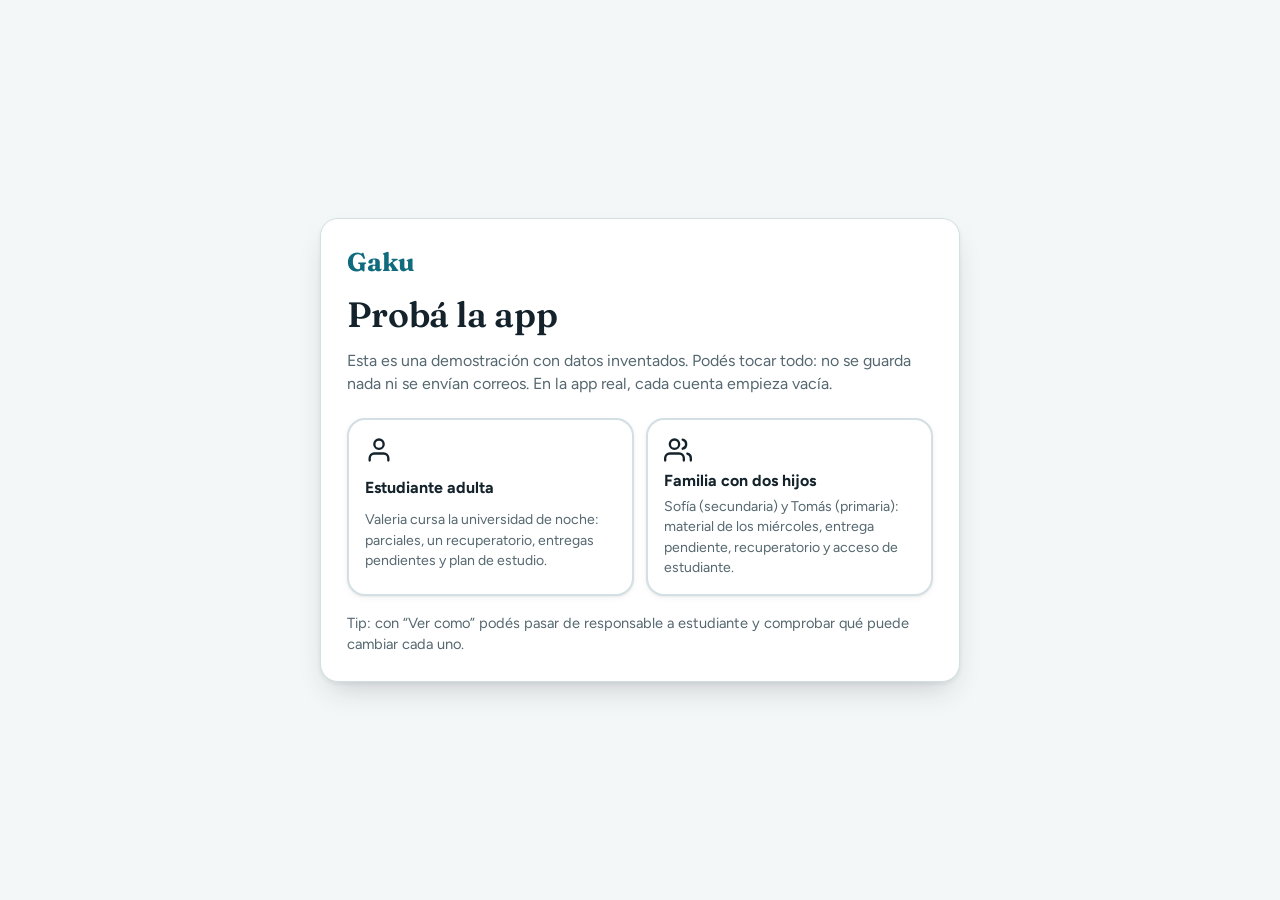
==== commit f20bbcc0: "Feat: mejoras visuales de efectos y tamaños en toda la interfaz Co-Authored-By: Claude Sonnet 5.5 <n" ====
--- a/demo.html
+++ b/demo.html
@@ -226,6 +226,125 @@
 .lockcard .k { font: 700 1.1rem ui-monospace, Menlo, Consolas, monospace; letter-spacing: .05em; }
 .lockcard .fine { font-size: .82rem; color: var(--muted); }
 .embed .demobar { display: none; } .embed .demo .top { top: 0; }
+
+/* ===== mejoras visuales: tamaños, sombras, relieve y movimiento (solo estilo) ===== */
+:root { --r: 16px; --sh1: 0 1px 2px rgba(20, 35, 43, .06), 0 2px 8px -2px rgba(20, 35, 43, .08); --sh2: 0 2px 4px rgba(20, 35, 43, .06), 0 14px 30px -10px rgba(20, 35, 43, .22); --ease: .2s ease; }
+:root[data-mode=dark] { --sh1: 0 1px 2px rgba(0, 0, 0, .35), 0 2px 8px -2px rgba(0, 0, 0, .4); --sh2: 0 2px 4px rgba(0, 0, 0, .4), 0 14px 30px -10px rgba(0, 0, 0, .65); }
+
+/* tamaños y espacio */
+h1 { font-size: clamp(1.7rem, 1.35rem + 1.1vw, 2.2rem); }
+h2 { font-size: clamp(1.15rem, 1.05rem + .45vw, 1.4rem); }
+h3 { font-size: clamp(1.1rem, 1.03rem + .3vw, 1.25rem); }
+.small, .hint, .tag, .stag, .savest { font-size: clamp(.85rem, .82rem + .12vw, .92rem); }
+.meta { font-size: clamp(.82rem, .8rem + .1vw, .88rem); }
+.kicker { font-size: clamp(.88rem, .85rem + .12vw, .96rem); }
+.nb strong { font-size: clamp(1.15rem, 1.08rem + .3vw, 1.3rem); }
+.view { padding-top: 1.4rem; }
+@media (min-width: 1500px) { .view { max-width: 1280px; } }
+@media (min-width: 760px) { .app { grid-template-columns: 228px 1fr; } .view { padding-top: 1.8rem; padding-left: clamp(20px, 1.6vw, 28px); padding-right: clamp(20px, 1.6vw, 28px); } }
+@media (min-width: 1000px) { .weekgrid { gap: .4rem; } .weekgrid .daybox { padding: .35rem; } .weekgrid .rt { overflow-wrap: break-word; hyphens: auto; } }
+.page-h { margin-bottom: 1.1rem; }
+.sec { margin: 1.9rem 0; }
+.sec-h { margin-bottom: .6rem; padding-bottom: .5rem; }
+.stack { gap: .85rem; }
+.stack.sm { gap: .3rem; }
+.scard { margin-bottom: .75rem; padding: .85rem 1rem; }
+.facts { gap: .85rem; }
+.qa { gap: .85rem; }
+.form { gap: 1rem; }
+.cfg { gap: 1rem; }
+.menu { gap: .7rem; }
+.row { min-height: 56px; padding-top: .75rem; padding-bottom: .75rem; }
+.btn { min-height: 44px; padding: .55rem 1.1rem; font-size: .95rem; }
+.btn.sm { min-height: 36px; padding: .3rem .75rem; font-size: .88rem; }
+.btn.lg { min-height: 56px; padding: .7rem 1.8rem; font-size: 1.08rem; }
+.chip, .stub { min-height: 38px; }
+input[type=text], input[type=email], input[type=password], input[type=url], input[type=number], input[type=date], input[type=time], input[type=search], select, textarea { min-height: 46px; padding: .55rem .8rem; border-radius: 12px; font-size: 1rem; transition: border-color var(--ease), box-shadow var(--ease), background var(--ease); }
+.qn input, .filters input, .searchbar input { min-height: 48px; }
+.filters select { min-height: 46px; }
+.field > label, .lbl { font-size: .9rem; }
+.chk { min-height: 44px; }
+.weekgrid .meta { font-size: .8rem; }
+
+/* tarjetas */
+.card, .scard, .daybox, .fact, .mrow, .qa-b, .ch, .next, .stub, .auth-card, .onb-card, .gk-banner, .banner { border-radius: 18px; }
+.card, .scard, .daybox, .fact, .mrow, .qa-b, .ch, .next { box-shadow: var(--sh1); transition: transform var(--ease), box-shadow var(--ease), border-color var(--ease), background var(--ease); }
+.card { padding: 1.1rem 1.15rem; }
+.daybox { padding: .6rem .85rem .8rem; }
+.auth-card, .onb-card { box-shadow: var(--sh2); }
+.sheet { box-shadow: var(--sh2); }
+@media (min-width: 760px) { .sheet { border-radius: 22px; } }
+.overlay { backdrop-filter: blur(3px); }
+@media (hover: hover) and (pointer: fine) {
+  .card:not(:has(input, select, textarea)):hover, .scard:hover, .fact:hover, .mrow:hover, .qa-b:hover, .ch:hover, button.next:hover, a.next:hover { transform: translateY(-2px); box-shadow: var(--sh2); }
+  .card:hover, .daybox:hover { box-shadow: var(--sh2); }
+  .scard:hover, .mrow:hover { border-color: color-mix(in srgb, var(--accent) 55%, var(--line)); }
+}
+.next { padding: 1.05rem 1.2rem; }
+.ni { width: 46px; height: 46px; border-radius: 14px; }
+.daybox.today { box-shadow: 0 0 0 1px var(--accent), var(--sh1); }
+.mc { transition: transform var(--ease), box-shadow var(--ease), border-color var(--ease); }
+
+/* botones */
+.btn { box-shadow: 0 1px 2px rgba(20, 35, 43, .07); transition: background var(--ease), border-color var(--ease), box-shadow var(--ease), transform var(--ease), filter var(--ease), color var(--ease); }
+.btn:hover { box-shadow: 0 4px 12px -4px rgba(20, 35, 43, .22); }
+.btn:active { transform: scale(.98); box-shadow: 0 1px 2px rgba(20, 35, 43, .1); }
+.btn.primary { box-shadow: inset 0 1px 0 rgba(255, 255, 255, .2), 0 6px 14px -8px var(--accent); }
+.btn.primary:hover { box-shadow: inset 0 1px 0 rgba(255, 255, 255, .22), 0 10px 22px -8px var(--accent); }
+.btn.danger { box-shadow: inset 0 1px 0 rgba(255, 255, 255, .18), 0 6px 14px -8px var(--bad); }
+.btn.danger:hover { filter: brightness(1.08); box-shadow: inset 0 1px 0 rgba(255, 255, 255, .2), 0 10px 22px -8px var(--bad); }
+.btn.danger-o:hover { background: color-mix(in srgb, var(--bad) 9%, var(--surface)); border-color: var(--bad); }
+.btn.ghost { box-shadow: none; }
+.btn.ghost:hover { background: var(--accent-soft); box-shadow: none; }
+.btn[disabled], .btn[disabled]:hover, .btn[disabled]:active { box-shadow: none; transform: none; filter: none; }
+.ib { transition: background var(--ease), color var(--ease), transform var(--ease); }
+.ib:active { transform: scale(.94); }
+.fab { width: 60px; height: 60px; border-radius: 20px; box-shadow: var(--sh2); transition: transform var(--ease), box-shadow var(--ease), filter var(--ease); }
+.fab:hover { filter: brightness(1.08); }
+.fab:active { transform: scale(.95); }
+.chip, .seg button, .tabs a, .stub, .tick { transition: background var(--ease), border-color var(--ease), color var(--ease), box-shadow var(--ease), transform var(--ease); }
+.chip:hover { border-color: var(--accent); }
+.tick:hover { border-color: var(--accent); transform: scale(1.06); }
+.seg button:hover:not(.on) { background: var(--surface2); }
+.tabs a:hover:not(.on) { color: var(--ink); border-bottom-color: var(--line); }
+.row { transition: background var(--ease); }
+
+/* barra lateral y navegación inferior */
+.nl { transition: background var(--ease), color var(--ease); }
+.nl svg { transition: transform var(--ease), stroke-width var(--ease); }
+.bottom .nl svg { width: 24px; height: 24px; }
+.bottom .nl { font-size: .74rem; }
+@media (min-width: 760px) {
+  .rail { padding: 1.2rem .9rem; box-shadow: 1px 0 0 var(--line); }
+  .rail .nl { position: relative; padding: .65rem .8rem; gap: .8rem; font-size: .95rem; min-height: 46px; }
+  .rail .nl svg { width: 22px; height: 22px; flex: none; }
+  .rail .nl:hover { background: color-mix(in srgb, var(--accent) 8%, transparent); color: var(--ink); }
+  .rail .nl:hover svg { transform: scale(1.08); }
+  .rail .nl.on { background: var(--accent-soft); color: var(--accent); font-weight: 700; }
+  .rail .nl.on::before { content: ''; position: absolute; left: -.9rem; top: 9px; bottom: 9px; width: 4px; border-radius: 0 4px 4px 0; background: var(--accent); }
+  .rail .brand { font-size: 1.5rem; padding-left: .3rem; }
+  .rail .btn.primary { min-height: 48px; }
+}
+
+/* estados vacíos */
+.empty { gap: .8rem; padding: 2rem 1rem; font-size: clamp(1rem, .96rem + .2vw, 1.1rem); }
+.empty.big { padding: 4.5rem 1rem; }
+.empty svg { box-sizing: content-box; width: 40px; height: 40px; padding: 16px; border-radius: 50%; background: var(--accent-soft); color: var(--accent); opacity: 1; }
+.empty .btn { min-height: 48px; padding: .6rem 1.4rem; font-size: 1rem; }
+.empty .btn:not(.primary):not(.ghost) { border-color: var(--accent); color: var(--accent); font-weight: 700; background: var(--accent-soft); }
+
+/* foco de teclado */
+:focus-visible { outline: 2px solid var(--accent); outline-offset: 2px; }
+input:focus-visible, select:focus-visible, textarea:focus-visible { outline: 2px solid var(--accent); outline-offset: 1px; }
+input:focus, select:focus, textarea:focus { border-color: var(--accent); box-shadow: 0 0 0 4px color-mix(in srgb, var(--accent) 18%, transparent); }
+.editor:focus { box-shadow: 0 0 0 4px color-mix(in srgb, var(--accent) 18%, transparent); }
+
+/* movimiento reducido: sin transiciones ni desplazamientos */
+@media (prefers-reduced-motion: reduce) {
+  .card:hover, .scard:hover, .fact:hover, .mrow:hover, .qa-b:hover, .ch:hover, .next:hover, .btn:active, .ib:active, .fab:active, .tick:hover, .rail .nl:hover svg { transform: none !important; }
+  .sheet, .toast, .overlay { animation: none !important; }
+  * { transition: none !important; }
+}
 </style></head><body><div id="root"></div><script>window.MRE_DEMO=true;
 'use strict';
 /* ===== Núcleo: utilidades, DOM, iconos, fechas, estado, API ===== */
